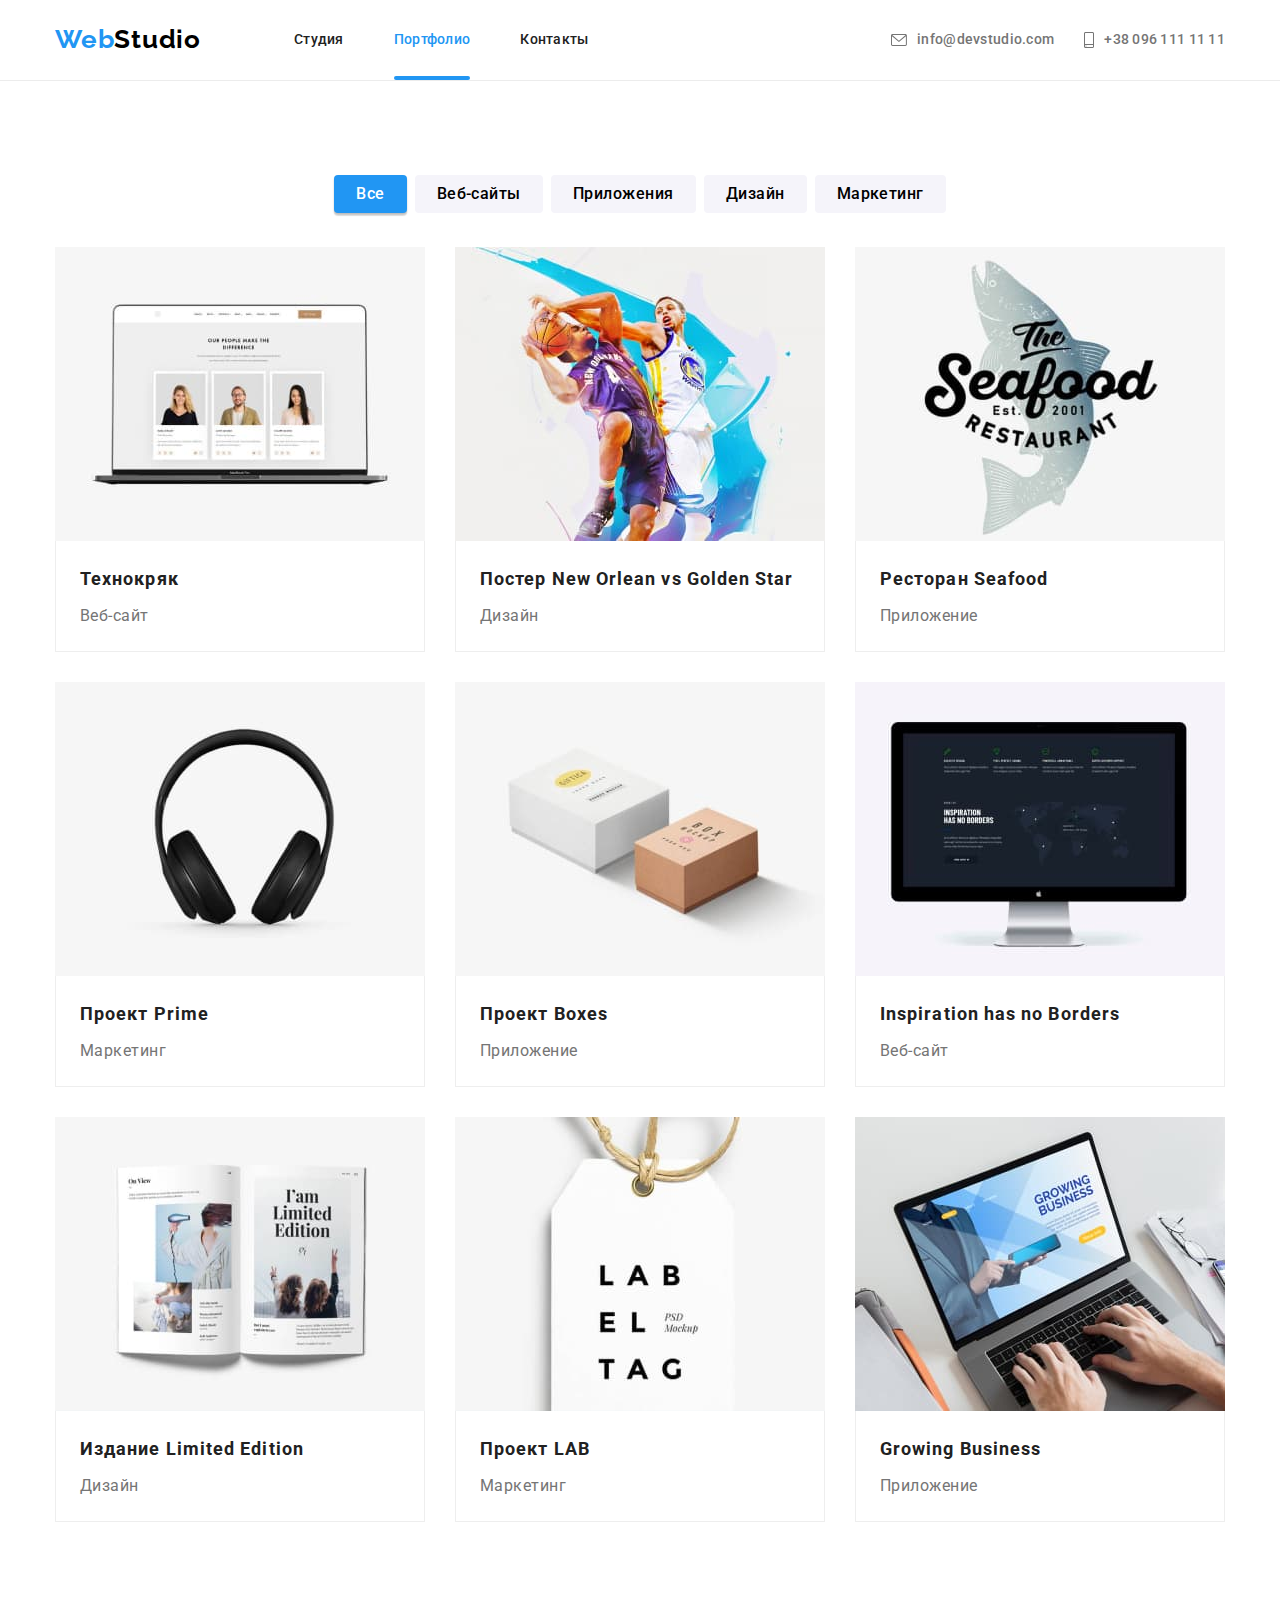
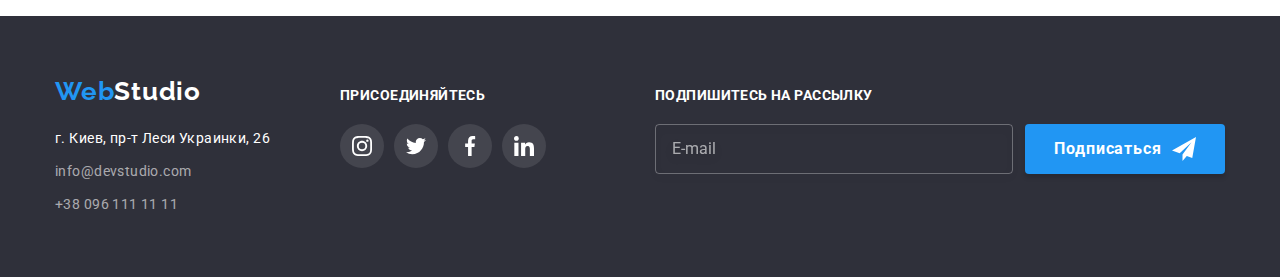
==== portfolio.html @ f97692f3 "Initial commit" ====
<!DOCTYPE html>
<html lang="ru">
	<head>
		<meta charset="UTF-8" />
		<meta http-equiv="X-UA-Compatible" content="IE=edge" />
		<meta name="viewport" content="width=device-width, initial-scale=1.0" />
		<title lang="en">Web Studio</title>
		<!-- Fonts -->
		<link rel="preconnect" href="https://fonts.googleapis.com" />
		<link rel="preconnect" href="https://fonts.gstatic.com" crossorigin />
		<link
			href="https://fonts.googleapis.com/css2?family=Raleway:wght@700&family=Roboto:wght@400;500;700;900&display=swap"
			rel="stylesheet"
		/>
		<!-- Modern-normalize-->
		<link
			rel="stylesheet"
			href="https://cdnjs.cloudflare.com/ajax/libs/modern-normalize/1.1.0/modern-normalize.min.css"
		/>
		<!-- Styles -->
		<link rel="stylesheet" href="./css/styles.css" />
		<link rel="stylesheet" href="./css/main.min.css" />
	</head>

	<body>
		<!--Cекція хедер-->
		<header class="header">
			<div class="header__container container">
				<nav class="nav">
					<a class="header__logo logo link" lang="en" href="./index.html"
						>Web<span class="logo__logo-part">Studio</span></a
					>

					<ul class="nav__list list">
						<li class="nav__item"><a class="nav__link link" href="./index.html">Студия</a></li>
						<li class="nav__item"
							><a class="nav__link link nav__link--current" href="./portfolio.html">Портфолио</a></li
						>
						<li class="nav__item"><a class="nav__link link" href="#">Контакты</a></li>
					</ul>
				</nav>

				<ul class="header__contact contact list">
					<li class="contact__item">
						<a class="contact__link link" href="mailto:info@devstudio.com">
							<svg class="contact__icon" width="16px" height="12px">
								<use href="./images/icons.svg#envelope"></use>
							</svg>
							info@devstudio.com</a
						>
					</li>
					<li class="contact__item"
						><a class="contact__link link" href="tel:+380961111111">
							<svg class="contact__icon" width="10px" height="16px">
								<use href="./images/icons.svg#smartphone"></use>
							</svg>
							+38 096 111 11 11</a
						></li
					>
				</ul>
			</div>
		</header>

		<!--Cекція унікального контенту на сторінці-->
		<main>
			<!--Cекція Портфоліо-->
			<section class="portfolio">
				<div class="container">
					<h1 class="visually-hidden">Портфолио</h1>
					<ul class="portfolio__btn-list btn-list list">
						<li class="btn-list__item">
							<button class="secondary-btn secondary-btn--current" type="button">Все</button>
						</li>
						<li class="btn-list__item">
							<button class="secondary-btn" type="button">Веб-сайты</button>
						</li>
						<li class="btn-list__item">
							<button class="secondary-btn" type="button">Приложения</button>
						</li>
						<li class="btn-list__item"><button class="secondary-btn" type="button">Дизайн</button></li>
						<li class="btn-list__item">
							<button class="secondary-btn" type="button">Маркетинг</button>
						</li>
					</ul>
					<ul class="card-set list">
						<li class="card-set__item">
							<a class="portfolio__link link" href="">
								<div class="portfolio__thumb">
									<img src="./images/project-1.jpg" alt="Веб-сайт на экране ноутбука" width="370" height="294" />
									<div class="overlay">
										<p class="overlay__text"
											>Ресурс предлагает комплексные предложения с разным уровнем функционала и сервисов. Все это
											позволит посетителю получить исчерпывающие сведения о компании или частном лице.</p
										></div
									>
								</div>
								<div class="portfolio__box">
									<h2 class="portfolio__subtitle">Технокряк</h2>
									<p class="portfolio__desc">Веб-сайт</p>
								</div>
							</a>
						</li>
						<li class="card-set__item">
							<a class="portfolio__link link" href="">
								<div class="portfolio__thumb">
									<img src="./images/project-2.jpg" alt="Два баскетболиста" width="370" height="294" />
									<div class="overlay">
										<p class="overlay__text"
											>Ресурс предлагает комплексные предложения с разным уровнем функционала и сервисов. Все это
											позволит посетителю получить исчерпывающие сведения о компании или частном лице.</p
										></div
									>
								</div>
								<div class="portfolio__box">
									<h2 class="portfolio__subtitle">Постер New Orlean vs Golden Star</h2>
									<p class="portfolio__desc">Дизайн</p>
								</div>
							</a>
						</li>
						<li class="card-set__item">
							<a class="portfolio__link link" href="">
								<div class="portfolio__thumb">
									<img src="./images/project-3.jpg" alt="Лого ресторана Seafood" width="370" height="294" />
									<div class="overlay">
										<p class="overlay__text"
											>Ресурс предлагает комплексные предложения с разным уровнем функционала и сервисов. Все это
											позволит посетителю получить исчерпывающие сведения о компании или частном лице.</p
										></div
									>
								</div>
								<div class="portfolio__box">
									<h2 class="portfolio__subtitle">Ресторан Seafood</h2>
									<p class="portfolio__desc">Приложение</p>
								</div>
							</a>
						</li>
						<li class="card-set__item">
							<a class="portfolio__link link" href="">
								<div class="portfolio__thumb">
									<img src="./images/project-4.jpg" alt="Черные наушники" width="370" height="294" />
									<div class="overlay">
										<p class="overlay__text"
											>Ресурс предлагает комплексные предложения с разным уровнем функционала и сервисов. Все это
											позволит посетителю получить исчерпывающие сведения о компании или частном лице.</p
										></div
									>
								</div>

								<div class="portfolio__box">
									<h2 class="portfolio__subtitle">Проект Prime</h2>
									<p class="portfolio__desc">Маркетинг</p>
								</div>
							</a>
						</li>
						<li class="card-set__item">
							<a class="portfolio__link link" href="">
								<div class="portfolio__thumb">
									<img src="./images/project-5.jpg" alt="Белая и коричневая коробки" width="370" height="294" />
									<div class="overlay">
										<p class="overlay__text"
											>Ресурс предлагает комплексные предложения с разным уровнем функционала и сервисов. Все это
											позволит посетителю получить исчерпывающие сведения о компании или частном лице.</p
										></div
									>
								</div>
								<div class="portfolio__box">
									<h2 class="portfolio__subtitle">Проект Boxes</h2>
									<p class="portfolio__desc">Приложение</p>
								</div>
							</a>
						</li>
						<li class="card-set__item">
							<a class="portfolio__link link" href="">
								<div class="portfolio__thumb">
									<img src="./images/project-6.jpg" alt="Веб-сайт на экране монитора" width="370" height="294" />
									<div class="overlay">
										<p class="overlay__text"
											>Ресурс предлагает комплексные предложения с разным уровнем функционала и сервисов. Все это
											позволит посетителю получить исчерпывающие сведения о компании или частном лице.</p
										></div
									>
								</div>

								<div class="portfolio__box">
									<h2 class="portfolio__subtitle">Inspiration has no Borders</h2>
									<p class="portfolio__desc">Веб-сайт</p>
								</div>
							</a>
						</li>
						<li class="card-set__item">
							<a class="portfolio__link link" href="">
								<div class="portfolio__thumb">
									<img src="./images/project-7.jpg" alt="Открытый журнал" width="370" height="294" />
									<div class="overlay">
										<p class="overlay__text"
											>Ресурс предлагает комплексные предложения с разным уровнем функционала и сервисов. Все это
											позволит посетителю получить исчерпывающие сведения о компании или частном лице.</p
										></div
									>
								</div>
								<div class="portfolio__box">
									<h2 class="portfolio__subtitle">Издание Limited Edition</h2>
									<p class="portfolio__desc">Дизайн</p>
								</div>
							</a>
						</li>
						<li class="card-set__item">
							<a class="portfolio__link link" href="">
								<div class="portfolio__thumb">
									<img src="./images/project-8.jpg" alt="Лейбл" width="370" height="294" />
									<div class="overlay">
										<p class="overlay__text"
											>Ресурс предлагает комплексные предложения с разным уровнем функционала и сервисов. Все это
											позволит посетителю получить исчерпывающие сведения о компании или частном лице.</p
										></div
									>
								</div>
								<div class="portfolio__box">
									<h2 class="portfolio__subtitle">Проект LAB</h2>
									<p class="portfolio__desc">Маркетинг</p>
								</div>
							</a>
						</li>
						<li class="card-set__item">
							<a class="portfolio__link link" href="">
								<div class="portfolio__thumb">
									<img src="./images/project-9.jpg" alt="Работа за ноутбуком" width="370" height="294" />
									<div class="overlay">
										<p class="overlay__text"
											>Ресурс предлагает комплексные предложения с разным уровнем функционала и сервисов. Все это
											позволит посетителю получить исчерпывающие сведения о компании или частном лице.</p
										></div
									>
								</div>
								<div class="portfolio__box">
									<h2 class="portfolio__subtitle">Growing Business</h2>
									<p class="portfolio__desc">Приложение</p>
								</div>
							</a>
						</li>
					</ul>
				</div>
			</section>
		</main>

		<!--Cекція футер-->
		<footer class="footer">
			<div class="footer__container container">
				<div class="fotter__adress-block">
					<a class="footer__logo logo link" lang="en" href="./index.html"
						>Web<span class="logo__logo-part logo__logo-part--inverse">Studio</span></a
					>
					<address class="address">
						<ul class="address__list list">
							<li class="address__item">
								<a
									class="address__link address__link--lighter-color link"
									href="https://goo.gl/maps/EDcTi23JJFDcdNwB6"
									target="_blank"
									rel="noopener norefferer "
								>
									г. Киев, пр-т Леси Украинки, 26
								</a>
							</li>
							<li class="address__item">
								<a class="address__link link" href="mailto:info@devstudio.com">info@devstudio.com</a>
							</li>
							<li class="address__item">
								<a class="address__link link" href="tel:+380961111111">+38 096 111 11 11</a>
							</li>
						</ul>
					</address>
				</div>
				<div class="footer__socials-block">
					<strong class="footer__subtitle subtitle subtitle--inverse">Присоединяйтесь</strong>
					<ul class="socials list">
						<li class="socials__item">
							<a class="socials__link socials__link--dark-theme" href="#" aria-label="instagram-link">
								<svg class="socials__icon" width="20px" height="20px">
									<use href="./images/icons.svg#instagram"></use>
								</svg>
							</a>
						</li>
						<li class="socials__item">
							<a class="socials__link socials__link--dark-theme" href="#" aria-label="twitter-link">
								<svg class="socials__icon" width="20px" height="20px">
									<use href="./images/icons.svg#twitter"></use></svg
							></a>
						</li>
						<li class="socials__item">
							<a class="socials__link socials__link--dark-theme" href="#" aria-label="facebook-link"
								><svg class="socials__icon" width="20px" height="20px">
									<use href="./images/icons.svg#facebook"></use></svg
							></a>
						</li>
						<li class="socials__item">
							<a class="socials__link socials__link--dark-theme" href="#" aria-label="linkedin-link"
								><svg class="socials__icon" width="20px" height="20px">
									<use href="./images/icons.svg#linkedin"></use></svg
							></a>
						</li>
					</ul>
				</div>
				<div class="footer-form-feild">
					<strong class="footer__subtitle subtitle subtitle--inverse">Подпишитесь на рассылку</strong>

					<form class="footer-form" autocomplete="off">
						<input
							class="footer-form-input"
							type="email"
							name="mailing-email"
							id="mailing-email"
							placeholder="E-mail"
						/>
						<button class="button footer-btn" type="submit">
							Подписаться
							<svg class="footer-form-icon" width="24px" height="24px">
								<use href="./images/icons.svg#icon-send"></use>
							</svg>
						</button>
					</form>
				</div>
			</div>
		</footer>
	</body>
</html>
---- css/styles.css ----

---- css/main.min.css ----
:root{--primary-text-color: #212121;--desc-text-color: #757575;--accent-color: #2196f3;--light-text-color: #ffffff;--address-text-color: rgba(255, 255, 255, 0.6);--logo-dark-color: #000000;--hover-btn-color: #188ce8;--main-background-color: #ffffff;--primary-background-color: #2f303a;--secondary-background-color: #f5f4fa;--primary-icon-color: #afb1b8;--primary-font-family: "Roboto", sans-serif;--secondary-font-family: "Raleway", sans-serif;--primary-font-size: 14px;--primary-letter-spacing: 0.03em;--items: 3;--indent: 30px;--transition-color: color 250ms cubic-bezier(0.4, 0, 0.2, 1);--transition-background-color: background-color 250ms cubic-bezier(0.4, 0, 0.2, 1);--anim-fast: 250ms cubic-bezier(0.4, 0, 0.2, 1)}.visually-hidden{position:absolute;width:1px;height:1px;margin:-1px;border:0;padding:0;white-space:nowrap;-webkit-clip-path:inset(100%);clip-path:inset(100%);clip:rect(0 0 0 0);overflow:hidden}.clients,.team,.work,.benefits{padding-top:94px;padding-bottom:94px}body{background-color:var(--main-background-color);color:var(--primary-text-color);font-family:var(--primary-font-family);font-size:var(--primary-font-size);letter-spacing:var(--primary-letter-spacing)}h1,h2,h3,h4,p{margin:0}img{display:block;max-width:100%;height:auto}.list{padding:0;margin:0;list-style:none}.link{text-decoration:none}.card-set{display:-webkit-box;display:-ms-flexbox;display:flex;-ms-flex-wrap:wrap;flex-wrap:wrap;margin:calc(-1*var(--indent)/2)}.card-set__item{-ms-flex-preferred-size:calc((100% - (var(--indent))*var(--items))/var(--items));flex-basis:calc((100% - (var(--indent))*var(--items))/var(--items));margin:calc(var(--indent)/2)}.container{width:1200px;margin-left:auto;margin-right:auto;padding-left:15px;padding-right:15px}.button{display:-webkit-box;display:-ms-flexbox;display:flex;min-width:200px;min-height:50px;margin-left:auto;margin-right:auto;padding:0;-webkit-box-pack:center;-ms-flex-pack:center;justify-content:center;-webkit-box-align:center;-ms-flex-align:center;align-items:center;color:var(--light-text-color);background-color:var(--accent-color);font-family:inherit;font-weight:700;font-size:16px;line-height:1.88;text-align:center;letter-spacing:.06em;border:none;-webkit-box-shadow:0px 4px 4px rgba(0,0,0,.15);box-shadow:0px 4px 4px rgba(0,0,0,.15);border-radius:4px;cursor:pointer}.button--interactive{-webkit-transition:var(--transition-background-color);transition:var(--transition-background-color)}.button--interactive:hover,.button--interactive:focus{background-color:var(--hover-btn-color)}.subtitle{font-size:var(---primary-font-size);font-weight:700;line-height:1.14;letter-spacing:var(--primary-letter-spacing);text-transform:uppercase}.subtitle--inverse{color:var(--light-text-color)}.subtitle--centered{text-align:center}.logo{color:var(--accent-color);font-family:var(--secondary-font-family);font-weight:700;font-size:26px;line-height:1.19;letter-spacing:var(--primary-letter-spacing)}.logo__logo-part{color:var(--logo-dark-color)}.logo__logo-part--inverse{color:var(--light-text-color)}.socials{display:-webkit-box;display:-ms-flexbox;display:flex;-webkit-box-pack:center;-ms-flex-pack:center;justify-content:center}.socials__item:not(:last-child){margin-right:10px}.socials__item{width:44px;height:44px}.socials__link{display:-webkit-box;display:-ms-flexbox;display:flex;width:100%;height:100%;-webkit-box-align:center;-ms-flex-align:center;align-items:center;-webkit-box-pack:center;-ms-flex-pack:center;justify-content:center;color:var(--primary-icon-color);border-radius:50%;-webkit-transition:var(--transition-color),var(--transition-background-color);transition:var(--transition-color),var(--transition-background-color)}.socials__icon{fill:currentColor}.socials__link:hover,.socials__link:focus{background-color:var(--accent-color);color:var(--light-text-color)}.socials__link--dark-theme{color:var(--light-text-color);background:rgba(255,255,255,.1);-webkit-transition:var(--transition-background-color);transition:var(--transition-background-color)}.contact__item:not(:last-child){margin-right:30px}.contact__link{display:-webkit-box;display:-ms-flexbox;display:flex;padding-top:32px;padding-bottom:32px;-webkit-box-align:center;-ms-flex-align:center;align-items:center;color:var(--desc-text-color);font-weight:500;line-height:1.14;letter-spacing:.02em;-webkit-transition:var(--transition-color);transition:var(--transition-color)}.contact__link:hover,.contact__link :focus{color:var(--accent-color)}.contact__icon{margin-right:10px;fill:currentColor}.contact__item:not(:last-child){margin-right:30px}.contact__link{display:-webkit-box;display:-ms-flexbox;display:flex;padding-top:32px;padding-bottom:32px;-webkit-box-align:center;-ms-flex-align:center;align-items:center;color:var(--desc-text-color);font-weight:500;line-height:1.14;letter-spacing:.02em;-webkit-transition:var(--transition-color);transition:var(--transition-color)}.contact__link:hover,.contact__link :focus{color:var(--accent-color)}.contact__icon{margin-right:10px;fill:currentColor}.address__link{color:var(--address-text-color)}.address__link--lighter-color{color:var(--light-text-color)}.address__item:not(:last-child){margin-bottom:9px}.address__link{font-style:normal;line-height:1.71;letter-spacing:var(--primary-letter-spacing);-webkit-transition:var(--transition-color);transition:var(--transition-color)}.address__link:hover,.address__link:focus{color:var(--accent-color)}.close-btn{display:-webkit-box;display:-ms-flexbox;display:flex;-webkit-box-align:center;-ms-flex-align:center;align-items:center;-webkit-box-pack:center;-ms-flex-pack:center;justify-content:center;width:30px;height:30px;padding:0;fill:currentColor;background:#fff;border:1px solid rgba(0,0,0,.1);border-radius:50%;cursor:pointer;-webkit-transition:var(--transition-color);transition:var(--transition-color)}.btn-list__item:not(:last-child){margin-right:8px}.secondary-btn{padding:6px 22px;font-family:inherit;font-weight:500;font-size:16px;line-height:1.62;text-align:center;letter-spacing:var(--primary-letter-spacing);border:none;background-color:var(--secondary-background-color);border-radius:4px;-webkit-transition:var(--transition-color),var(--transition-background-color),-webkit-box-shadow var(--anim-fast);transition:var(--transition-color),var(--transition-background-color),-webkit-box-shadow var(--anim-fast);transition:var(--transition-color),var(--transition-background-color),box-shadow var(--anim-fast);transition:var(--transition-color),var(--transition-background-color),box-shadow var(--anim-fast),-webkit-box-shadow var(--anim-fast)}.secondary-btn--current,.secondary-btn:hover,.secondary-btn:focus{color:var(--light-text-color);background-color:var(--accent-color);-webkit-box-shadow:0px 3px 1px rgba(0,0,0,.1),0px 1px 2px rgba(0,0,0,.08),0px 2px 2px rgba(0,0,0,.12);box-shadow:0px 3px 1px rgba(0,0,0,.1),0px 1px 2px rgba(0,0,0,.08),0px 2px 2px rgba(0,0,0,.12)}.secondary-btn:hover,.secondary-btn:focus{cursor:pointer}.overlay{position:absolute;display:-webkit-box;display:-ms-flexbox;display:flex;-webkit-box-pack:center;-ms-flex-pack:center;justify-content:center;-webkit-box-align:center;-ms-flex-align:center;align-items:center;top:0;left:0;width:100%;height:100%;font-size:18px;line-height:1.56;color:var(--light-text-color);background:rgba(33,150,243,.9);-webkit-transition:-webkit-transform var(--anim-fast);transition:-webkit-transform var(--anim-fast);transition:transform var(--anim-fast);transition:transform var(--anim-fast), -webkit-transform var(--anim-fast);-webkit-transform:translateY(100%);transform:translateY(100%);overflow:hidden}.overlay__text{width:322px}.portfolio__link:hover .overlay,.portfolio__link:focus .overlay{-webkit-transform:none;transform:none}.header__container{display:-webkit-box;display:-ms-flexbox;display:flex}.header__logo{margin-right:93px;padding-top:24px;padding-bottom:25px}.header__contact{display:-webkit-box;display:-ms-flexbox;display:flex;margin-left:auto;-webkit-box-align:center;-ms-flex-align:center;align-items:center}.nav{display:-webkit-box;display:-ms-flexbox;display:flex;-webkit-box-align:center;-ms-flex-align:center;align-items:center}.nav__list{display:-webkit-box;display:-ms-flexbox;display:flex}.nav__item:not(:last-child){margin-right:50px}.nav__link{display:block;padding-top:32px;padding-bottom:0px;color:inherit;font-weight:500;line-height:1.14;letter-spacing:.02em;-webkit-transition:var(--transition-color);transition:var(--transition-color)}.nav__link--current,.nav__link:hover,.nav__link:focus{color:var(--accent-color)}.nav__link--current::after{content:"";display:block;width:100%;height:4px;margin-top:28px;background-color:var(--accent-color);border-radius:2px}.hero{padding-top:200px;padding-bottom:200px;margin-left:auto;margin-right:auto;max-width:1600px;height:600px;background-color:var(--primary-background-color);background-image:-webkit-gradient(linear, left top, left bottom, from(rgba(47, 48, 58, 0.4)), to(rgba(47, 48, 58, 0.4))),url(../images/hero-img.jpg);background-image:linear-gradient(rgba(47, 48, 58, 0.4), rgba(47, 48, 58, 0.4)),url(../images/hero-img.jpg);background-repeat:no-repeat;background-position:center;background-size:cover}.hero__title{margin-bottom:30px;color:var(--light-text-color);font-weight:900;font-size:44px;line-height:1.36;text-align:center;letter-spacing:.06em;text-transform:uppercase}.benefits__list{display:-webkit-box;display:-ms-flexbox;display:flex}.benefits__items{width:270px}.benefits__items:not(:last-child){margin-right:30px}.benefits__pic{display:-webkit-box;display:-ms-flexbox;display:flex;margin-bottom:30px;-webkit-box-pack:center;-ms-flex-pack:center;justify-content:center;-webkit-box-align:center;-ms-flex-align:center;align-items:center;height:120px;background-color:var(--secondary-background-color)}.benefits__subtitle{margin-bottom:10px}.benefits__desc{color:var(--desc-text-color);line-height:1.71;letter-spacing:var(--primary-letter-spacing);text-align:left}.work{padding-top:0}.work__title{font-size:36px;line-height:1.17;text-align:center;letter-spacing:var(--primary-letter-spacing);margin-bottom:50px}.work__list{display:-webkit-box;display:-ms-flexbox;display:flex}.work__item:not(:last-child){margin-right:30px}.work__item{position:relative}.work__subtitle{position:absolute;display:-webkit-box;display:-ms-flexbox;display:flex;-webkit-box-pack:center;-ms-flex-pack:center;justify-content:center;bottom:0;-webkit-box-align:center;-ms-flex-align:center;align-items:center;width:100%;height:70px;background:rgba(47,48,58,.8)}.team{background-color:var(--secondary-background-color)}.team__title{font-size:36px;line-height:1.17;text-align:center;letter-spacing:var(--primary-letter-spacing);margin-bottom:50px}.team__list{display:-webkit-box;display:-ms-flexbox;display:flex}.team__item{margin-right:30px;background-color:var(--main-background-color);-webkit-box-shadow:0px 1px 3px rgba(0,0,0,.12),0px 1px 1px rgba(0,0,0,.14),0px 2px 1px rgba(0,0,0,.2);box-shadow:0px 1px 3px rgba(0,0,0,.12),0px 1px 1px rgba(0,0,0,.14),0px 2px 1px rgba(0,0,0,.2);border-radius:0px 0px 4px 4px}.team__item:last-child{margin:0}.team__box{padding-top:30px;padding-bottom:30px}.team__subtitle,.team__position{font-size:16px;line-height:1.19;text-align:center;letter-spacing:.03em}.team__subtitle{margin-bottom:10px;font-weight:500}.team__position{margin-bottom:16px;color:var(--desc-text-color)}.clients__title{font-size:36px;line-height:1.17;text-align:center;letter-spacing:var(--primary-letter-spacing);margin-bottom:50px}.clients__list{display:-webkit-box;display:-ms-flexbox;display:flex}.clients__link{display:-webkit-box;display:-ms-flexbox;display:flex;-webkit-box-pack:center;-ms-flex-pack:center;justify-content:center;-webkit-box-align:center;-ms-flex-align:center;align-items:center;width:170px;height:92px;color:var(--primary-icon-color);border:1px solid var(--primary-icon-color);border-radius:4px;-webkit-transition:var(--transition-color),border-color var(--anim-fast);transition:var(--transition-color),border-color var(--anim-fast)}.clients__item:not(:last-child){margin-right:30px}.clients__link:hover,.clients__link:focus{color:var(--accent-color);border-color:var(--accent-color)}.clients__icon{fill:currentColor}.footer{padding-top:60px;padding-bottom:60px;background-color:var(--primary-background-color)}.footer__logo{display:inline-block;margin-bottom:20px}.footer__container{display:-webkit-box;display:-ms-flexbox;display:flex;-webkit-box-align:baseline;-ms-flex-align:baseline;align-items:baseline}.footer__socials-block{margin-left:70px}.footer__subtitle{display:block;margin-bottom:20px}.footer-form{position:relative;display:-webkit-box;display:-ms-flexbox;display:flex}.footer-form-feild{margin-left:auto}.footer-form-input{margin-right:12px;padding:15px 16px;width:358px;height:50px;background-color:rgba(0,0,0,0);border:1px solid rgba(255,255,255,.3);-webkit-filter:drop-shadow(0px 4px 4px rgba(0, 0, 0, 0.15));filter:drop-shadow(0px 4px 4px rgba(0, 0, 0, 0.15));border-radius:4px;color:var(--light-text-color)}.footer-form-input::-webkit-input-placeholder{font-size:16px;line-height:1.25;color:var(--address-text-color)}.footer-form-input::-moz-placeholder{font-size:16px;line-height:1.25;color:var(--address-text-color)}.footer-form-input:-ms-input-placeholder{font-size:16px;line-height:1.25;color:var(--address-text-color)}.footer-form-input::-ms-input-placeholder{font-size:16px;line-height:1.25;color:var(--address-text-color)}.footer-form-input::placeholder{font-size:16px;line-height:1.25;color:var(--address-text-color)}.footer-form-icon{margin-left:10px;fill:currentColor}.backdrop{position:fixed;top:0;left:0;width:100%;height:100%;background:rgba(0,0,0,.2);opacity:1;visibility:visible;pointer-events:initial;-webkit-transition:opacity 500ms cubic-bezier(0.4, 0, 0.2, 1),visibility 500ms cubic-bezier(0.4, 0, 0.2, 1);transition:opacity 500ms cubic-bezier(0.4, 0, 0.2, 1),visibility 500ms cubic-bezier(0.4, 0, 0.2, 1)}.backdrop.is-hidden{opacity:0;visibility:hidden;pointer-events:none;-webkit-transform:scale(4) rotateZ(90deg);transform:scale(4) rotateZ(90deg);-webkit-transition:opacity 800ms cubic-bezier(0.4, 0, 0.2, 1),visibility 800ms cubic-bezier(0.4, 0, 0.2, 1),-webkit-transform 1600ms cubic-bezier(0.4, 0, 0.2, 1);transition:opacity 800ms cubic-bezier(0.4, 0, 0.2, 1),visibility 800ms cubic-bezier(0.4, 0, 0.2, 1),-webkit-transform 1600ms cubic-bezier(0.4, 0, 0.2, 1);transition:opacity 800ms cubic-bezier(0.4, 0, 0.2, 1),visibility 800ms cubic-bezier(0.4, 0, 0.2, 1),transform 1600ms cubic-bezier(0.4, 0, 0.2, 1);transition:opacity 800ms cubic-bezier(0.4, 0, 0.2, 1),visibility 800ms cubic-bezier(0.4, 0, 0.2, 1),transform 1600ms cubic-bezier(0.4, 0, 0.2, 1),-webkit-transform 1600ms cubic-bezier(0.4, 0, 0.2, 1)}.modal{position:absolute;top:50%;left:50%;-webkit-transform:translateX(-50%) translateY(-50%);transform:translateX(-50%) translateY(-50%);padding:40px;width:528px;height:581px;background:#fff;-webkit-box-shadow:0px 1px 3px rgba(0,0,0,.12),0px 1px 1px rgba(0,0,0,.14),0px 2px 1px rgba(0,0,0,.2);box-shadow:0px 1px 3px rgba(0,0,0,.12),0px 1px 1px rgba(0,0,0,.14),0px 2px 1px rgba(0,0,0,.2);border-radius:4px}.modal__close-btn{position:absolute;top:8px;right:8px}.modal-form-subtitle{display:block;margin-bottom:12px;font-weight:700;font-size:20px;line-height:23px;text-align:center}.modal-form-label{display:block;margin-bottom:4px;font-weight:400;font-size:12px;line-height:1,17;letter-spacing:.01em;color:var(--desc-text-color)}.modal-form-input,.modal-form-textarea{display:block;width:100%;border:1px solid rgba(33,33,33,.2);border-radius:4px}.modal-form-input{height:40px;padding:11px 12px 11px 42px;-webkit-transition:var(--transition-color),border-color var(--anim-fast);transition:var(--transition-color),border-color var(--anim-fast)}.modal-form-field{position:relative;margin-bottom:10px}.modal-form-icon{position:absolute;top:50%;left:12px;-webkit-transform:translateY(-50%);transform:translateY(-50%);fill:currentColor;-webkit-transition:var(--transition-color);transition:var(--transition-color)}.modal-form-textarea{margin-bottom:20px;padding:12px;height:120px;resize:none;-webkit-transition:var(--transition-color),border-color var(--anim-fast);transition:var(--transition-color),border-color var(--anim-fast)}.modal-close-btn:hover,.modal-close-btn:focus,.modal-form-field:focus-within{color:var(--accent-color)}.modal-form-input:focus,.modal-form-textarea:focus{color:#000;outline:rgba(0,0,0,0)}.modal-form-input:hover,.modal-form-textarea:hover,.modal-form-input:focus,.modal-form-textarea:focus{border-color:var(--accent-color)}.modal-form-textarea::-webkit-input-placeholder{font-size:12px;line-height:14px;letter-spacing:.01em;color:rgba(117,117,117,.5)}.modal-form-textarea::-moz-placeholder{font-size:12px;line-height:14px;letter-spacing:.01em;color:rgba(117,117,117,.5)}.modal-form-textarea:-ms-input-placeholder{font-size:12px;line-height:14px;letter-spacing:.01em;color:rgba(117,117,117,.5)}.modal-form-textarea::-ms-input-placeholder{font-size:12px;line-height:14px;letter-spacing:.01em;color:rgba(117,117,117,.5)}.modal-form-textarea::placeholder{font-size:12px;line-height:14px;letter-spacing:.01em;color:rgba(117,117,117,.5)}.modal-form-checkbox{display:-webkit-box;display:-ms-flexbox;display:flex;-webkit-box-align:center;-ms-flex-align:center;align-items:center;-webkit-box-pack:center;-ms-flex-pack:center;justify-content:center;margin-bottom:30px}.modal-agreement-wrapper{margin-right:9px}.modal-agreement-icon{fill:var(--light-text-color);border:2px solid var(--primary-text-color);border-radius:2px;-webkit-transition:var(--transition-background-color),border-color var(--anim-fast);transition:var(--transition-background-color),border-color var(--anim-fast)}.modal-agreement-input:checked+.modal-agreement-wrapper .modal-agreement-icon{background-color:var(--accent-color);border-color:var(--accent-color)}.modal-agreement-text{line-height:1.71;color:#757575;-webkit-user-select:none;-moz-user-select:none;-ms-user-select:none;user-select:none}.modal-agreement-contract{-webkit-text-decoration-line:underline;text-decoration-line:underline;color:#2196f3}.modal-submit-btn{-webkit-transition:var(--transition-background-color);transition:var(--transition-background-color)}.modal-submit-btn:hover,.modal-submit-btn:focus{background-color:var(--hover-btn-color)}.portfolio{padding-top:94px;padding-bottom:94px;border-top:1px solid #ececec}.portfolio__btn-list{display:-webkit-box;display:-ms-flexbox;display:flex;margin-bottom:34px;-webkit-box-pack:center;-ms-flex-pack:center;justify-content:center}.portfolio__link{display:block;-webkit-transition:-webkit-box-shadow var(--anim-fast);transition:-webkit-box-shadow var(--anim-fast);transition:box-shadow var(--anim-fast);transition:box-shadow var(--anim-fast), -webkit-box-shadow var(--anim-fast)}.portfolio__link:hover,.portfolio__link:focus{-webkit-box-shadow:0px 1px 1px rgba(0,0,0,.12),0px 4px 4px rgba(0,0,0,.06),1px 4px 6px rgba(0,0,0,.16);box-shadow:0px 1px 1px rgba(0,0,0,.12),0px 4px 4px rgba(0,0,0,.06),1px 4px 6px rgba(0,0,0,.16)}.portfolio__thumb{position:relative;overflow:hidden}.portfolio__box{padding:20px 24px;border:1px solid #eee;border-top:none}.portfolio__subtitle{margin-bottom:4px;color:var(--primary-text-color);font-size:18px;line-height:2;letter-spacing:.06em}.portfolio__desc{color:var(--desc-text-color);font-size:16px;line-height:1.88;letter-spacing:var(--primary-letter-spacing)}/*# sourceMappingURL=main.min.css.map */
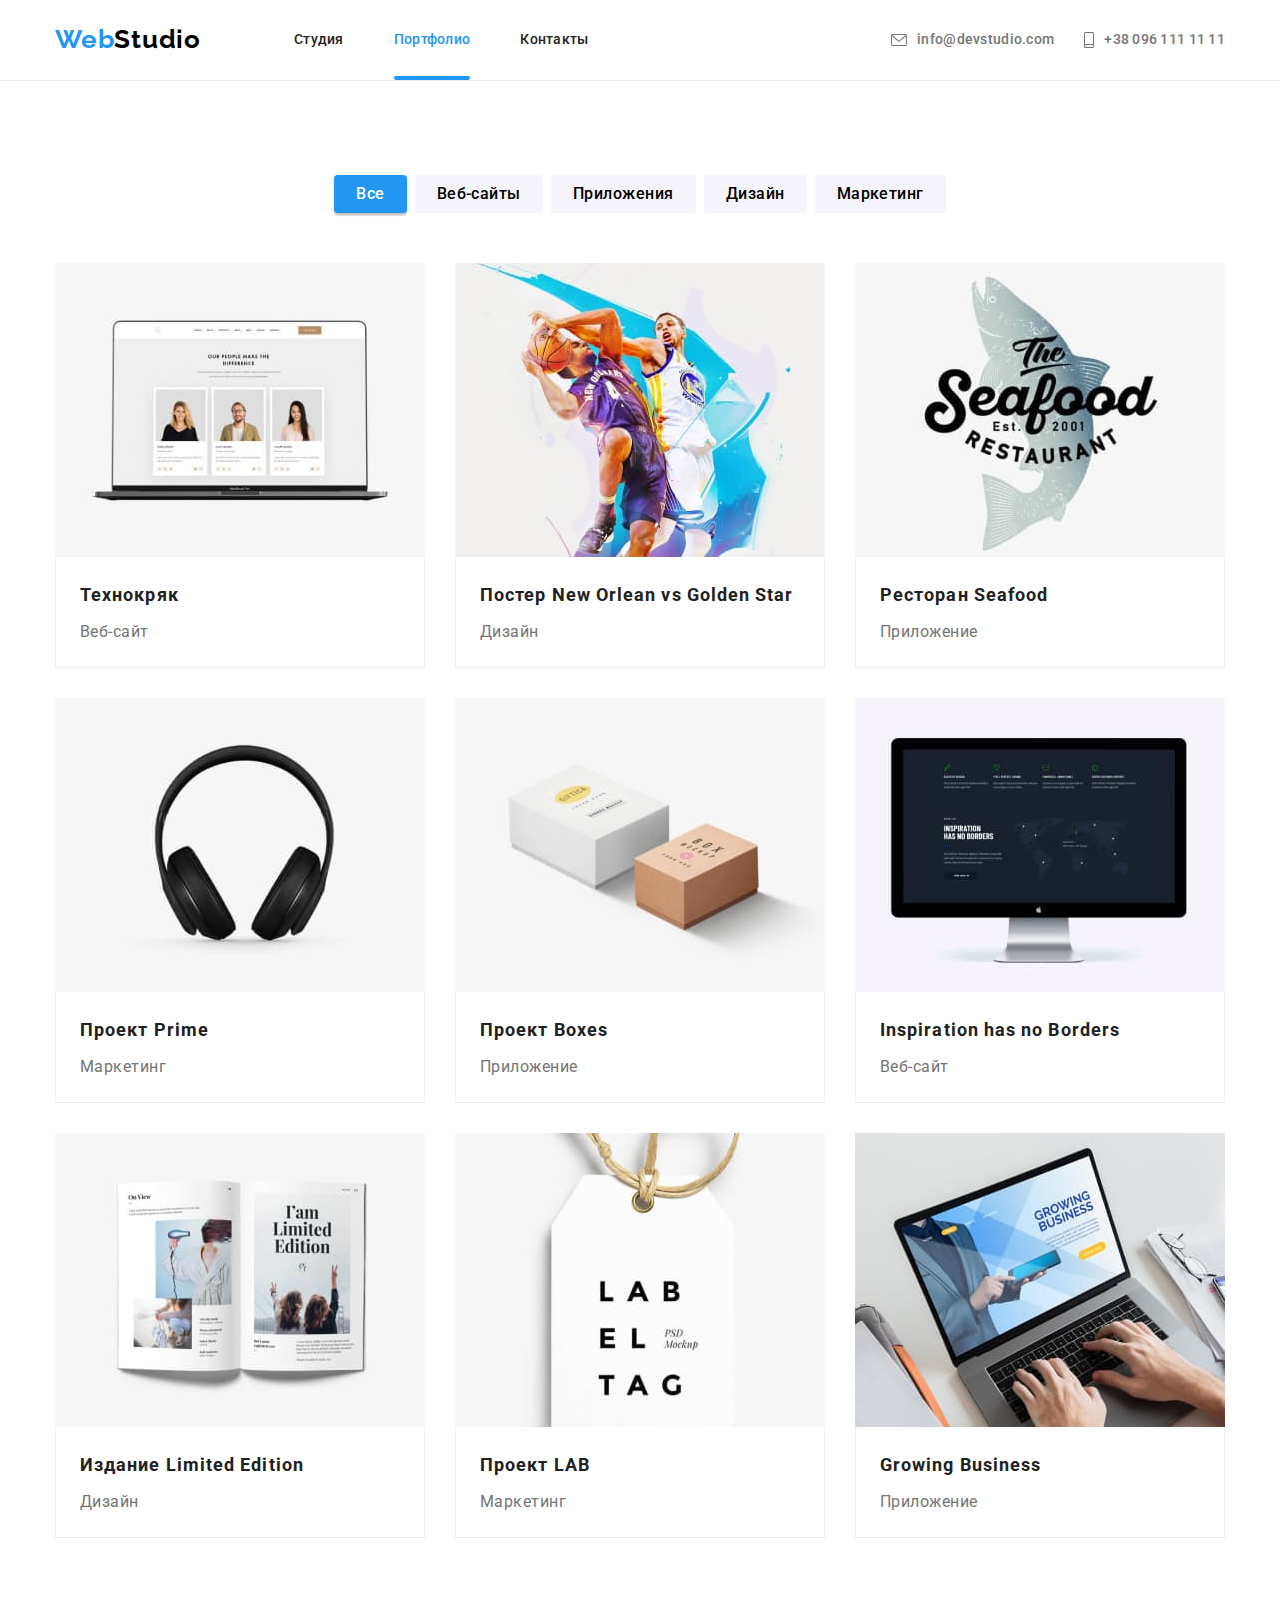
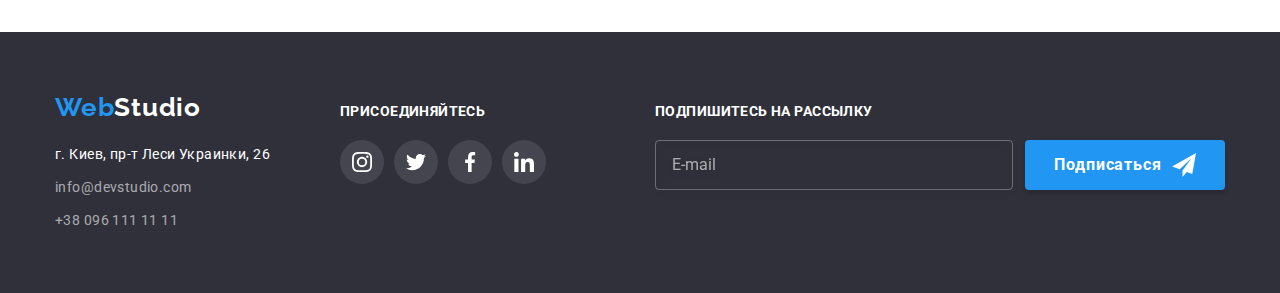
==== commit 06e46ac7: "Створює адаптивну версту для секції portfolio" ====
--- a/portfolio.html
+++ b/portfolio.html
@@ -82,7 +82,7 @@
 							<button class="secondary-btn" type="button">Маркетинг</button>
 						</li>
 					</ul>
-					<ul class="card-set list">
+					<ul class="portfolio__card-set card-set list">
 						<li class="card-set__item">
 							<a class="portfolio__link link" href="">
 								<div class="portfolio__thumb">
@@ -243,64 +243,65 @@
 			</section>
 		</main>
 
-		<!--Cекція футер-->
+		<!-- Cекція футер-->
 		<footer class="footer">
 			<div class="footer__container container">
-				<div class="fotter__adress-block">
-					<a class="footer__logo logo link" lang="en" href="./index.html"
-						>Web<span class="logo__logo-part logo__logo-part--inverse">Studio</span></a
-					>
-					<address class="address">
-						<ul class="address__list list">
-							<li class="address__item">
-								<a
-									class="address__link address__link--lighter-color link"
-									href="https://goo.gl/maps/EDcTi23JJFDcdNwB6"
-									target="_blank"
-									rel="noopener norefferer "
-								>
-									г. Киев, пр-т Леси Украинки, 26
+				<div class="footer__wrapper">
+					<div class="fotter__adress-block">
+						<a class="footer__logo logo link" lang="en" href="./index.html"
+							>Web<span class="logo__logo-part logo__logo-part--inverse">Studio</span></a
+						>
+						<address class="address">
+							<ul class="address__list list">
+								<li class="address__item">
+									<a
+										class="address__link address__link--lighter-color link"
+										href="https://goo.gl/maps/EDcTi23JJFDcdNwB6"
+										target="_blank"
+										rel="noopener norefferer "
+									>
+										г. Киев, пр-т Леси Украинки, 26
+									</a>
+								</li>
+								<li class="address__item">
+									<a class="address__link link" href="mailto:info@devstudio.com">info@devstudio.com</a>
+								</li>
+								<li class="address__item">
+									<a class="address__link link" href="tel:+380961111111">+38 096 111 11 11</a>
+								</li>
+							</ul>
+						</address>
+					</div>
+					<div class="footer__socials-block">
+						<strong class="footer__subtitle subtitle subtitle--inverse">Присоединяйтесь</strong>
+						<ul class="socials list">
+							<li class="socials__item">
+								<a class="socials__link socials__link--dark-theme" href="#" aria-label="instagram-link">
+									<svg class="socials__icon" width="20px" height="20px">
+										<use href="./images/icons.svg#instagram"></use>
+									</svg>
 								</a>
 							</li>
-							<li class="address__item">
-								<a class="address__link link" href="mailto:info@devstudio.com">info@devstudio.com</a>
+							<li class="socials__item">
+								<a class="socials__link socials__link--dark-theme" href="#" aria-label="twitter-link">
+									<svg class="socials__icon" width="20px" height="20px">
+										<use href="./images/icons.svg#twitter"></use></svg
+								></a>
 							</li>
-							<li class="address__item">
-								<a class="address__link link" href="tel:+380961111111">+38 096 111 11 11</a>
+							<li class="socials__item">
+								<a class="socials__link socials__link--dark-theme" href="#" aria-label="facebook-link"
+									><svg class="socials__icon" width="20px" height="20px">
+										<use href="./images/icons.svg#facebook"></use></svg
+								></a>
 							</li>
-						</ul>
-					</address>
-				</div>
-				<div class="footer__socials-block">
-					<strong class="footer__subtitle subtitle subtitle--inverse">Присоединяйтесь</strong>
-					<ul class="socials list">
-						<li class="socials__item">
-							<a class="socials__link socials__link--dark-theme" href="#" aria-label="instagram-link">
-								<svg class="socials__icon" width="20px" height="20px">
-									<use href="./images/icons.svg#instagram"></use>
-								</svg>
-							</a>
-						</li>
-						<li class="socials__item">
-							<a class="socials__link socials__link--dark-theme" href="#" aria-label="twitter-link">
-								<svg class="socials__icon" width="20px" height="20px">
-									<use href="./images/icons.svg#twitter"></use></svg
-							></a>
-						</li>
-						<li class="socials__item">
-							<a class="socials__link socials__link--dark-theme" href="#" aria-label="facebook-link"
-								><svg class="socials__icon" width="20px" height="20px">
-									<use href="./images/icons.svg#facebook"></use></svg
-							></a>
-						</li>
-						<li class="socials__item">
-							<a class="socials__link socials__link--dark-theme" href="#" aria-label="linkedin-link"
-								><svg class="socials__icon" width="20px" height="20px">
-									<use href="./images/icons.svg#linkedin"></use></svg
-							></a>
-						</li>
-					</ul>
-				</div>
+							<li class="socials__item">
+								<a class="socials__link socials__link--dark-theme" href="#" aria-label="linkedin-link"
+									><svg class="socials__icon" width="20px" height="20px">
+										<use href="./images/icons.svg#linkedin"></use></svg
+								></a>
+							</li>
+						</ul> </div
+				></div>
 				<div class="footer-form-feild">
 					<strong class="footer__subtitle subtitle subtitle--inverse">Подпишитесь на рассылку</strong>
 
--- a/css/main.min.css
+++ b/css/main.min.css
@@ -1 +1 @@
-:root{--primary-text-color: #212121;--desc-text-color: #757575;--accent-color: #2196f3;--light-text-color: #ffffff;--address-text-color: rgba(255, 255, 255, 0.6);--logo-dark-color: #000000;--hover-btn-color: #188ce8;--main-background-color: #ffffff;--primary-background-color: #2f303a;--secondary-background-color: #f5f4fa;--primary-icon-color: #afb1b8;--primary-font-family: "Roboto", sans-serif;--secondary-font-family: "Raleway", sans-serif;--primary-font-size: 14px;--primary-letter-spacing: 0.03em;--items: 3;--indent: 30px;--transition-color: color 250ms cubic-bezier(0.4, 0, 0.2, 1);--transition-background-color: background-color 250ms cubic-bezier(0.4, 0, 0.2, 1);--anim-fast: 250ms cubic-bezier(0.4, 0, 0.2, 1)}.visually-hidden{position:absolute;width:1px;height:1px;margin:-1px;border:0;padding:0;white-space:nowrap;-webkit-clip-path:inset(100%);clip-path:inset(100%);clip:rect(0 0 0 0);overflow:hidden}.clients,.team,.work,.benefits{padding-top:94px;padding-bottom:94px}body{background-color:var(--main-background-color);color:var(--primary-text-color);font-family:var(--primary-font-family);font-size:var(--primary-font-size);letter-spacing:var(--primary-letter-spacing)}h1,h2,h3,h4,p{margin:0}img{display:block;max-width:100%;height:auto}.list{padding:0;margin:0;list-style:none}.link{text-decoration:none}.card-set{display:-webkit-box;display:-ms-flexbox;display:flex;-ms-flex-wrap:wrap;flex-wrap:wrap;margin:calc(-1*var(--indent)/2)}.card-set__item{-ms-flex-preferred-size:calc((100% - (var(--indent))*var(--items))/var(--items));flex-basis:calc((100% - (var(--indent))*var(--items))/var(--items));margin:calc(var(--indent)/2)}.container{width:1200px;margin-left:auto;margin-right:auto;padding-left:15px;padding-right:15px}.button{display:-webkit-box;display:-ms-flexbox;display:flex;min-width:200px;min-height:50px;margin-left:auto;margin-right:auto;padding:0;-webkit-box-pack:center;-ms-flex-pack:center;justify-content:center;-webkit-box-align:center;-ms-flex-align:center;align-items:center;color:var(--light-text-color);background-color:var(--accent-color);font-family:inherit;font-weight:700;font-size:16px;line-height:1.88;text-align:center;letter-spacing:.06em;border:none;-webkit-box-shadow:0px 4px 4px rgba(0,0,0,.15);box-shadow:0px 4px 4px rgba(0,0,0,.15);border-radius:4px;cursor:pointer}.button--interactive{-webkit-transition:var(--transition-background-color);transition:var(--transition-background-color)}.button--interactive:hover,.button--interactive:focus{background-color:var(--hover-btn-color)}.subtitle{font-size:var(---primary-font-size);font-weight:700;line-height:1.14;letter-spacing:var(--primary-letter-spacing);text-transform:uppercase}.subtitle--inverse{color:var(--light-text-color)}.subtitle--centered{text-align:center}.logo{color:var(--accent-color);font-family:var(--secondary-font-family);font-weight:700;font-size:26px;line-height:1.19;letter-spacing:var(--primary-letter-spacing)}.logo__logo-part{color:var(--logo-dark-color)}.logo__logo-part--inverse{color:var(--light-text-color)}.socials{display:-webkit-box;display:-ms-flexbox;display:flex;-webkit-box-pack:center;-ms-flex-pack:center;justify-content:center}.socials__item:not(:last-child){margin-right:10px}.socials__item{width:44px;height:44px}.socials__link{display:-webkit-box;display:-ms-flexbox;display:flex;width:100%;height:100%;-webkit-box-align:center;-ms-flex-align:center;align-items:center;-webkit-box-pack:center;-ms-flex-pack:center;justify-content:center;color:var(--primary-icon-color);border-radius:50%;-webkit-transition:var(--transition-color),var(--transition-background-color);transition:var(--transition-color),var(--transition-background-color)}.socials__icon{fill:currentColor}.socials__link:hover,.socials__link:focus{background-color:var(--accent-color);color:var(--light-text-color)}.socials__link--dark-theme{color:var(--light-text-color);background:rgba(255,255,255,.1);-webkit-transition:var(--transition-background-color);transition:var(--transition-background-color)}.contact__item:not(:last-child){margin-right:30px}.contact__link{display:-webkit-box;display:-ms-flexbox;display:flex;padding-top:32px;padding-bottom:32px;-webkit-box-align:center;-ms-flex-align:center;align-items:center;color:var(--desc-text-color);font-weight:500;line-height:1.14;letter-spacing:.02em;-webkit-transition:var(--transition-color);transition:var(--transition-color)}.contact__link:hover,.contact__link :focus{color:var(--accent-color)}.contact__icon{margin-right:10px;fill:currentColor}.contact__item:not(:last-child){margin-right:30px}.contact__link{display:-webkit-box;display:-ms-flexbox;display:flex;padding-top:32px;padding-bottom:32px;-webkit-box-align:center;-ms-flex-align:center;align-items:center;color:var(--desc-text-color);font-weight:500;line-height:1.14;letter-spacing:.02em;-webkit-transition:var(--transition-color);transition:var(--transition-color)}.contact__link:hover,.contact__link :focus{color:var(--accent-color)}.contact__icon{margin-right:10px;fill:currentColor}.address__link{color:var(--address-text-color)}.address__link--lighter-color{color:var(--light-text-color)}.address__item:not(:last-child){margin-bottom:9px}.address__link{font-style:normal;line-height:1.71;letter-spacing:var(--primary-letter-spacing);-webkit-transition:var(--transition-color);transition:var(--transition-color)}.address__link:hover,.address__link:focus{color:var(--accent-color)}.close-btn{display:-webkit-box;display:-ms-flexbox;display:flex;-webkit-box-align:center;-ms-flex-align:center;align-items:center;-webkit-box-pack:center;-ms-flex-pack:center;justify-content:center;width:30px;height:30px;padding:0;fill:currentColor;background:#fff;border:1px solid rgba(0,0,0,.1);border-radius:50%;cursor:pointer;-webkit-transition:var(--transition-color);transition:var(--transition-color)}.btn-list__item:not(:last-child){margin-right:8px}.secondary-btn{padding:6px 22px;font-family:inherit;font-weight:500;font-size:16px;line-height:1.62;text-align:center;letter-spacing:var(--primary-letter-spacing);border:none;background-color:var(--secondary-background-color);border-radius:4px;-webkit-transition:var(--transition-color),var(--transition-background-color),-webkit-box-shadow var(--anim-fast);transition:var(--transition-color),var(--transition-background-color),-webkit-box-shadow var(--anim-fast);transition:var(--transition-color),var(--transition-background-color),box-shadow var(--anim-fast);transition:var(--transition-color),var(--transition-background-color),box-shadow var(--anim-fast),-webkit-box-shadow var(--anim-fast)}.secondary-btn--current,.secondary-btn:hover,.secondary-btn:focus{color:var(--light-text-color);background-color:var(--accent-color);-webkit-box-shadow:0px 3px 1px rgba(0,0,0,.1),0px 1px 2px rgba(0,0,0,.08),0px 2px 2px rgba(0,0,0,.12);box-shadow:0px 3px 1px rgba(0,0,0,.1),0px 1px 2px rgba(0,0,0,.08),0px 2px 2px rgba(0,0,0,.12)}.secondary-btn:hover,.secondary-btn:focus{cursor:pointer}.overlay{position:absolute;display:-webkit-box;display:-ms-flexbox;display:flex;-webkit-box-pack:center;-ms-flex-pack:center;justify-content:center;-webkit-box-align:center;-ms-flex-align:center;align-items:center;top:0;left:0;width:100%;height:100%;font-size:18px;line-height:1.56;color:var(--light-text-color);background:rgba(33,150,243,.9);-webkit-transition:-webkit-transform var(--anim-fast);transition:-webkit-transform var(--anim-fast);transition:transform var(--anim-fast);transition:transform var(--anim-fast), -webkit-transform var(--anim-fast);-webkit-transform:translateY(100%);transform:translateY(100%);overflow:hidden}.overlay__text{width:322px}.portfolio__link:hover .overlay,.portfolio__link:focus .overlay{-webkit-transform:none;transform:none}.header__container{display:-webkit-box;display:-ms-flexbox;display:flex}.header__logo{margin-right:93px;padding-top:24px;padding-bottom:25px}.header__contact{display:-webkit-box;display:-ms-flexbox;display:flex;margin-left:auto;-webkit-box-align:center;-ms-flex-align:center;align-items:center}.nav{display:-webkit-box;display:-ms-flexbox;display:flex;-webkit-box-align:center;-ms-flex-align:center;align-items:center}.nav__list{display:-webkit-box;display:-ms-flexbox;display:flex}.nav__item:not(:last-child){margin-right:50px}.nav__link{display:block;padding-top:32px;padding-bottom:0px;color:inherit;font-weight:500;line-height:1.14;letter-spacing:.02em;-webkit-transition:var(--transition-color);transition:var(--transition-color)}.nav__link--current,.nav__link:hover,.nav__link:focus{color:var(--accent-color)}.nav__link--current::after{content:"";display:block;width:100%;height:4px;margin-top:28px;background-color:var(--accent-color);border-radius:2px}.hero{padding-top:200px;padding-bottom:200px;margin-left:auto;margin-right:auto;max-width:1600px;height:600px;background-color:var(--primary-background-color);background-image:-webkit-gradient(linear, left top, left bottom, from(rgba(47, 48, 58, 0.4)), to(rgba(47, 48, 58, 0.4))),url(../images/hero-img.jpg);background-image:linear-gradient(rgba(47, 48, 58, 0.4), rgba(47, 48, 58, 0.4)),url(../images/hero-img.jpg);background-repeat:no-repeat;background-position:center;background-size:cover}.hero__title{margin-bottom:30px;color:var(--light-text-color);font-weight:900;font-size:44px;line-height:1.36;text-align:center;letter-spacing:.06em;text-transform:uppercase}.benefits__list{display:-webkit-box;display:-ms-flexbox;display:flex}.benefits__items{width:270px}.benefits__items:not(:last-child){margin-right:30px}.benefits__pic{display:-webkit-box;display:-ms-flexbox;display:flex;margin-bottom:30px;-webkit-box-pack:center;-ms-flex-pack:center;justify-content:center;-webkit-box-align:center;-ms-flex-align:center;align-items:center;height:120px;background-color:var(--secondary-background-color)}.benefits__subtitle{margin-bottom:10px}.benefits__desc{color:var(--desc-text-color);line-height:1.71;letter-spacing:var(--primary-letter-spacing);text-align:left}.work{padding-top:0}.work__title{font-size:36px;line-height:1.17;text-align:center;letter-spacing:var(--primary-letter-spacing);margin-bottom:50px}.work__list{display:-webkit-box;display:-ms-flexbox;display:flex}.work__item:not(:last-child){margin-right:30px}.work__item{position:relative}.work__subtitle{position:absolute;display:-webkit-box;display:-ms-flexbox;display:flex;-webkit-box-pack:center;-ms-flex-pack:center;justify-content:center;bottom:0;-webkit-box-align:center;-ms-flex-align:center;align-items:center;width:100%;height:70px;background:rgba(47,48,58,.8)}.team{background-color:var(--secondary-background-color)}.team__title{font-size:36px;line-height:1.17;text-align:center;letter-spacing:var(--primary-letter-spacing);margin-bottom:50px}.team__list{display:-webkit-box;display:-ms-flexbox;display:flex}.team__item{margin-right:30px;background-color:var(--main-background-color);-webkit-box-shadow:0px 1px 3px rgba(0,0,0,.12),0px 1px 1px rgba(0,0,0,.14),0px 2px 1px rgba(0,0,0,.2);box-shadow:0px 1px 3px rgba(0,0,0,.12),0px 1px 1px rgba(0,0,0,.14),0px 2px 1px rgba(0,0,0,.2);border-radius:0px 0px 4px 4px}.team__item:last-child{margin:0}.team__box{padding-top:30px;padding-bottom:30px}.team__subtitle,.team__position{font-size:16px;line-height:1.19;text-align:center;letter-spacing:.03em}.team__subtitle{margin-bottom:10px;font-weight:500}.team__position{margin-bottom:16px;color:var(--desc-text-color)}.clients__title{font-size:36px;line-height:1.17;text-align:center;letter-spacing:var(--primary-letter-spacing);margin-bottom:50px}.clients__list{display:-webkit-box;display:-ms-flexbox;display:flex}.clients__link{display:-webkit-box;display:-ms-flexbox;display:flex;-webkit-box-pack:center;-ms-flex-pack:center;justify-content:center;-webkit-box-align:center;-ms-flex-align:center;align-items:center;width:170px;height:92px;color:var(--primary-icon-color);border:1px solid var(--primary-icon-color);border-radius:4px;-webkit-transition:var(--transition-color),border-color var(--anim-fast);transition:var(--transition-color),border-color var(--anim-fast)}.clients__item:not(:last-child){margin-right:30px}.clients__link:hover,.clients__link:focus{color:var(--accent-color);border-color:var(--accent-color)}.clients__icon{fill:currentColor}.footer{padding-top:60px;padding-bottom:60px;background-color:var(--primary-background-color)}.footer__logo{display:inline-block;margin-bottom:20px}.footer__container{display:-webkit-box;display:-ms-flexbox;display:flex;-webkit-box-align:baseline;-ms-flex-align:baseline;align-items:baseline}.footer__socials-block{margin-left:70px}.footer__subtitle{display:block;margin-bottom:20px}.footer-form{position:relative;display:-webkit-box;display:-ms-flexbox;display:flex}.footer-form-feild{margin-left:auto}.footer-form-input{margin-right:12px;padding:15px 16px;width:358px;height:50px;background-color:rgba(0,0,0,0);border:1px solid rgba(255,255,255,.3);-webkit-filter:drop-shadow(0px 4px 4px rgba(0, 0, 0, 0.15));filter:drop-shadow(0px 4px 4px rgba(0, 0, 0, 0.15));border-radius:4px;color:var(--light-text-color)}.footer-form-input::-webkit-input-placeholder{font-size:16px;line-height:1.25;color:var(--address-text-color)}.footer-form-input::-moz-placeholder{font-size:16px;line-height:1.25;color:var(--address-text-color)}.footer-form-input:-ms-input-placeholder{font-size:16px;line-height:1.25;color:var(--address-text-color)}.footer-form-input::-ms-input-placeholder{font-size:16px;line-height:1.25;color:var(--address-text-color)}.footer-form-input::placeholder{font-size:16px;line-height:1.25;color:var(--address-text-color)}.footer-form-icon{margin-left:10px;fill:currentColor}.backdrop{position:fixed;top:0;left:0;width:100%;height:100%;background:rgba(0,0,0,.2);opacity:1;visibility:visible;pointer-events:initial;-webkit-transition:opacity 500ms cubic-bezier(0.4, 0, 0.2, 1),visibility 500ms cubic-bezier(0.4, 0, 0.2, 1);transition:opacity 500ms cubic-bezier(0.4, 0, 0.2, 1),visibility 500ms cubic-bezier(0.4, 0, 0.2, 1)}.backdrop.is-hidden{opacity:0;visibility:hidden;pointer-events:none;-webkit-transform:scale(4) rotateZ(90deg);transform:scale(4) rotateZ(90deg);-webkit-transition:opacity 800ms cubic-bezier(0.4, 0, 0.2, 1),visibility 800ms cubic-bezier(0.4, 0, 0.2, 1),-webkit-transform 1600ms cubic-bezier(0.4, 0, 0.2, 1);transition:opacity 800ms cubic-bezier(0.4, 0, 0.2, 1),visibility 800ms cubic-bezier(0.4, 0, 0.2, 1),-webkit-transform 1600ms cubic-bezier(0.4, 0, 0.2, 1);transition:opacity 800ms cubic-bezier(0.4, 0, 0.2, 1),visibility 800ms cubic-bezier(0.4, 0, 0.2, 1),transform 1600ms cubic-bezier(0.4, 0, 0.2, 1);transition:opacity 800ms cubic-bezier(0.4, 0, 0.2, 1),visibility 800ms cubic-bezier(0.4, 0, 0.2, 1),transform 1600ms cubic-bezier(0.4, 0, 0.2, 1),-webkit-transform 1600ms cubic-bezier(0.4, 0, 0.2, 1)}.modal{position:absolute;top:50%;left:50%;-webkit-transform:translateX(-50%) translateY(-50%);transform:translateX(-50%) translateY(-50%);padding:40px;width:528px;height:581px;background:#fff;-webkit-box-shadow:0px 1px 3px rgba(0,0,0,.12),0px 1px 1px rgba(0,0,0,.14),0px 2px 1px rgba(0,0,0,.2);box-shadow:0px 1px 3px rgba(0,0,0,.12),0px 1px 1px rgba(0,0,0,.14),0px 2px 1px rgba(0,0,0,.2);border-radius:4px}.modal__close-btn{position:absolute;top:8px;right:8px}.modal-form-subtitle{display:block;margin-bottom:12px;font-weight:700;font-size:20px;line-height:23px;text-align:center}.modal-form-label{display:block;margin-bottom:4px;font-weight:400;font-size:12px;line-height:1,17;letter-spacing:.01em;color:var(--desc-text-color)}.modal-form-input,.modal-form-textarea{display:block;width:100%;border:1px solid rgba(33,33,33,.2);border-radius:4px}.modal-form-input{height:40px;padding:11px 12px 11px 42px;-webkit-transition:var(--transition-color),border-color var(--anim-fast);transition:var(--transition-color),border-color var(--anim-fast)}.modal-form-field{position:relative;margin-bottom:10px}.modal-form-icon{position:absolute;top:50%;left:12px;-webkit-transform:translateY(-50%);transform:translateY(-50%);fill:currentColor;-webkit-transition:var(--transition-color);transition:var(--transition-color)}.modal-form-textarea{margin-bottom:20px;padding:12px;height:120px;resize:none;-webkit-transition:var(--transition-color),border-color var(--anim-fast);transition:var(--transition-color),border-color var(--anim-fast)}.modal-close-btn:hover,.modal-close-btn:focus,.modal-form-field:focus-within{color:var(--accent-color)}.modal-form-input:focus,.modal-form-textarea:focus{color:#000;outline:rgba(0,0,0,0)}.modal-form-input:hover,.modal-form-textarea:hover,.modal-form-input:focus,.modal-form-textarea:focus{border-color:var(--accent-color)}.modal-form-textarea::-webkit-input-placeholder{font-size:12px;line-height:14px;letter-spacing:.01em;color:rgba(117,117,117,.5)}.modal-form-textarea::-moz-placeholder{font-size:12px;line-height:14px;letter-spacing:.01em;color:rgba(117,117,117,.5)}.modal-form-textarea:-ms-input-placeholder{font-size:12px;line-height:14px;letter-spacing:.01em;color:rgba(117,117,117,.5)}.modal-form-textarea::-ms-input-placeholder{font-size:12px;line-height:14px;letter-spacing:.01em;color:rgba(117,117,117,.5)}.modal-form-textarea::placeholder{font-size:12px;line-height:14px;letter-spacing:.01em;color:rgba(117,117,117,.5)}.modal-form-checkbox{display:-webkit-box;display:-ms-flexbox;display:flex;-webkit-box-align:center;-ms-flex-align:center;align-items:center;-webkit-box-pack:center;-ms-flex-pack:center;justify-content:center;margin-bottom:30px}.modal-agreement-wrapper{margin-right:9px}.modal-agreement-icon{fill:var(--light-text-color);border:2px solid var(--primary-text-color);border-radius:2px;-webkit-transition:var(--transition-background-color),border-color var(--anim-fast);transition:var(--transition-background-color),border-color var(--anim-fast)}.modal-agreement-input:checked+.modal-agreement-wrapper .modal-agreement-icon{background-color:var(--accent-color);border-color:var(--accent-color)}.modal-agreement-text{line-height:1.71;color:#757575;-webkit-user-select:none;-moz-user-select:none;-ms-user-select:none;user-select:none}.modal-agreement-contract{-webkit-text-decoration-line:underline;text-decoration-line:underline;color:#2196f3}.modal-submit-btn{-webkit-transition:var(--transition-background-color);transition:var(--transition-background-color)}.modal-submit-btn:hover,.modal-submit-btn:focus{background-color:var(--hover-btn-color)}.portfolio{padding-top:94px;padding-bottom:94px;border-top:1px solid #ececec}.portfolio__btn-list{display:-webkit-box;display:-ms-flexbox;display:flex;margin-bottom:34px;-webkit-box-pack:center;-ms-flex-pack:center;justify-content:center}.portfolio__link{display:block;-webkit-transition:-webkit-box-shadow var(--anim-fast);transition:-webkit-box-shadow var(--anim-fast);transition:box-shadow var(--anim-fast);transition:box-shadow var(--anim-fast), -webkit-box-shadow var(--anim-fast)}.portfolio__link:hover,.portfolio__link:focus{-webkit-box-shadow:0px 1px 1px rgba(0,0,0,.12),0px 4px 4px rgba(0,0,0,.06),1px 4px 6px rgba(0,0,0,.16);box-shadow:0px 1px 1px rgba(0,0,0,.12),0px 4px 4px rgba(0,0,0,.06),1px 4px 6px rgba(0,0,0,.16)}.portfolio__thumb{position:relative;overflow:hidden}.portfolio__box{padding:20px 24px;border:1px solid #eee;border-top:none}.portfolio__subtitle{margin-bottom:4px;color:var(--primary-text-color);font-size:18px;line-height:2;letter-spacing:.06em}.portfolio__desc{color:var(--desc-text-color);font-size:16px;line-height:1.88;letter-spacing:var(--primary-letter-spacing)}/*# sourceMappingURL=main.min.css.map */+:root{--primary-text-color: #212121;--desc-text-color: #757575;--accent-color: #2196f3;--light-text-color: #ffffff;--address-text-color: rgba(255, 255, 255, 0.6);--logo-dark-color: #000000;--hover-btn-color: #188ce8;--main-background-color: #ffffff;--primary-background-color: #2f303a;--secondary-background-color: #f5f4fa;--primary-icon-color: #afb1b8;--primary-font-family: "Roboto", sans-serif;--secondary-font-family: "Raleway", sans-serif;--primary-font-size: 14px;--primary-letter-spacing: 0.03em;--items: 3;--indent: 30px;--transition-color: color 250ms cubic-bezier(0.4, 0, 0.2, 1);--transition-background-color: background-color 250ms cubic-bezier(0.4, 0, 0.2, 1);--anim-fast: 250ms cubic-bezier(0.4, 0, 0.2, 1)}.visually-hidden{position:absolute;width:1px;height:1px;margin:-1px;border:0;padding:0;white-space:nowrap;-webkit-clip-path:inset(100%);clip-path:inset(100%);clip:rect(0 0 0 0);overflow:hidden}body{background-color:var(--main-background-color);color:var(--primary-text-color);font-family:var(--primary-font-family);font-size:var(--primary-font-size);letter-spacing:var(--primary-letter-spacing)}h1,h2,h3,h4,p{margin:0}img{display:block;width:100%;height:auto}.list{padding:0;margin:0;list-style:none}.link{text-decoration:none}.card-set{display:-webkit-box;display:-ms-flexbox;display:flex;-ms-flex-wrap:wrap;flex-wrap:wrap;gap:var(--indent)}.card-set__item{-ms-flex-preferred-size:calc((100% - var(--indent)*(var(--items) - 1))/var(--items));flex-basis:calc((100% - var(--indent)*(var(--items) - 1))/var(--items))}.container{width:100%;padding-left:15px;padding-right:15px;margin-left:auto;margin-right:auto}@media screen and (min-width: 480px){.container{max-width:480px}}@media screen and (min-width: 768px){.container{max-width:768px}}@media screen and (min-width: 1200px){.container{max-width:1200px}}.button{display:-webkit-box;display:-ms-flexbox;display:flex;min-width:200px;min-height:50px;margin-left:auto;margin-right:auto;padding:0;-webkit-box-pack:center;-ms-flex-pack:center;justify-content:center;-webkit-box-align:center;-ms-flex-align:center;align-items:center;color:var(--light-text-color);background-color:var(--accent-color);font-family:inherit;font-weight:700;font-size:16px;line-height:1.88;text-align:center;letter-spacing:.06em;border:none;-webkit-box-shadow:0px 4px 4px rgba(0,0,0,.15);box-shadow:0px 4px 4px rgba(0,0,0,.15);border-radius:4px;cursor:pointer}.button--interactive{-webkit-transition:var(--transition-background-color);transition:var(--transition-background-color)}.button--interactive:hover,.button--interactive:focus{background-color:var(--hover-btn-color)}.subtitle{font-size:var(---primary-font-size);font-weight:700;line-height:1.14;letter-spacing:var(--primary-letter-spacing);text-transform:uppercase}.subtitle--inverse{color:var(--light-text-color)}.subtitle--centered{text-align:center}.logo{color:var(--accent-color);font-family:var(--secondary-font-family);font-weight:700;font-size:26px;line-height:1.19;letter-spacing:var(--primary-letter-spacing)}.logo__logo-part{color:var(--logo-dark-color)}.logo__logo-part--inverse{color:var(--light-text-color)}.socials{display:-webkit-box;display:-ms-flexbox;display:flex;-webkit-box-pack:center;-ms-flex-pack:center;justify-content:center}.socials__item:not(:last-child){margin-right:10px}.socials__item{width:44px;height:44px}.socials__link{display:-webkit-box;display:-ms-flexbox;display:flex;width:100%;height:100%;-webkit-box-align:center;-ms-flex-align:center;align-items:center;-webkit-box-pack:center;-ms-flex-pack:center;justify-content:center;color:var(--primary-icon-color);border-radius:50%;-webkit-transition:var(--transition-color),var(--transition-background-color);transition:var(--transition-color),var(--transition-background-color)}.socials__icon{fill:currentColor}.socials__link:hover,.socials__link:focus{background-color:var(--accent-color);color:var(--light-text-color)}.socials__link--dark-theme{color:var(--light-text-color);background:rgba(255,255,255,.1);-webkit-transition:var(--transition-background-color);transition:var(--transition-background-color)}.contact__item:not(:last-child){margin-right:30px}.contact__link{display:-webkit-box;display:-ms-flexbox;display:flex;padding-top:32px;padding-bottom:32px;-webkit-box-align:center;-ms-flex-align:center;align-items:center;color:var(--desc-text-color);font-weight:500;line-height:1.14;letter-spacing:.02em;-webkit-transition:var(--transition-color);transition:var(--transition-color)}.contact__link:hover,.contact__link :focus{color:var(--accent-color)}.contact__icon{margin-right:10px;fill:currentColor}.contact__item:not(:last-child){margin-right:30px}.contact__link{display:-webkit-box;display:-ms-flexbox;display:flex;padding-top:32px;padding-bottom:32px;-webkit-box-align:center;-ms-flex-align:center;align-items:center;color:var(--desc-text-color);font-weight:500;line-height:1.14;letter-spacing:.02em;-webkit-transition:var(--transition-color);transition:var(--transition-color)}.contact__link:hover,.contact__link :focus{color:var(--accent-color)}.contact__icon{margin-right:10px;fill:currentColor}.address__link{color:var(--address-text-color)}.address__link--lighter-color{color:var(--light-text-color)}.address__item:not(:last-child){margin-bottom:9px}.address__link{font-style:normal;line-height:1.71;letter-spacing:var(--primary-letter-spacing);-webkit-transition:var(--transition-color);transition:var(--transition-color)}.address__link:hover,.address__link:focus{color:var(--accent-color)}.close-btn{display:-webkit-box;display:-ms-flexbox;display:flex;-webkit-box-align:center;-ms-flex-align:center;align-items:center;-webkit-box-pack:center;-ms-flex-pack:center;justify-content:center;width:30px;height:30px;padding:0;fill:currentColor;background:#fff;border:1px solid rgba(0,0,0,.1);border-radius:50%;cursor:pointer;-webkit-transition:var(--transition-color);transition:var(--transition-color)}.btn-list__item:not(:last-child){margin-right:8px}@media screen and (max-width: 767px){.btn-list__item:nth-child(-n+3){margin-bottom:15px}}.secondary-btn{padding:6px 22px;font-family:inherit;font-weight:500;font-size:16px;line-height:1.62;text-align:center;letter-spacing:var(--primary-letter-spacing);border:none;background-color:var(--secondary-background-color);border-radius:4px;-webkit-transition:var(--transition-color),var(--transition-background-color),-webkit-box-shadow var(--anim-fast);transition:var(--transition-color),var(--transition-background-color),-webkit-box-shadow var(--anim-fast);transition:var(--transition-color),var(--transition-background-color),box-shadow var(--anim-fast);transition:var(--transition-color),var(--transition-background-color),box-shadow var(--anim-fast),-webkit-box-shadow var(--anim-fast)}.secondary-btn--current,.secondary-btn:hover,.secondary-btn:focus{color:var(--light-text-color);background-color:var(--accent-color);-webkit-box-shadow:0px 3px 1px rgba(0,0,0,.1),0px 1px 2px rgba(0,0,0,.08),0px 2px 2px rgba(0,0,0,.12);box-shadow:0px 3px 1px rgba(0,0,0,.1),0px 1px 2px rgba(0,0,0,.08),0px 2px 2px rgba(0,0,0,.12)}.secondary-btn:hover,.secondary-btn:focus{cursor:pointer}.overlay{position:absolute;display:-webkit-box;display:-ms-flexbox;display:flex;-webkit-box-pack:center;-ms-flex-pack:center;justify-content:center;-webkit-box-align:center;-ms-flex-align:center;align-items:center;top:0;left:0;width:100%;height:100%;font-size:18px;line-height:1.56;color:var(--light-text-color);background:rgba(33,150,243,.9);-webkit-transition:-webkit-transform var(--anim-fast);transition:-webkit-transform var(--anim-fast);transition:transform var(--anim-fast);transition:transform var(--anim-fast), -webkit-transform var(--anim-fast);-webkit-transform:translateY(100%);transform:translateY(100%);overflow:hidden}.overlay__text{width:402px}@media screen and (min-width: 768px){.overlay__text{width:306px}}@media screen and (min-width: 1200px){.overlay__text{width:322px}}.portfolio__link:hover .overlay,.portfolio__link:focus .overlay{-webkit-transform:none;transform:none}.header__container{display:-webkit-box;display:-ms-flexbox;display:flex}.header__logo{margin-right:93px;padding-top:24px;padding-bottom:25px}.header__contact{display:-webkit-box;display:-ms-flexbox;display:flex;margin-left:auto;-webkit-box-align:center;-ms-flex-align:center;align-items:center}.nav{display:-webkit-box;display:-ms-flexbox;display:flex;-webkit-box-align:center;-ms-flex-align:center;align-items:center}.nav__list{display:-webkit-box;display:-ms-flexbox;display:flex}.nav__item:not(:last-child){margin-right:50px}.nav__link{display:block;padding-top:32px;padding-bottom:0px;color:inherit;font-weight:500;line-height:1.14;letter-spacing:.02em;-webkit-transition:var(--transition-color);transition:var(--transition-color)}.nav__link--current,.nav__link:hover,.nav__link:focus{color:var(--accent-color)}.nav__link--current::after{content:"";display:block;width:100%;height:4px;margin-top:28px;background-color:var(--accent-color);border-radius:2px}.hero{padding-top:200px;padding-bottom:200px;margin-left:auto;margin-right:auto;max-width:1600px;height:600px;background-color:var(--primary-background-color);background-image:-webkit-gradient(linear, left top, left bottom, from(rgba(47, 48, 58, 0.4)), to(rgba(47, 48, 58, 0.4))),url(../images/hero-img.jpg);background-image:linear-gradient(rgba(47, 48, 58, 0.4), rgba(47, 48, 58, 0.4)),url(../images/hero-img.jpg);background-repeat:no-repeat;background-position:center;background-size:cover}.hero__title{margin-bottom:30px;color:var(--light-text-color);font-weight:900;font-size:44px;line-height:1.36;text-align:center;letter-spacing:.06em;text-transform:uppercase}.benefits{padding-top:60px;padding-bottom:60px}@media screen and (min-width: 1200px){.benefits{padding-top:94px;padding-bottom:94px}}@media screen and (min-width: 768px){.benefits__list{display:-webkit-box;display:-ms-flexbox;display:flex;-ms-flex-wrap:wrap;flex-wrap:wrap;gap:30px}}@media screen and (min-width: 1200px){.benefits__list{-ms-flex-wrap:nowrap;flex-wrap:nowrap}}.benefits__item{width:100%}@media screen and (min-width: 768px){.benefits__item{-ms-flex-preferred-size:calc((100% - 30px)/2);flex-basis:calc((100% - 30px)/2)}}@media screen and (min-width: 1200px){.benefits__item{width:calc((100% - 30px)/3)}}@media screen and (max-width: 767px){.benefits__item:not(:last-child){margin-bottom:30px}}.benefits__pic{display:-webkit-box;display:-ms-flexbox;display:flex;margin-bottom:30px;-webkit-box-pack:center;-ms-flex-pack:center;justify-content:center;-webkit-box-align:center;-ms-flex-align:center;align-items:center;height:120px;background-color:var(--secondary-background-color)}.benefits__subtitle{margin-bottom:10px;text-align:center}@media screen and (min-width: 768px){.benefits__subtitle{text-align:left}}.benefits__desc{color:var(--desc-text-color);line-height:1.71;letter-spacing:var(--primary-letter-spacing);text-align:left}.work{padding-top:94px;padding-bottom:94px;padding-top:0}@media screen and (max-width: 1199px){.work{display:none}}.work__title{font-size:28px;line-height:1.18;text-align:center;letter-spacing:var(--primary-letter-spacing);margin-bottom:30px}@media screen and (min-width: 1200px){.work__title{font-size:36px;line-height:1.17;text-align:center;letter-spacing:var(--primary-letter-spacing);margin-bottom:50px}}.work__list{display:-webkit-box;display:-ms-flexbox;display:flex}.work__item:not(:last-child){margin-right:30px}.work__item{position:relative}.work__subtitle{position:absolute;display:-webkit-box;display:-ms-flexbox;display:flex;-webkit-box-pack:center;-ms-flex-pack:center;justify-content:center;bottom:0;-webkit-box-align:center;-ms-flex-align:center;align-items:center;width:100%;height:70px;background:rgba(47,48,58,.8)}.team{padding-top:60px;padding-bottom:60px;background-color:var(--secondary-background-color)}@media screen and (min-width: 1200px){.team{padding-top:94px;padding-bottom:94px}}.team__title{font-size:28px;line-height:1.18;text-align:center;letter-spacing:var(--primary-letter-spacing);margin-bottom:30px}@media screen and (min-width: 1200px){.team__title{font-size:36px;line-height:1.17;text-align:center;letter-spacing:var(--primary-letter-spacing);margin-bottom:50px}}.team__list{--items: 1}@media screen and (min-width: 768px){.team__list{--items: 2}}@media screen and (min-width: 1200px){.team__list{--items: 4}}.team__item{background-color:var(--main-background-color);-webkit-box-shadow:0px 1px 3px rgba(0,0,0,.12),0px 1px 1px rgba(0,0,0,.14),0px 2px 1px rgba(0,0,0,.2);box-shadow:0px 1px 3px rgba(0,0,0,.12),0px 1px 1px rgba(0,0,0,.14),0px 2px 1px rgba(0,0,0,.2);border-radius:0px 0px 4px 4px}.team__box{padding-top:30px;padding-bottom:24px}@media screen and (min-width: 1200px){.team__box{padding-bottom:30px}}.team__subtitle,.team__position{font-size:16px;line-height:1.19;text-align:center;letter-spacing:.03em}.team__subtitle{margin-bottom:10px;font-weight:500}.team__position{margin-bottom:16px;color:var(--desc-text-color)}.clients{padding-top:60px;padding-bottom:60px}@media screen and (min-width: 1200px){.clients{padding-top:94px;padding-bottom:94px}}.clients__title{font-size:28px;line-height:1.18;text-align:center;letter-spacing:var(--primary-letter-spacing);margin-bottom:30px}@media screen and (min-width: 1200px){.clients__title{font-size:36px;line-height:1.17;text-align:center;letter-spacing:var(--primary-letter-spacing);margin-bottom:50px}}.clients__list{--items: 2}@media screen and (min-width: 768px){.clients__list{--items: 3}}@media screen and (min-width: 1200px){.clients__list{--items: 6}}.clients__link{display:-webkit-box;display:-ms-flexbox;display:flex;-webkit-box-pack:center;-ms-flex-pack:center;justify-content:center;-webkit-box-align:center;-ms-flex-align:center;align-items:center;height:92px;color:var(--primary-icon-color);border:1px solid var(--primary-icon-color);border-radius:4px;-webkit-transition:var(--transition-color),border-color var(--anim-fast);transition:var(--transition-color),border-color var(--anim-fast)}.clients__link:hover,.clients__link:focus{color:var(--accent-color);border-color:var(--accent-color)}.clients__icon{fill:currentColor}.footer{padding-top:60px;padding-bottom:60px;background-color:var(--primary-background-color)}@media screen and (min-width: 768px){.footer__wrapper{display:-webkit-box;display:-ms-flexbox;display:flex;-ms-flex-pack:distribute;justify-content:space-around;-webkit-box-align:baseline;-ms-flex-align:baseline;align-items:baseline}}.footer__logo{display:inline-block;margin-bottom:20px}@media screen and (max-width: 1199px){.fotter__adress-block{text-align:center;margin-bottom:60px}}@media screen and (min-width: 1200px){.footer__container{display:-webkit-box;display:-ms-flexbox;display:flex;-webkit-box-align:baseline;-ms-flex-align:baseline;align-items:baseline}}@media screen and (max-width: 1199px){.footer__socials-block{text-align:center;margin-bottom:60px}}@media screen and (min-width: 1200px){.footer__socials-block{margin-left:70px}}.footer__subtitle{display:block;margin-bottom:20px}@media screen and (max-width: 1199px){.footer-form-feild{text-align:center}}@media screen and (min-width: 1200px){.footer-form-feild{margin-left:auto}}@media screen and (min-width: 1200px){.footer-form{position:relative;display:-webkit-box;display:-ms-flexbox;display:flex}}.footer-form-input{padding:15px 16px;width:100%;max-width:450px;height:50px;background-color:rgba(0,0,0,0);border:1px solid rgba(255,255,255,.3);-webkit-filter:drop-shadow(0px 4px 4px rgba(0, 0, 0, 0.15));filter:drop-shadow(0px 4px 4px rgba(0, 0, 0, 0.15));border-radius:4px;color:var(--light-text-color)}@media screen and (max-width: 1199px){.footer-form-input{margin-bottom:20px}}@media screen and (min-width: 1200px){.footer-form-input{margin-right:12px;width:358px}}.footer-form-input::-webkit-input-placeholder{font-size:16px;line-height:1.25;color:var(--address-text-color)}.footer-form-input::-moz-placeholder{font-size:16px;line-height:1.25;color:var(--address-text-color)}.footer-form-input:-ms-input-placeholder{font-size:16px;line-height:1.25;color:var(--address-text-color)}.footer-form-input::-ms-input-placeholder{font-size:16px;line-height:1.25;color:var(--address-text-color)}.footer-form-input::placeholder{font-size:16px;line-height:1.25;color:var(--address-text-color)}.footer-form-icon{margin-left:10px;fill:currentColor}.backdrop{position:fixed;top:0;left:0;width:100%;height:100%;background:rgba(0,0,0,.2);opacity:1;visibility:visible;pointer-events:initial;-webkit-transition:opacity 500ms cubic-bezier(0.4, 0, 0.2, 1),visibility 500ms cubic-bezier(0.4, 0, 0.2, 1);transition:opacity 500ms cubic-bezier(0.4, 0, 0.2, 1),visibility 500ms cubic-bezier(0.4, 0, 0.2, 1)}.backdrop.is-hidden{opacity:0;visibility:hidden;pointer-events:none;-webkit-transform:scale(4) rotateZ(90deg);transform:scale(4) rotateZ(90deg);-webkit-transition:opacity 800ms cubic-bezier(0.4, 0, 0.2, 1),visibility 800ms cubic-bezier(0.4, 0, 0.2, 1),-webkit-transform 1600ms cubic-bezier(0.4, 0, 0.2, 1);transition:opacity 800ms cubic-bezier(0.4, 0, 0.2, 1),visibility 800ms cubic-bezier(0.4, 0, 0.2, 1),-webkit-transform 1600ms cubic-bezier(0.4, 0, 0.2, 1);transition:opacity 800ms cubic-bezier(0.4, 0, 0.2, 1),visibility 800ms cubic-bezier(0.4, 0, 0.2, 1),transform 1600ms cubic-bezier(0.4, 0, 0.2, 1);transition:opacity 800ms cubic-bezier(0.4, 0, 0.2, 1),visibility 800ms cubic-bezier(0.4, 0, 0.2, 1),transform 1600ms cubic-bezier(0.4, 0, 0.2, 1),-webkit-transform 1600ms cubic-bezier(0.4, 0, 0.2, 1)}.modal{position:absolute;top:50%;left:50%;-webkit-transform:translateX(-50%) translateY(-50%);transform:translateX(-50%) translateY(-50%);padding:40px;width:528px;height:581px;background:#fff;-webkit-box-shadow:0px 1px 3px rgba(0,0,0,.12),0px 1px 1px rgba(0,0,0,.14),0px 2px 1px rgba(0,0,0,.2);box-shadow:0px 1px 3px rgba(0,0,0,.12),0px 1px 1px rgba(0,0,0,.14),0px 2px 1px rgba(0,0,0,.2);border-radius:4px}.modal__close-btn{position:absolute;top:8px;right:8px}.modal-form-subtitle{display:block;margin-bottom:12px;font-weight:700;font-size:20px;line-height:23px;text-align:center}.modal-form-label{display:block;margin-bottom:4px;font-weight:400;font-size:12px;line-height:1,17;letter-spacing:.01em;color:var(--desc-text-color)}.modal-form-input,.modal-form-textarea{display:block;width:100%;border:1px solid rgba(33,33,33,.2);border-radius:4px}.modal-form-input{height:40px;padding:11px 12px 11px 42px;-webkit-transition:var(--transition-color),border-color var(--anim-fast);transition:var(--transition-color),border-color var(--anim-fast)}.modal-form-field{position:relative;margin-bottom:10px}.modal-form-icon{position:absolute;top:50%;left:12px;-webkit-transform:translateY(-50%);transform:translateY(-50%);fill:currentColor;-webkit-transition:var(--transition-color);transition:var(--transition-color)}.modal-form-textarea{margin-bottom:20px;padding:12px;height:120px;resize:none;-webkit-transition:var(--transition-color),border-color var(--anim-fast);transition:var(--transition-color),border-color var(--anim-fast)}.modal-close-btn:hover,.modal-close-btn:focus,.modal-form-field:focus-within{color:var(--accent-color)}.modal-form-input:focus,.modal-form-textarea:focus{color:#000;outline:rgba(0,0,0,0)}.modal-form-input:hover,.modal-form-textarea:hover,.modal-form-input:focus,.modal-form-textarea:focus{border-color:var(--accent-color)}.modal-form-textarea::-webkit-input-placeholder{font-size:12px;line-height:14px;letter-spacing:.01em;color:rgba(117,117,117,.5)}.modal-form-textarea::-moz-placeholder{font-size:12px;line-height:14px;letter-spacing:.01em;color:rgba(117,117,117,.5)}.modal-form-textarea:-ms-input-placeholder{font-size:12px;line-height:14px;letter-spacing:.01em;color:rgba(117,117,117,.5)}.modal-form-textarea::-ms-input-placeholder{font-size:12px;line-height:14px;letter-spacing:.01em;color:rgba(117,117,117,.5)}.modal-form-textarea::placeholder{font-size:12px;line-height:14px;letter-spacing:.01em;color:rgba(117,117,117,.5)}.modal-form-checkbox{display:-webkit-box;display:-ms-flexbox;display:flex;-webkit-box-align:center;-ms-flex-align:center;align-items:center;-webkit-box-pack:center;-ms-flex-pack:center;justify-content:center;margin-bottom:30px}.modal-agreement-wrapper{margin-right:9px}.modal-agreement-icon{fill:var(--light-text-color);border:2px solid var(--primary-text-color);border-radius:2px;-webkit-transition:var(--transition-background-color),border-color var(--anim-fast);transition:var(--transition-background-color),border-color var(--anim-fast)}.modal-agreement-input:checked+.modal-agreement-wrapper .modal-agreement-icon{background-color:var(--accent-color);border-color:var(--accent-color)}.modal-agreement-text{line-height:1.71;color:#757575;-webkit-user-select:none;-moz-user-select:none;-ms-user-select:none;user-select:none}.modal-agreement-contract{-webkit-text-decoration-line:underline;text-decoration-line:underline;color:#2196f3}.modal-submit-btn{-webkit-transition:var(--transition-background-color);transition:var(--transition-background-color)}.modal-submit-btn:hover,.modal-submit-btn:focus{background-color:var(--hover-btn-color)}.portfolio{padding-top:60px;padding-bottom:60px;border-top:1px solid #ececec}@media screen and (min-width: 1200px){.portfolio{padding-top:94px;padding-bottom:94px}}.portfolio__btn-list{display:-webkit-box;display:-ms-flexbox;display:flex;-ms-flex-wrap:wrap;flex-wrap:wrap;margin-bottom:40px}@media screen and (min-width: 768px){.portfolio__btn-list{-webkit-box-pack:center;-ms-flex-pack:center;justify-content:center;margin-bottom:30px}}@media screen and (min-width: 1200px){.portfolio__btn-list{-webkit-box-pack:center;-ms-flex-pack:center;justify-content:center;margin-bottom:50px}}.portfolio__card-set{--items: 1}@media screen and (min-width: 768px){.portfolio__card-set{--items: 2}}@media screen and (min-width: 1200px){.portfolio__card-set{--items: 3}}.portfolio__link{display:block;-webkit-transition:-webkit-box-shadow var(--anim-fast);transition:-webkit-box-shadow var(--anim-fast);transition:box-shadow var(--anim-fast);transition:box-shadow var(--anim-fast), -webkit-box-shadow var(--anim-fast)}.portfolio__link:hover,.portfolio__link:focus{-webkit-box-shadow:0px 1px 1px rgba(0,0,0,.12),0px 4px 4px rgba(0,0,0,.06),1px 4px 6px rgba(0,0,0,.16);box-shadow:0px 1px 1px rgba(0,0,0,.12),0px 4px 4px rgba(0,0,0,.06),1px 4px 6px rgba(0,0,0,.16)}.portfolio__thumb{position:relative;overflow:hidden}.portfolio__box{padding:20px 24px;border:1px solid #eee;border-top:none}@media screen and (min-width: 768px)and (max-width: 1199px){.portfolio__box{min-height:146px}}.portfolio__subtitle{margin-bottom:4px;color:var(--primary-text-color);font-size:18px;line-height:2;letter-spacing:.06em}.portfolio__desc{color:var(--desc-text-color);font-size:16px;line-height:1.88;letter-spacing:var(--primary-letter-spacing)}/*# sourceMappingURL=main.min.css.map */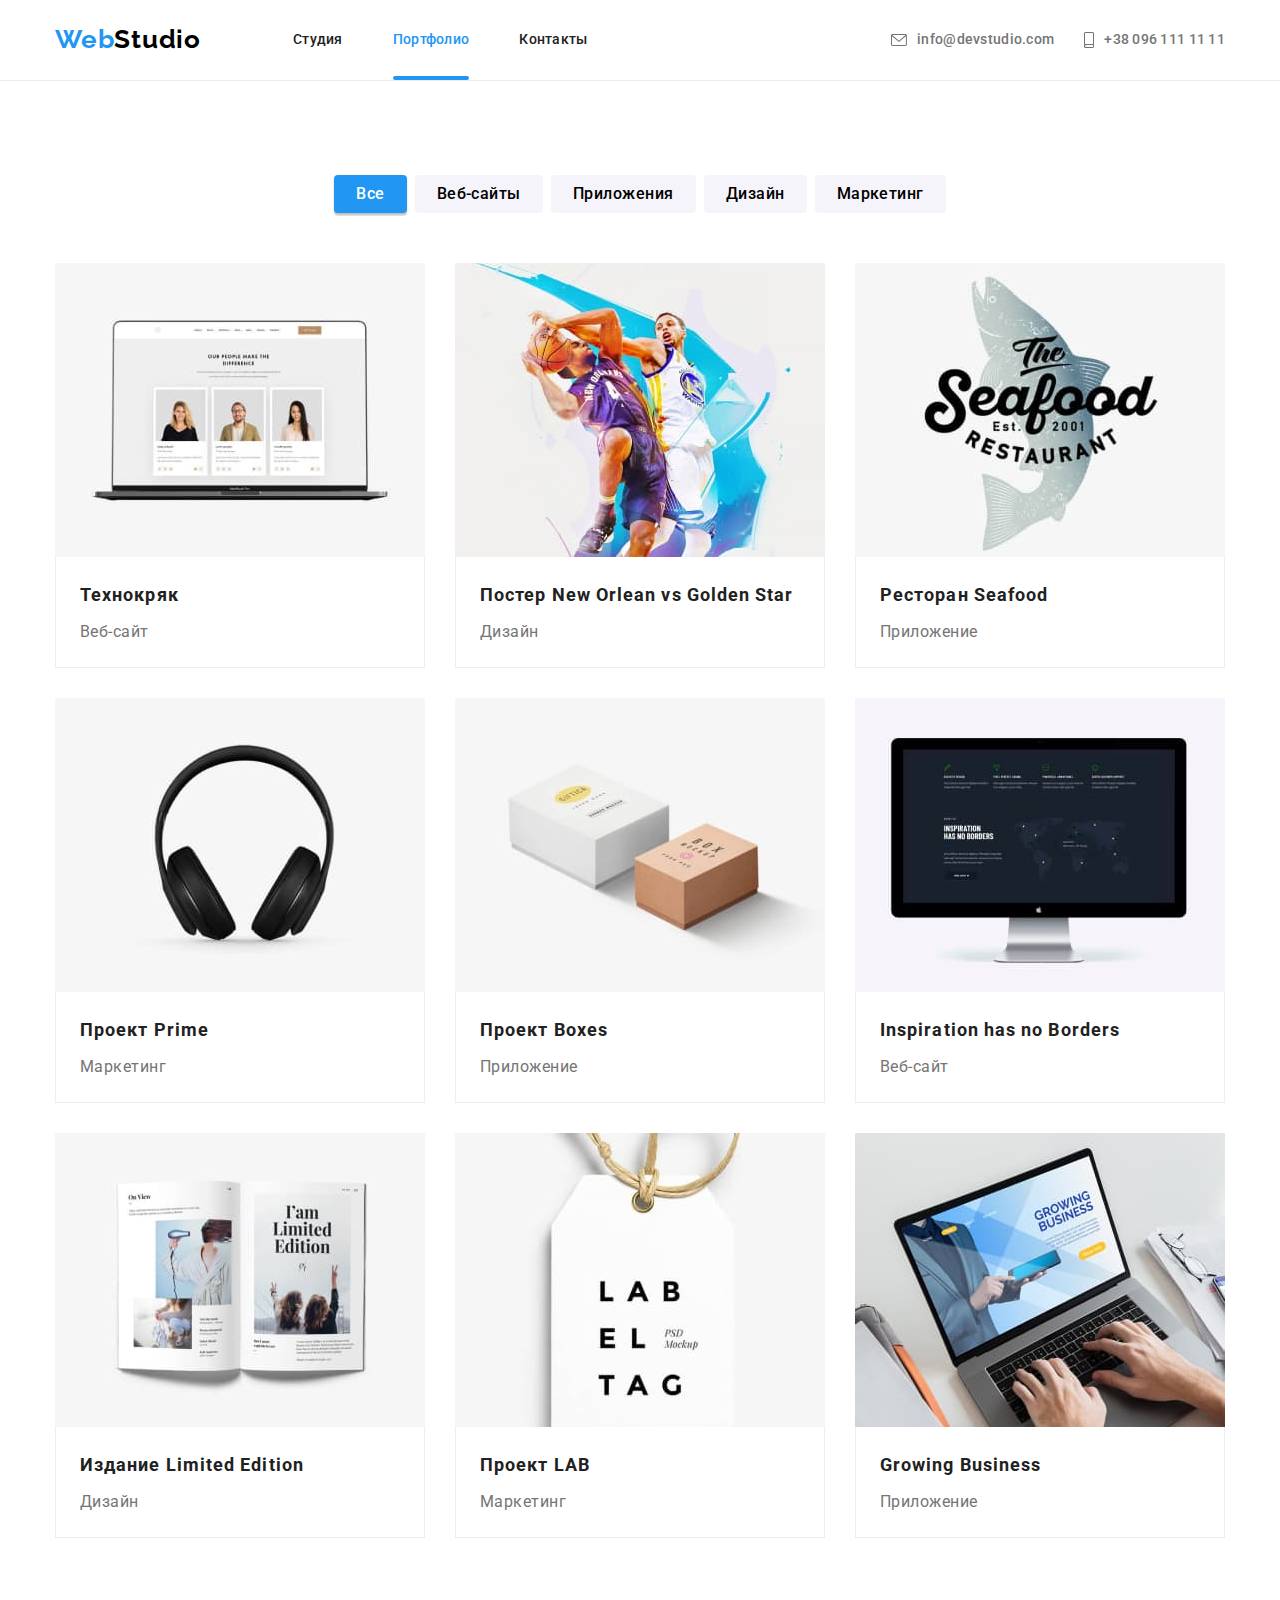
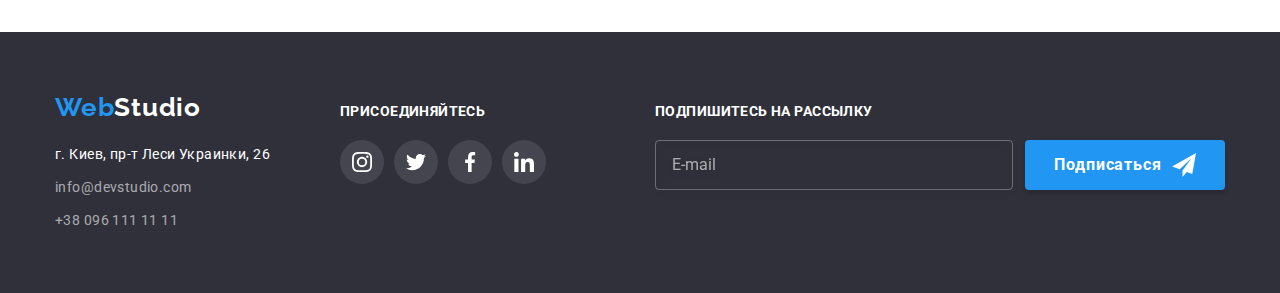
==== commit 75a86a16: "Стилізує мобільне меню" ====
--- a/portfolio.html
+++ b/portfolio.html
@@ -26,38 +26,82 @@
 		<!--Cекція хедер-->
 		<header class="header">
 			<div class="header__container container">
-				<nav class="nav">
-					<a class="header__logo logo link" lang="en" href="./index.html"
-						>Web<span class="logo__logo-part">Studio</span></a
-					>
-
-					<ul class="nav__list list">
-						<li class="nav__item"><a class="nav__link link" href="./index.html">Студия</a></li>
-						<li class="nav__item"
-							><a class="nav__link link nav__link--current" href="./portfolio.html">Портфолио</a></li
+				<div class="header__block">
+					<nav class="nav">
+						<a class="header__logo logo link" lang="en" href="./index.html"
+							>Web<span class="logo__logo-part">Studio</span></a
 						>
-						<li class="nav__item"><a class="nav__link link" href="#">Контакты</a></li>
-					</ul>
-				</nav>
-
-				<ul class="header__contact contact list">
-					<li class="contact__item">
-						<a class="contact__link link" href="mailto:info@devstudio.com">
-							<svg class="contact__icon" width="16px" height="12px">
-								<use href="./images/icons.svg#envelope"></use>
-							</svg>
-							info@devstudio.com</a
+
+						<ul class="nav__list list">
+							<li class="nav__item"><a class="nav__link link" href="./index.html">Студия</a></li>
+							<li class="nav__item"
+								><a class="nav__link link nav__link--current" href="./portfolio.html">Портфолио</a></li
+							>
+							<li class="nav__item"><a class="nav__link link" href="#">Контакты</a></li>
+						</ul>
+					</nav>
+					<ul class="header__contact contact list">
+						<li class="contact__item">
+							<a class="contact__link link" href="mailto:info@devstudio.com">
+								<svg class="contact__icon" width="16px" height="12px">
+									<use href="./images/icons.svg#envelope"></use>
+								</svg>
+								info@devstudio.com</a
+							>
+						</li>
+						<li class="contact__item"
+							><a class="contact__link link" href="tel:+380961111111">
+								<svg class="contact__icon" width="10px" height="16px">
+									<use href="./images/icons.svg#smartphone"></use>
+								</svg>
+								+38 096 111 11 11</a
+							></li
 						>
-					</li>
-					<li class="contact__item"
-						><a class="contact__link link" href="tel:+380961111111">
-							<svg class="contact__icon" width="10px" height="16px">
-								<use href="./images/icons.svg#smartphone"></use>
-							</svg>
-							+38 096 111 11 11</a
-						></li
-					>
-				</ul>
+					</ul>
+				</div>
+				<button class="btn-menu" type="button" aria-expanded="false" aria-controls="mobile-menu" data-menu-button>
+					<svg width="40px" height="40px" aria-label="Переключатель мобильного меню">
+						<use class="btn-menu__icon-burger" href="./images/icons.svg#burger-menu"></use>
+						<use class="btn-menu__icon-cross" href="./images/icons.svg#cross-menu"></use>
+					</svg>
+				</button>
+				<!-- Мобільне меню -->
+				<div class="mobile-menu" id="mobile-menu" data-menu>
+					<nav class="mobile-menu__mobile-nav mobile-nav">
+						<ul class="mobile-nav__list list">
+							<li class="mobile-nav__item"><a class="mobile-nav__link link" href="./index.html">Студия</a></li>
+							<li class="mobile-nav__item"
+								><a class="mobile-nav__link link mobile-nav__link--current" href="./portfolio.html">Портфолио</a></li
+							>
+							<li class="mobile-nav__item"><a class="mobile-nav__link link" href="#">Контакты</a></li>
+						</ul>
+					</nav>
+
+					<ul class="mobile-contact list">
+						<li class="mobile-contact__item"
+							><a class="mobile-contact__tel link" href="tel:+380961111111"> +38 096 111 11 11</a></li
+						>
+
+						<li class="mobile-contact__item">
+							<a class="mobile-contact__address link" href="mailto:info@devstudio.com"> info@devstudio.com</a>
+						</li>
+					</ul>
+
+					<ul class="mobile-socials list">
+						<li class="mobile-socials__item">
+							<a class="mobile-socials__link link" href="#" aria-label="instagram-link">Instagram </a>
+						</li>
+						<li class="mobile-socials__item"
+							><a class="mobile-socials__link link" href="#" aria-label="twitter-link">Twitter</a>
+						</li>
+						<li class="mobile-socials__item">
+							<a class="mobile-socials__link link" href="#" aria-label="facebook-link">Facebook</a>
+						</li>
+						<li class="mobile-socials__item">
+							<a class="mobile-socials__link link" href="#" aria-label="linkedin-link">LinkedIn</a>
+						</li>
+					</ul>
+				</div>
 			</div>
 		</header>
 
@@ -323,5 +367,6 @@
 				</div>
 			</div>
 		</footer>
+		<script src="./js/menu.js"></script>
 	</body>
 </html>
--- a/css/main.min.css
+++ b/css/main.min.css
@@ -1 +1 @@
-:root{--primary-text-color: #212121;--desc-text-color: #757575;--accent-color: #2196f3;--light-text-color: #ffffff;--address-text-color: rgba(255, 255, 255, 0.6);--logo-dark-color: #000000;--hover-btn-color: #188ce8;--main-background-color: #ffffff;--primary-background-color: #2f303a;--secondary-background-color: #f5f4fa;--primary-icon-color: #afb1b8;--primary-font-family: "Roboto", sans-serif;--secondary-font-family: "Raleway", sans-serif;--primary-font-size: 14px;--primary-letter-spacing: 0.03em;--items: 3;--indent: 30px;--transition-color: color 250ms cubic-bezier(0.4, 0, 0.2, 1);--transition-background-color: background-color 250ms cubic-bezier(0.4, 0, 0.2, 1);--anim-fast: 250ms cubic-bezier(0.4, 0, 0.2, 1)}.visually-hidden{position:absolute;width:1px;height:1px;margin:-1px;border:0;padding:0;white-space:nowrap;-webkit-clip-path:inset(100%);clip-path:inset(100%);clip:rect(0 0 0 0);overflow:hidden}body{background-color:var(--main-background-color);color:var(--primary-text-color);font-family:var(--primary-font-family);font-size:var(--primary-font-size);letter-spacing:var(--primary-letter-spacing)}h1,h2,h3,h4,p{margin:0}img{display:block;width:100%;height:auto}.list{padding:0;margin:0;list-style:none}.link{text-decoration:none}.card-set{display:-webkit-box;display:-ms-flexbox;display:flex;-ms-flex-wrap:wrap;flex-wrap:wrap;gap:var(--indent)}.card-set__item{-ms-flex-preferred-size:calc((100% - var(--indent)*(var(--items) - 1))/var(--items));flex-basis:calc((100% - var(--indent)*(var(--items) - 1))/var(--items))}.container{width:100%;padding-left:15px;padding-right:15px;margin-left:auto;margin-right:auto}@media screen and (min-width: 480px){.container{max-width:480px}}@media screen and (min-width: 768px){.container{max-width:768px}}@media screen and (min-width: 1200px){.container{max-width:1200px}}.button{display:-webkit-box;display:-ms-flexbox;display:flex;min-width:200px;min-height:50px;margin-left:auto;margin-right:auto;padding:0;-webkit-box-pack:center;-ms-flex-pack:center;justify-content:center;-webkit-box-align:center;-ms-flex-align:center;align-items:center;color:var(--light-text-color);background-color:var(--accent-color);font-family:inherit;font-weight:700;font-size:16px;line-height:1.88;text-align:center;letter-spacing:.06em;border:none;-webkit-box-shadow:0px 4px 4px rgba(0,0,0,.15);box-shadow:0px 4px 4px rgba(0,0,0,.15);border-radius:4px;cursor:pointer}.button--interactive{-webkit-transition:var(--transition-background-color);transition:var(--transition-background-color)}.button--interactive:hover,.button--interactive:focus{background-color:var(--hover-btn-color)}.subtitle{font-size:var(---primary-font-size);font-weight:700;line-height:1.14;letter-spacing:var(--primary-letter-spacing);text-transform:uppercase}.subtitle--inverse{color:var(--light-text-color)}.subtitle--centered{text-align:center}.logo{color:var(--accent-color);font-family:var(--secondary-font-family);font-weight:700;font-size:26px;line-height:1.19;letter-spacing:var(--primary-letter-spacing)}.logo__logo-part{color:var(--logo-dark-color)}.logo__logo-part--inverse{color:var(--light-text-color)}.socials{display:-webkit-box;display:-ms-flexbox;display:flex;-webkit-box-pack:center;-ms-flex-pack:center;justify-content:center}.socials__item:not(:last-child){margin-right:10px}.socials__item{width:44px;height:44px}.socials__link{display:-webkit-box;display:-ms-flexbox;display:flex;width:100%;height:100%;-webkit-box-align:center;-ms-flex-align:center;align-items:center;-webkit-box-pack:center;-ms-flex-pack:center;justify-content:center;color:var(--primary-icon-color);border-radius:50%;-webkit-transition:var(--transition-color),var(--transition-background-color);transition:var(--transition-color),var(--transition-background-color)}.socials__icon{fill:currentColor}.socials__link:hover,.socials__link:focus{background-color:var(--accent-color);color:var(--light-text-color)}.socials__link--dark-theme{color:var(--light-text-color);background:rgba(255,255,255,.1);-webkit-transition:var(--transition-background-color);transition:var(--transition-background-color)}.contact__item:not(:last-child){margin-right:30px}.contact__link{display:-webkit-box;display:-ms-flexbox;display:flex;padding-top:32px;padding-bottom:32px;-webkit-box-align:center;-ms-flex-align:center;align-items:center;color:var(--desc-text-color);font-weight:500;line-height:1.14;letter-spacing:.02em;-webkit-transition:var(--transition-color);transition:var(--transition-color)}.contact__link:hover,.contact__link :focus{color:var(--accent-color)}.contact__icon{margin-right:10px;fill:currentColor}.contact__item:not(:last-child){margin-right:30px}.contact__link{display:-webkit-box;display:-ms-flexbox;display:flex;padding-top:32px;padding-bottom:32px;-webkit-box-align:center;-ms-flex-align:center;align-items:center;color:var(--desc-text-color);font-weight:500;line-height:1.14;letter-spacing:.02em;-webkit-transition:var(--transition-color);transition:var(--transition-color)}.contact__link:hover,.contact__link :focus{color:var(--accent-color)}.contact__icon{margin-right:10px;fill:currentColor}.address__link{color:var(--address-text-color)}.address__link--lighter-color{color:var(--light-text-color)}.address__item:not(:last-child){margin-bottom:9px}.address__link{font-style:normal;line-height:1.71;letter-spacing:var(--primary-letter-spacing);-webkit-transition:var(--transition-color);transition:var(--transition-color)}.address__link:hover,.address__link:focus{color:var(--accent-color)}.close-btn{display:-webkit-box;display:-ms-flexbox;display:flex;-webkit-box-align:center;-ms-flex-align:center;align-items:center;-webkit-box-pack:center;-ms-flex-pack:center;justify-content:center;width:30px;height:30px;padding:0;fill:currentColor;background:#fff;border:1px solid rgba(0,0,0,.1);border-radius:50%;cursor:pointer;-webkit-transition:var(--transition-color);transition:var(--transition-color)}.btn-list__item:not(:last-child){margin-right:8px}@media screen and (max-width: 767px){.btn-list__item:nth-child(-n+3){margin-bottom:15px}}.secondary-btn{padding:6px 22px;font-family:inherit;font-weight:500;font-size:16px;line-height:1.62;text-align:center;letter-spacing:var(--primary-letter-spacing);border:none;background-color:var(--secondary-background-color);border-radius:4px;-webkit-transition:var(--transition-color),var(--transition-background-color),-webkit-box-shadow var(--anim-fast);transition:var(--transition-color),var(--transition-background-color),-webkit-box-shadow var(--anim-fast);transition:var(--transition-color),var(--transition-background-color),box-shadow var(--anim-fast);transition:var(--transition-color),var(--transition-background-color),box-shadow var(--anim-fast),-webkit-box-shadow var(--anim-fast)}.secondary-btn--current,.secondary-btn:hover,.secondary-btn:focus{color:var(--light-text-color);background-color:var(--accent-color);-webkit-box-shadow:0px 3px 1px rgba(0,0,0,.1),0px 1px 2px rgba(0,0,0,.08),0px 2px 2px rgba(0,0,0,.12);box-shadow:0px 3px 1px rgba(0,0,0,.1),0px 1px 2px rgba(0,0,0,.08),0px 2px 2px rgba(0,0,0,.12)}.secondary-btn:hover,.secondary-btn:focus{cursor:pointer}.overlay{position:absolute;display:-webkit-box;display:-ms-flexbox;display:flex;-webkit-box-pack:center;-ms-flex-pack:center;justify-content:center;-webkit-box-align:center;-ms-flex-align:center;align-items:center;top:0;left:0;width:100%;height:100%;font-size:18px;line-height:1.56;color:var(--light-text-color);background:rgba(33,150,243,.9);-webkit-transition:-webkit-transform var(--anim-fast);transition:-webkit-transform var(--anim-fast);transition:transform var(--anim-fast);transition:transform var(--anim-fast), -webkit-transform var(--anim-fast);-webkit-transform:translateY(100%);transform:translateY(100%);overflow:hidden}.overlay__text{width:402px}@media screen and (min-width: 768px){.overlay__text{width:306px}}@media screen and (min-width: 1200px){.overlay__text{width:322px}}.portfolio__link:hover .overlay,.portfolio__link:focus .overlay{-webkit-transform:none;transform:none}.header__container{display:-webkit-box;display:-ms-flexbox;display:flex}.header__logo{margin-right:93px;padding-top:24px;padding-bottom:25px}.header__contact{display:-webkit-box;display:-ms-flexbox;display:flex;margin-left:auto;-webkit-box-align:center;-ms-flex-align:center;align-items:center}.nav{display:-webkit-box;display:-ms-flexbox;display:flex;-webkit-box-align:center;-ms-flex-align:center;align-items:center}.nav__list{display:-webkit-box;display:-ms-flexbox;display:flex}.nav__item:not(:last-child){margin-right:50px}.nav__link{display:block;padding-top:32px;padding-bottom:0px;color:inherit;font-weight:500;line-height:1.14;letter-spacing:.02em;-webkit-transition:var(--transition-color);transition:var(--transition-color)}.nav__link--current,.nav__link:hover,.nav__link:focus{color:var(--accent-color)}.nav__link--current::after{content:"";display:block;width:100%;height:4px;margin-top:28px;background-color:var(--accent-color);border-radius:2px}.hero{padding-top:200px;padding-bottom:200px;margin-left:auto;margin-right:auto;max-width:1600px;height:600px;background-color:var(--primary-background-color);background-image:-webkit-gradient(linear, left top, left bottom, from(rgba(47, 48, 58, 0.4)), to(rgba(47, 48, 58, 0.4))),url(../images/hero-img.jpg);background-image:linear-gradient(rgba(47, 48, 58, 0.4), rgba(47, 48, 58, 0.4)),url(../images/hero-img.jpg);background-repeat:no-repeat;background-position:center;background-size:cover}.hero__title{margin-bottom:30px;color:var(--light-text-color);font-weight:900;font-size:44px;line-height:1.36;text-align:center;letter-spacing:.06em;text-transform:uppercase}.benefits{padding-top:60px;padding-bottom:60px}@media screen and (min-width: 1200px){.benefits{padding-top:94px;padding-bottom:94px}}@media screen and (min-width: 768px){.benefits__list{display:-webkit-box;display:-ms-flexbox;display:flex;-ms-flex-wrap:wrap;flex-wrap:wrap;gap:30px}}@media screen and (min-width: 1200px){.benefits__list{-ms-flex-wrap:nowrap;flex-wrap:nowrap}}.benefits__item{width:100%}@media screen and (min-width: 768px){.benefits__item{-ms-flex-preferred-size:calc((100% - 30px)/2);flex-basis:calc((100% - 30px)/2)}}@media screen and (min-width: 1200px){.benefits__item{width:calc((100% - 30px)/3)}}@media screen and (max-width: 767px){.benefits__item:not(:last-child){margin-bottom:30px}}.benefits__pic{display:-webkit-box;display:-ms-flexbox;display:flex;margin-bottom:30px;-webkit-box-pack:center;-ms-flex-pack:center;justify-content:center;-webkit-box-align:center;-ms-flex-align:center;align-items:center;height:120px;background-color:var(--secondary-background-color)}.benefits__subtitle{margin-bottom:10px;text-align:center}@media screen and (min-width: 768px){.benefits__subtitle{text-align:left}}.benefits__desc{color:var(--desc-text-color);line-height:1.71;letter-spacing:var(--primary-letter-spacing);text-align:left}.work{padding-top:94px;padding-bottom:94px;padding-top:0}@media screen and (max-width: 1199px){.work{display:none}}.work__title{font-size:28px;line-height:1.18;text-align:center;letter-spacing:var(--primary-letter-spacing);margin-bottom:30px}@media screen and (min-width: 1200px){.work__title{font-size:36px;line-height:1.17;text-align:center;letter-spacing:var(--primary-letter-spacing);margin-bottom:50px}}.work__list{display:-webkit-box;display:-ms-flexbox;display:flex}.work__item:not(:last-child){margin-right:30px}.work__item{position:relative}.work__subtitle{position:absolute;display:-webkit-box;display:-ms-flexbox;display:flex;-webkit-box-pack:center;-ms-flex-pack:center;justify-content:center;bottom:0;-webkit-box-align:center;-ms-flex-align:center;align-items:center;width:100%;height:70px;background:rgba(47,48,58,.8)}.team{padding-top:60px;padding-bottom:60px;background-color:var(--secondary-background-color)}@media screen and (min-width: 1200px){.team{padding-top:94px;padding-bottom:94px}}.team__title{font-size:28px;line-height:1.18;text-align:center;letter-spacing:var(--primary-letter-spacing);margin-bottom:30px}@media screen and (min-width: 1200px){.team__title{font-size:36px;line-height:1.17;text-align:center;letter-spacing:var(--primary-letter-spacing);margin-bottom:50px}}.team__list{--items: 1}@media screen and (min-width: 768px){.team__list{--items: 2}}@media screen and (min-width: 1200px){.team__list{--items: 4}}.team__item{background-color:var(--main-background-color);-webkit-box-shadow:0px 1px 3px rgba(0,0,0,.12),0px 1px 1px rgba(0,0,0,.14),0px 2px 1px rgba(0,0,0,.2);box-shadow:0px 1px 3px rgba(0,0,0,.12),0px 1px 1px rgba(0,0,0,.14),0px 2px 1px rgba(0,0,0,.2);border-radius:0px 0px 4px 4px}.team__box{padding-top:30px;padding-bottom:24px}@media screen and (min-width: 1200px){.team__box{padding-bottom:30px}}.team__subtitle,.team__position{font-size:16px;line-height:1.19;text-align:center;letter-spacing:.03em}.team__subtitle{margin-bottom:10px;font-weight:500}.team__position{margin-bottom:16px;color:var(--desc-text-color)}.clients{padding-top:60px;padding-bottom:60px}@media screen and (min-width: 1200px){.clients{padding-top:94px;padding-bottom:94px}}.clients__title{font-size:28px;line-height:1.18;text-align:center;letter-spacing:var(--primary-letter-spacing);margin-bottom:30px}@media screen and (min-width: 1200px){.clients__title{font-size:36px;line-height:1.17;text-align:center;letter-spacing:var(--primary-letter-spacing);margin-bottom:50px}}.clients__list{--items: 2}@media screen and (min-width: 768px){.clients__list{--items: 3}}@media screen and (min-width: 1200px){.clients__list{--items: 6}}.clients__link{display:-webkit-box;display:-ms-flexbox;display:flex;-webkit-box-pack:center;-ms-flex-pack:center;justify-content:center;-webkit-box-align:center;-ms-flex-align:center;align-items:center;height:92px;color:var(--primary-icon-color);border:1px solid var(--primary-icon-color);border-radius:4px;-webkit-transition:var(--transition-color),border-color var(--anim-fast);transition:var(--transition-color),border-color var(--anim-fast)}.clients__link:hover,.clients__link:focus{color:var(--accent-color);border-color:var(--accent-color)}.clients__icon{fill:currentColor}.footer{padding-top:60px;padding-bottom:60px;background-color:var(--primary-background-color)}@media screen and (min-width: 768px){.footer__wrapper{display:-webkit-box;display:-ms-flexbox;display:flex;-ms-flex-pack:distribute;justify-content:space-around;-webkit-box-align:baseline;-ms-flex-align:baseline;align-items:baseline}}.footer__logo{display:inline-block;margin-bottom:20px}@media screen and (max-width: 1199px){.fotter__adress-block{text-align:center;margin-bottom:60px}}@media screen and (min-width: 1200px){.footer__container{display:-webkit-box;display:-ms-flexbox;display:flex;-webkit-box-align:baseline;-ms-flex-align:baseline;align-items:baseline}}@media screen and (max-width: 1199px){.footer__socials-block{text-align:center;margin-bottom:60px}}@media screen and (min-width: 1200px){.footer__socials-block{margin-left:70px}}.footer__subtitle{display:block;margin-bottom:20px}@media screen and (max-width: 1199px){.footer-form-feild{text-align:center}}@media screen and (min-width: 1200px){.footer-form-feild{margin-left:auto}}@media screen and (min-width: 1200px){.footer-form{position:relative;display:-webkit-box;display:-ms-flexbox;display:flex}}.footer-form-input{padding:15px 16px;width:100%;max-width:450px;height:50px;background-color:rgba(0,0,0,0);border:1px solid rgba(255,255,255,.3);-webkit-filter:drop-shadow(0px 4px 4px rgba(0, 0, 0, 0.15));filter:drop-shadow(0px 4px 4px rgba(0, 0, 0, 0.15));border-radius:4px;color:var(--light-text-color)}@media screen and (max-width: 1199px){.footer-form-input{margin-bottom:20px}}@media screen and (min-width: 1200px){.footer-form-input{margin-right:12px;width:358px}}.footer-form-input::-webkit-input-placeholder{font-size:16px;line-height:1.25;color:var(--address-text-color)}.footer-form-input::-moz-placeholder{font-size:16px;line-height:1.25;color:var(--address-text-color)}.footer-form-input:-ms-input-placeholder{font-size:16px;line-height:1.25;color:var(--address-text-color)}.footer-form-input::-ms-input-placeholder{font-size:16px;line-height:1.25;color:var(--address-text-color)}.footer-form-input::placeholder{font-size:16px;line-height:1.25;color:var(--address-text-color)}.footer-form-icon{margin-left:10px;fill:currentColor}.backdrop{position:fixed;top:0;left:0;width:100%;height:100%;background:rgba(0,0,0,.2);opacity:1;visibility:visible;pointer-events:initial;-webkit-transition:opacity 500ms cubic-bezier(0.4, 0, 0.2, 1),visibility 500ms cubic-bezier(0.4, 0, 0.2, 1);transition:opacity 500ms cubic-bezier(0.4, 0, 0.2, 1),visibility 500ms cubic-bezier(0.4, 0, 0.2, 1)}.backdrop.is-hidden{opacity:0;visibility:hidden;pointer-events:none;-webkit-transform:scale(4) rotateZ(90deg);transform:scale(4) rotateZ(90deg);-webkit-transition:opacity 800ms cubic-bezier(0.4, 0, 0.2, 1),visibility 800ms cubic-bezier(0.4, 0, 0.2, 1),-webkit-transform 1600ms cubic-bezier(0.4, 0, 0.2, 1);transition:opacity 800ms cubic-bezier(0.4, 0, 0.2, 1),visibility 800ms cubic-bezier(0.4, 0, 0.2, 1),-webkit-transform 1600ms cubic-bezier(0.4, 0, 0.2, 1);transition:opacity 800ms cubic-bezier(0.4, 0, 0.2, 1),visibility 800ms cubic-bezier(0.4, 0, 0.2, 1),transform 1600ms cubic-bezier(0.4, 0, 0.2, 1);transition:opacity 800ms cubic-bezier(0.4, 0, 0.2, 1),visibility 800ms cubic-bezier(0.4, 0, 0.2, 1),transform 1600ms cubic-bezier(0.4, 0, 0.2, 1),-webkit-transform 1600ms cubic-bezier(0.4, 0, 0.2, 1)}.modal{position:absolute;top:50%;left:50%;-webkit-transform:translateX(-50%) translateY(-50%);transform:translateX(-50%) translateY(-50%);padding:40px;width:528px;height:581px;background:#fff;-webkit-box-shadow:0px 1px 3px rgba(0,0,0,.12),0px 1px 1px rgba(0,0,0,.14),0px 2px 1px rgba(0,0,0,.2);box-shadow:0px 1px 3px rgba(0,0,0,.12),0px 1px 1px rgba(0,0,0,.14),0px 2px 1px rgba(0,0,0,.2);border-radius:4px}.modal__close-btn{position:absolute;top:8px;right:8px}.modal-form-subtitle{display:block;margin-bottom:12px;font-weight:700;font-size:20px;line-height:23px;text-align:center}.modal-form-label{display:block;margin-bottom:4px;font-weight:400;font-size:12px;line-height:1,17;letter-spacing:.01em;color:var(--desc-text-color)}.modal-form-input,.modal-form-textarea{display:block;width:100%;border:1px solid rgba(33,33,33,.2);border-radius:4px}.modal-form-input{height:40px;padding:11px 12px 11px 42px;-webkit-transition:var(--transition-color),border-color var(--anim-fast);transition:var(--transition-color),border-color var(--anim-fast)}.modal-form-field{position:relative;margin-bottom:10px}.modal-form-icon{position:absolute;top:50%;left:12px;-webkit-transform:translateY(-50%);transform:translateY(-50%);fill:currentColor;-webkit-transition:var(--transition-color);transition:var(--transition-color)}.modal-form-textarea{margin-bottom:20px;padding:12px;height:120px;resize:none;-webkit-transition:var(--transition-color),border-color var(--anim-fast);transition:var(--transition-color),border-color var(--anim-fast)}.modal-close-btn:hover,.modal-close-btn:focus,.modal-form-field:focus-within{color:var(--accent-color)}.modal-form-input:focus,.modal-form-textarea:focus{color:#000;outline:rgba(0,0,0,0)}.modal-form-input:hover,.modal-form-textarea:hover,.modal-form-input:focus,.modal-form-textarea:focus{border-color:var(--accent-color)}.modal-form-textarea::-webkit-input-placeholder{font-size:12px;line-height:14px;letter-spacing:.01em;color:rgba(117,117,117,.5)}.modal-form-textarea::-moz-placeholder{font-size:12px;line-height:14px;letter-spacing:.01em;color:rgba(117,117,117,.5)}.modal-form-textarea:-ms-input-placeholder{font-size:12px;line-height:14px;letter-spacing:.01em;color:rgba(117,117,117,.5)}.modal-form-textarea::-ms-input-placeholder{font-size:12px;line-height:14px;letter-spacing:.01em;color:rgba(117,117,117,.5)}.modal-form-textarea::placeholder{font-size:12px;line-height:14px;letter-spacing:.01em;color:rgba(117,117,117,.5)}.modal-form-checkbox{display:-webkit-box;display:-ms-flexbox;display:flex;-webkit-box-align:center;-ms-flex-align:center;align-items:center;-webkit-box-pack:center;-ms-flex-pack:center;justify-content:center;margin-bottom:30px}.modal-agreement-wrapper{margin-right:9px}.modal-agreement-icon{fill:var(--light-text-color);border:2px solid var(--primary-text-color);border-radius:2px;-webkit-transition:var(--transition-background-color),border-color var(--anim-fast);transition:var(--transition-background-color),border-color var(--anim-fast)}.modal-agreement-input:checked+.modal-agreement-wrapper .modal-agreement-icon{background-color:var(--accent-color);border-color:var(--accent-color)}.modal-agreement-text{line-height:1.71;color:#757575;-webkit-user-select:none;-moz-user-select:none;-ms-user-select:none;user-select:none}.modal-agreement-contract{-webkit-text-decoration-line:underline;text-decoration-line:underline;color:#2196f3}.modal-submit-btn{-webkit-transition:var(--transition-background-color);transition:var(--transition-background-color)}.modal-submit-btn:hover,.modal-submit-btn:focus{background-color:var(--hover-btn-color)}.portfolio{padding-top:60px;padding-bottom:60px;border-top:1px solid #ececec}@media screen and (min-width: 1200px){.portfolio{padding-top:94px;padding-bottom:94px}}.portfolio__btn-list{display:-webkit-box;display:-ms-flexbox;display:flex;-ms-flex-wrap:wrap;flex-wrap:wrap;margin-bottom:40px}@media screen and (min-width: 768px){.portfolio__btn-list{-webkit-box-pack:center;-ms-flex-pack:center;justify-content:center;margin-bottom:30px}}@media screen and (min-width: 1200px){.portfolio__btn-list{-webkit-box-pack:center;-ms-flex-pack:center;justify-content:center;margin-bottom:50px}}.portfolio__card-set{--items: 1}@media screen and (min-width: 768px){.portfolio__card-set{--items: 2}}@media screen and (min-width: 1200px){.portfolio__card-set{--items: 3}}.portfolio__link{display:block;-webkit-transition:-webkit-box-shadow var(--anim-fast);transition:-webkit-box-shadow var(--anim-fast);transition:box-shadow var(--anim-fast);transition:box-shadow var(--anim-fast), -webkit-box-shadow var(--anim-fast)}.portfolio__link:hover,.portfolio__link:focus{-webkit-box-shadow:0px 1px 1px rgba(0,0,0,.12),0px 4px 4px rgba(0,0,0,.06),1px 4px 6px rgba(0,0,0,.16);box-shadow:0px 1px 1px rgba(0,0,0,.12),0px 4px 4px rgba(0,0,0,.06),1px 4px 6px rgba(0,0,0,.16)}.portfolio__thumb{position:relative;overflow:hidden}.portfolio__box{padding:20px 24px;border:1px solid #eee;border-top:none}@media screen and (min-width: 768px)and (max-width: 1199px){.portfolio__box{min-height:146px}}.portfolio__subtitle{margin-bottom:4px;color:var(--primary-text-color);font-size:18px;line-height:2;letter-spacing:.06em}.portfolio__desc{color:var(--desc-text-color);font-size:16px;line-height:1.88;letter-spacing:var(--primary-letter-spacing)}/*# sourceMappingURL=main.min.css.map */+:root{--primary-text-color: #212121;--desc-text-color: #757575;--accent-color: #2196f3;--light-text-color: #ffffff;--address-text-color: rgba(255, 255, 255, 0.6);--logo-dark-color: #000000;--hover-btn-color: #188ce8;--main-background-color: #ffffff;--primary-background-color: #2f303a;--secondary-background-color: #f5f4fa;--primary-icon-color: #afb1b8;--primary-font-family: "Roboto", sans-serif;--secondary-font-family: "Raleway", sans-serif;--primary-font-size: 14px;--primary-letter-spacing: 0.03em;--items: 3;--indent: 30px;--transition-color: color 250ms cubic-bezier(0.4, 0, 0.2, 1);--transition-background-color: background-color 250ms cubic-bezier(0.4, 0, 0.2, 1);--anim-fast: 250ms cubic-bezier(0.4, 0, 0.2, 1)}.visually-hidden{position:absolute;width:1px;height:1px;margin:-1px;border:0;padding:0;white-space:nowrap;-webkit-clip-path:inset(100%);clip-path:inset(100%);clip:rect(0 0 0 0);overflow:hidden}body{background-color:var(--main-background-color);color:var(--primary-text-color);font-family:var(--primary-font-family);font-size:var(--primary-font-size);letter-spacing:var(--primary-letter-spacing)}h1,h2,h3,h4,p{margin:0}img{display:block;width:100%;height:auto}.list{padding:0;margin:0;list-style:none}.link{text-decoration:none}.card-set{display:-webkit-box;display:-ms-flexbox;display:flex;-ms-flex-wrap:wrap;flex-wrap:wrap;gap:var(--indent)}.card-set__item{-ms-flex-preferred-size:calc((100% - var(--indent)*(var(--items) - 1))/var(--items));flex-basis:calc((100% - var(--indent)*(var(--items) - 1))/var(--items))}.container{width:100%;padding-left:15px;padding-right:15px;margin-left:auto;margin-right:auto}@media screen and (min-width: 480px){.container{max-width:480px}}@media screen and (min-width: 768px){.container{max-width:768px}}@media screen and (min-width: 1200px){.container{max-width:1200px}}.btn-menu{display:-webkit-inline-box;display:-ms-inline-flexbox;display:inline-flex;margin:0;padding:0;border:none;background-color:rgba(0,0,0,0);z-index:10}.btn-menu__icon-cross{display:none}.btn-menu.is-open .btn-menu__icon-cross{display:block}.btn-menu.is-open .btn-menu__icon-burger{display:none}@media screen and (min-width: 768px){.btn-menu{display:none}}.mobile-menu{position:fixed;top:0;left:0;-webkit-transform:translate(100%);transform:translate(100%);width:100%;height:100%;padding:48px 40px;display:-webkit-box;display:-ms-flexbox;display:flex;-webkit-box-orient:vertical;-webkit-box-direction:normal;-ms-flex-direction:column;flex-direction:column;background-color:var(--secondary-background-color);z-index:1;-webkit-transition:-webkit-transform var(--anim-fast);transition:-webkit-transform var(--anim-fast);transition:transform var(--anim-fast);transition:transform var(--anim-fast), -webkit-transform var(--anim-fast)}.mobile-menu.is-open{-webkit-transform:translate(0);transform:translate(0)}@media screen and (min-width: 768px){.mobile-menu{display:none}}.mobile-menu__mobile-nav{margin-bottom:auto}.mobile-nav__item:not(:last-child){margin-bottom:32px}.mobile-nav__link{font-weight:500;font-size:40px;line-height:1.18;letter-spacing:.02em;color:var(--primary-text-color)}.mobile-nav__link--current{color:var(--accent-color)}.mobile-contact{margin-bottom:64px}.mobile-contact__item:not(:last-child){margin-bottom:32px}.mobile-contact__tel{font-weight:500;font-size:34px;line-height:1.18;letter-spacing:.02em;color:var(--accent-color)}.mobile-contact__address{font-weight:500;font-size:24px;line-height:1.17;letter-spacing:.02em;color:var(--desc-text-color)}.mobile-socials{display:-webkit-box;display:-ms-flexbox;display:flex;-ms-flex-wrap:wrap;flex-wrap:wrap;gap:10px}.mobile-socials__item:not(:last-child){padding-right:10px;border-right:1px solid rgba(33,33,33,.2)}.mobile-socials__link{font-weight:500;font-size:18px;line-height:1.22;letter-spacing:.02em;color:var(--accent-color)}.button{display:-webkit-box;display:-ms-flexbox;display:flex;min-width:200px;min-height:50px;margin-left:auto;margin-right:auto;padding:0;-webkit-box-pack:center;-ms-flex-pack:center;justify-content:center;-webkit-box-align:center;-ms-flex-align:center;align-items:center;color:var(--light-text-color);background-color:var(--accent-color);font-family:inherit;font-weight:700;font-size:16px;line-height:1.88;text-align:center;letter-spacing:.06em;border:none;-webkit-box-shadow:0px 4px 4px rgba(0,0,0,.15);box-shadow:0px 4px 4px rgba(0,0,0,.15);border-radius:4px;cursor:pointer}.button--interactive{-webkit-transition:var(--transition-background-color);transition:var(--transition-background-color)}.button--interactive:hover,.button--interactive:focus{background-color:var(--hover-btn-color)}.subtitle{font-size:var(---primary-font-size);font-weight:700;line-height:1.14;letter-spacing:var(--primary-letter-spacing);text-transform:uppercase}.subtitle--inverse{color:var(--light-text-color)}.subtitle--centered{text-align:center}.logo{color:var(--accent-color);font-family:var(--secondary-font-family);font-weight:700;font-size:26px;line-height:1.19;letter-spacing:var(--primary-letter-spacing)}.logo__logo-part{color:var(--logo-dark-color)}.logo__logo-part--inverse{color:var(--light-text-color)}.socials{display:-webkit-box;display:-ms-flexbox;display:flex;-webkit-box-pack:center;-ms-flex-pack:center;justify-content:center}.socials__item:not(:last-child){margin-right:10px}.socials__item{width:44px;height:44px}.socials__link{display:-webkit-box;display:-ms-flexbox;display:flex;width:100%;height:100%;-webkit-box-align:center;-ms-flex-align:center;align-items:center;-webkit-box-pack:center;-ms-flex-pack:center;justify-content:center;color:var(--primary-icon-color);border-radius:50%;-webkit-transition:var(--transition-color),var(--transition-background-color);transition:var(--transition-color),var(--transition-background-color)}.socials__icon{fill:currentColor}.socials__link:hover,.socials__link:focus{background-color:var(--accent-color);color:var(--light-text-color)}.socials__link--dark-theme{color:var(--light-text-color);background:rgba(255,255,255,.1);-webkit-transition:var(--transition-background-color);transition:var(--transition-background-color)}.contact{margin-left:auto}@media screen and (min-width: 1200px){.contact__item:not(:last-child){margin-right:30px}}.contact__link{display:-webkit-box;display:-ms-flexbox;display:flex;-webkit-box-align:center;-ms-flex-align:center;align-items:center;color:var(--desc-text-color);padding-top:5px;padding-bottom:5px;font-weight:500;line-height:1.14;letter-spacing:.02em;-webkit-transition:var(--transition-color);transition:var(--transition-color)}@media screen and (min-width: 1200px){.contact__link{padding-top:32px;padding-bottom:32px}}.contact__link:hover,.contact__link :focus{color:var(--accent-color)}.contact__icon{margin-right:10px;fill:currentColor}.address__link{color:var(--address-text-color)}.address__link--lighter-color{color:var(--light-text-color)}.address__item:not(:last-child){margin-bottom:9px}.address__link{font-style:normal;line-height:1.71;letter-spacing:var(--primary-letter-spacing);-webkit-transition:var(--transition-color);transition:var(--transition-color)}.address__link:hover,.address__link:focus{color:var(--accent-color)}.close-btn{position:absolute;display:-webkit-box;display:-ms-flexbox;display:flex;-webkit-box-align:center;-ms-flex-align:center;align-items:center;-webkit-box-pack:center;-ms-flex-pack:center;justify-content:center;width:30px;height:30px;padding:0;fill:currentColor;background:#fff;border:1px solid rgba(0,0,0,.1);border-radius:50%;cursor:pointer;-webkit-transition:var(--transition-color);transition:var(--transition-color)}.btn-list__item:not(:last-child){margin-right:8px}@media screen and (max-width: 767px){.btn-list__item:nth-child(-n+3){margin-bottom:15px}}.secondary-btn{padding:6px 22px;font-family:inherit;font-weight:500;font-size:16px;line-height:1.62;text-align:center;letter-spacing:var(--primary-letter-spacing);border:none;background-color:var(--secondary-background-color);border-radius:4px;-webkit-transition:var(--transition-color),var(--transition-background-color),-webkit-box-shadow var(--anim-fast);transition:var(--transition-color),var(--transition-background-color),-webkit-box-shadow var(--anim-fast);transition:var(--transition-color),var(--transition-background-color),box-shadow var(--anim-fast);transition:var(--transition-color),var(--transition-background-color),box-shadow var(--anim-fast),-webkit-box-shadow var(--anim-fast)}.secondary-btn--current,.secondary-btn:hover,.secondary-btn:focus{color:var(--light-text-color);background-color:var(--accent-color);-webkit-box-shadow:0px 3px 1px rgba(0,0,0,.1),0px 1px 2px rgba(0,0,0,.08),0px 2px 2px rgba(0,0,0,.12);box-shadow:0px 3px 1px rgba(0,0,0,.1),0px 1px 2px rgba(0,0,0,.08),0px 2px 2px rgba(0,0,0,.12)}.secondary-btn:hover,.secondary-btn:focus{cursor:pointer}.overlay{position:absolute;display:-webkit-box;display:-ms-flexbox;display:flex;-webkit-box-pack:center;-ms-flex-pack:center;justify-content:center;-webkit-box-align:center;-ms-flex-align:center;align-items:center;top:0;left:0;width:100%;height:100%;font-size:18px;line-height:1.56;color:var(--light-text-color);background:rgba(33,150,243,.9);-webkit-transition:-webkit-transform var(--anim-fast);transition:-webkit-transform var(--anim-fast);transition:transform var(--anim-fast);transition:transform var(--anim-fast), -webkit-transform var(--anim-fast);-webkit-transform:translateY(100%);transform:translateY(100%);overflow:hidden}.overlay__text{width:402px}@media screen and (min-width: 768px){.overlay__text{width:306px}}@media screen and (min-width: 1200px){.overlay__text{width:322px}}.portfolio__link:hover .overlay,.portfolio__link:focus .overlay{-webkit-transform:none;transform:none}@media screen and (max-width: 767px){.header__container{display:-webkit-box;display:-ms-flexbox;display:flex;-webkit-box-align:center;-ms-flex-align:center;align-items:center;-webkit-box-pack:justify;-ms-flex-pack:justify;justify-content:space-between}}.header__block{display:-webkit-box;display:-ms-flexbox;display:flex;-webkit-box-align:center;-ms-flex-align:center;align-items:center}.header__logo{padding-top:16px;padding-bottom:16px}@media screen and (min-width: 768px){.header__logo{margin-right:87px;padding-top:24px;padding-bottom:25px}}@media screen and (min-width: 1200px){.header__logo{margin-right:92px}}@media screen and (max-width: 767px){.header__contact{display:none}}@media screen and (min-width: 1200px){.header__contact{display:-webkit-box;display:-ms-flexbox;display:flex;-webkit-box-align:center;-ms-flex-align:center;align-items:center}}.nav{display:-webkit-box;display:-ms-flexbox;display:flex;-webkit-box-align:center;-ms-flex-align:center;align-items:center}.nav__list{display:-webkit-box;display:-ms-flexbox;display:flex}@media screen and (max-width: 767px){.nav__list{display:none}}.nav__item:not(:last-child){margin-right:50px}.nav__link{display:block;padding-top:32px;padding-bottom:0px;color:inherit;font-weight:500;line-height:1.14;letter-spacing:.02em;-webkit-transition:var(--transition-color);transition:var(--transition-color)}.nav__link--current,.nav__link:hover,.nav__link:focus{color:var(--accent-color)}.nav__link--current::after{content:"";display:block;width:100%;height:4px;margin-top:28px;background-color:var(--accent-color);border-radius:2px}.hero{padding-top:200px;padding-bottom:200px;margin-left:auto;margin-right:auto;max-width:1600px;height:600px;background-color:var(--primary-background-color);background-image:-webkit-gradient(linear, left top, left bottom, from(rgba(47, 48, 58, 0.4)), to(rgba(47, 48, 58, 0.4))),url(../images/hero-img.jpg);background-image:linear-gradient(rgba(47, 48, 58, 0.4), rgba(47, 48, 58, 0.4)),url(../images/hero-img.jpg);background-repeat:no-repeat;background-position:center;background-size:cover}.hero__title{margin-bottom:30px;color:var(--light-text-color);font-weight:900;font-size:26px;line-height:1.62;text-align:center;letter-spacing:.06em;text-transform:uppercase}@media screen and (min-width: 1200px){.hero__title{font-size:44px;line-height:1.36}}.benefits{padding-top:60px;padding-bottom:60px}@media screen and (min-width: 1200px){.benefits{padding-top:94px;padding-bottom:94px}}@media screen and (min-width: 768px){.benefits__list{display:-webkit-box;display:-ms-flexbox;display:flex;-ms-flex-wrap:wrap;flex-wrap:wrap;gap:30px}}@media screen and (min-width: 1200px){.benefits__list{-ms-flex-wrap:nowrap;flex-wrap:nowrap}}.benefits__item{width:100%}@media screen and (min-width: 768px){.benefits__item{-ms-flex-preferred-size:calc((100% - 30px)/2);flex-basis:calc((100% - 30px)/2)}}@media screen and (min-width: 1200px){.benefits__item{width:calc((100% - 30px)/3)}}@media screen and (max-width: 767px){.benefits__item:not(:last-child){margin-bottom:30px}}.benefits__pic{display:-webkit-box;display:-ms-flexbox;display:flex;margin-bottom:30px;-webkit-box-pack:center;-ms-flex-pack:center;justify-content:center;-webkit-box-align:center;-ms-flex-align:center;align-items:center;height:120px;background-color:var(--secondary-background-color)}.benefits__subtitle{margin-bottom:10px;text-align:center}@media screen and (min-width: 768px){.benefits__subtitle{text-align:left}}.benefits__desc{color:var(--desc-text-color);line-height:1.71;letter-spacing:var(--primary-letter-spacing);text-align:left}.work{padding-top:94px;padding-bottom:94px;padding-top:0}@media screen and (max-width: 1199px){.work{display:none}}.work__title{font-size:28px;line-height:1.18;text-align:center;letter-spacing:var(--primary-letter-spacing);margin-bottom:30px}@media screen and (min-width: 1200px){.work__title{font-size:36px;line-height:1.17;text-align:center;letter-spacing:var(--primary-letter-spacing);margin-bottom:50px}}.work__list{display:-webkit-box;display:-ms-flexbox;display:flex}.work__item:not(:last-child){margin-right:30px}.work__item{position:relative}.work__subtitle{position:absolute;display:-webkit-box;display:-ms-flexbox;display:flex;-webkit-box-pack:center;-ms-flex-pack:center;justify-content:center;bottom:0;-webkit-box-align:center;-ms-flex-align:center;align-items:center;width:100%;height:70px;background:rgba(47,48,58,.8)}.team{padding-top:60px;padding-bottom:60px;background-color:var(--secondary-background-color)}@media screen and (min-width: 1200px){.team{padding-top:94px;padding-bottom:94px}}.team__title{font-size:28px;line-height:1.18;text-align:center;letter-spacing:var(--primary-letter-spacing);margin-bottom:30px}@media screen and (min-width: 1200px){.team__title{font-size:36px;line-height:1.17;text-align:center;letter-spacing:var(--primary-letter-spacing);margin-bottom:50px}}.team__list{--items: 1}@media screen and (min-width: 768px){.team__list{--items: 2}}@media screen and (min-width: 1200px){.team__list{--items: 4}}.team__item{background-color:var(--main-background-color);-webkit-box-shadow:0px 1px 3px rgba(0,0,0,.12),0px 1px 1px rgba(0,0,0,.14),0px 2px 1px rgba(0,0,0,.2);box-shadow:0px 1px 3px rgba(0,0,0,.12),0px 1px 1px rgba(0,0,0,.14),0px 2px 1px rgba(0,0,0,.2);border-radius:0px 0px 4px 4px}.team__box{padding-top:30px;padding-bottom:24px}@media screen and (min-width: 1200px){.team__box{padding-bottom:30px}}.team__subtitle,.team__position{font-size:16px;line-height:1.19;text-align:center;letter-spacing:.03em}.team__subtitle{margin-bottom:10px;font-weight:500}.team__position{margin-bottom:16px;color:var(--desc-text-color)}.clients{padding-top:60px;padding-bottom:60px}@media screen and (min-width: 1200px){.clients{padding-top:94px;padding-bottom:94px}}.clients__title{font-size:28px;line-height:1.18;text-align:center;letter-spacing:var(--primary-letter-spacing);margin-bottom:30px}@media screen and (min-width: 1200px){.clients__title{font-size:36px;line-height:1.17;text-align:center;letter-spacing:var(--primary-letter-spacing);margin-bottom:50px}}.clients__list{--items: 2}@media screen and (min-width: 768px){.clients__list{--items: 3}}@media screen and (min-width: 1200px){.clients__list{--items: 6}}.clients__link{display:-webkit-box;display:-ms-flexbox;display:flex;-webkit-box-pack:center;-ms-flex-pack:center;justify-content:center;-webkit-box-align:center;-ms-flex-align:center;align-items:center;height:92px;color:var(--primary-icon-color);border:1px solid var(--primary-icon-color);border-radius:4px;-webkit-transition:var(--transition-color),border-color var(--anim-fast);transition:var(--transition-color),border-color var(--anim-fast)}.clients__link:hover,.clients__link:focus{color:var(--accent-color);border-color:var(--accent-color)}.clients__icon{fill:currentColor}.footer{padding-top:60px;padding-bottom:60px;background-color:var(--primary-background-color)}@media screen and (min-width: 768px){.footer__wrapper{display:-webkit-box;display:-ms-flexbox;display:flex;-ms-flex-pack:distribute;justify-content:space-around;-webkit-box-align:baseline;-ms-flex-align:baseline;align-items:baseline}}.footer__logo{display:inline-block;margin-bottom:20px}@media screen and (max-width: 1199px){.fotter__adress-block{text-align:center;margin-bottom:60px}}@media screen and (min-width: 1200px){.footer__container{display:-webkit-box;display:-ms-flexbox;display:flex;-webkit-box-align:baseline;-ms-flex-align:baseline;align-items:baseline}}@media screen and (max-width: 1199px){.footer__socials-block{text-align:center;margin-bottom:60px}}@media screen and (min-width: 1200px){.footer__socials-block{margin-left:70px}}.footer__subtitle{display:block;margin-bottom:20px}@media screen and (max-width: 1199px){.footer-form-feild{text-align:center}}@media screen and (min-width: 1200px){.footer-form-feild{margin-left:auto}}@media screen and (min-width: 1200px){.footer-form{position:relative;display:-webkit-box;display:-ms-flexbox;display:flex}}.footer-form-input{padding:15px 16px;width:100%;max-width:450px;height:50px;background-color:rgba(0,0,0,0);border:1px solid rgba(255,255,255,.3);-webkit-filter:drop-shadow(0px 4px 4px rgba(0, 0, 0, 0.15));filter:drop-shadow(0px 4px 4px rgba(0, 0, 0, 0.15));border-radius:4px;color:var(--light-text-color)}@media screen and (max-width: 1199px){.footer-form-input{margin-bottom:20px}}@media screen and (min-width: 1200px){.footer-form-input{margin-right:12px;width:358px}}.footer-form-input::-webkit-input-placeholder{font-size:16px;line-height:1.25;color:var(--address-text-color)}.footer-form-input::-moz-placeholder{font-size:16px;line-height:1.25;color:var(--address-text-color)}.footer-form-input:-ms-input-placeholder{font-size:16px;line-height:1.25;color:var(--address-text-color)}.footer-form-input::-ms-input-placeholder{font-size:16px;line-height:1.25;color:var(--address-text-color)}.footer-form-input::placeholder{font-size:16px;line-height:1.25;color:var(--address-text-color)}.footer-form-icon{margin-left:10px;fill:currentColor}.backdrop{position:fixed;top:0;left:0;width:100%;height:100%;background:rgba(0,0,0,.2);padding:93px 15px 94px 15px;overflow-y:scroll;opacity:1;visibility:visible;pointer-events:initial;z-index:100;-webkit-transition:opacity 500ms cubic-bezier(0.4, 0, 0.2, 1),visibility 500ms cubic-bezier(0.4, 0, 0.2, 1);transition:opacity 500ms cubic-bezier(0.4, 0, 0.2, 1),visibility 500ms cubic-bezier(0.4, 0, 0.2, 1)}.backdrop.is-hidden{opacity:0;visibility:hidden;pointer-events:none;-webkit-transform:scale(4) rotateZ(90deg);transform:scale(4) rotateZ(90deg);-webkit-transition:opacity 800ms cubic-bezier(0.4, 0, 0.2, 1),visibility 800ms cubic-bezier(0.4, 0, 0.2, 1),-webkit-transform 1600ms cubic-bezier(0.4, 0, 0.2, 1);transition:opacity 800ms cubic-bezier(0.4, 0, 0.2, 1),visibility 800ms cubic-bezier(0.4, 0, 0.2, 1),-webkit-transform 1600ms cubic-bezier(0.4, 0, 0.2, 1);transition:opacity 800ms cubic-bezier(0.4, 0, 0.2, 1),visibility 800ms cubic-bezier(0.4, 0, 0.2, 1),transform 1600ms cubic-bezier(0.4, 0, 0.2, 1);transition:opacity 800ms cubic-bezier(0.4, 0, 0.2, 1),visibility 800ms cubic-bezier(0.4, 0, 0.2, 1),transform 1600ms cubic-bezier(0.4, 0, 0.2, 1),-webkit-transform 1600ms cubic-bezier(0.4, 0, 0.2, 1)}.modal{position:relative;padding:40px;background:#fff;-webkit-box-shadow:0px 1px 3px rgba(0,0,0,.12),0px 1px 1px rgba(0,0,0,.14),0px 2px 1px rgba(0,0,0,.2);box-shadow:0px 1px 3px rgba(0,0,0,.12),0px 1px 1px rgba(0,0,0,.14),0px 2px 1px rgba(0,0,0,.2);border-radius:4px}@media screen and (min-width: 768px){.modal{position:absolute;top:50%;left:50%;-webkit-transform:translateX(-50%) translateY(-50%);transform:translateX(-50%) translateY(-50%);width:450px;height:609px}}@media screen and (min-width: 1200px){.modal{width:528px;height:581px}}.modal__close-btn{top:8px;right:8px}.modal-form-subtitle{display:block;margin-bottom:12px;font-weight:700;font-size:20px;line-height:1.5;text-align:center}@media screen and (min-width: 1200px){.modal-form-subtitle{line-height:1.15}}.modal-form-label{display:block;margin-bottom:4px;font-weight:400;font-size:12px;line-height:1,17;letter-spacing:.01em;color:var(--desc-text-color)}.modal-form-input,.modal-form-textarea{display:block;width:100%;border:1px solid rgba(33,33,33,.2);border-radius:4px}.modal-form-input{height:40px;padding:11px 12px 11px 42px;-webkit-transition:var(--transition-color),border-color var(--anim-fast);transition:var(--transition-color),border-color var(--anim-fast)}.modal-form-field{position:relative;margin-bottom:10px}.modal-form-icon{position:absolute;top:50%;left:12px;-webkit-transform:translateY(-50%);transform:translateY(-50%);fill:currentColor;-webkit-transition:var(--transition-color);transition:var(--transition-color)}.modal-form-textarea{margin-bottom:20px;padding:12px;height:120px;resize:none;-webkit-transition:var(--transition-color),border-color var(--anim-fast);transition:var(--transition-color),border-color var(--anim-fast)}.modal__close-btn:hover,.modal__close-btn:focus,.modal-form-field:focus-within{color:var(--accent-color)}.modal-form-input:focus,.modal-form-textarea:focus{color:#000;outline:rgba(0,0,0,0)}.modal-form-input:hover,.modal-form-textarea:hover,.modal-form-input:focus,.modal-form-textarea:focus{border-color:var(--accent-color)}.modal-form-textarea::-webkit-input-placeholder{font-size:12px;line-height:14px;letter-spacing:.01em;color:rgba(117,117,117,.5)}.modal-form-textarea::-moz-placeholder{font-size:12px;line-height:14px;letter-spacing:.01em;color:rgba(117,117,117,.5)}.modal-form-textarea:-ms-input-placeholder{font-size:12px;line-height:14px;letter-spacing:.01em;color:rgba(117,117,117,.5)}.modal-form-textarea::-ms-input-placeholder{font-size:12px;line-height:14px;letter-spacing:.01em;color:rgba(117,117,117,.5)}.modal-form-textarea::placeholder{font-size:12px;line-height:14px;letter-spacing:.01em;color:rgba(117,117,117,.5)}.modal-form-checkbox{display:-webkit-box;display:-ms-flexbox;display:flex;-webkit-box-align:center;-ms-flex-align:center;align-items:center;-webkit-box-pack:center;-ms-flex-pack:center;justify-content:center;margin-bottom:30px}.modal-agreement-wrapper{margin-right:8px}@media screen and (min-width: 1200px){.modal-agreement-wrapper{margin-right:8.4px}}.modal-agreement-icon{fill:var(--light-text-color);border:2px solid var(--primary-text-color);border-radius:2px;-webkit-transition:var(--transition-background-color),border-color var(--anim-fast);transition:var(--transition-background-color),border-color var(--anim-fast)}.modal-agreement-input:checked+.modal-agreement-wrapper .modal-agreement-icon{background-color:var(--accent-color);border-color:var(--accent-color)}.modal-agreement-text{font-size:12px;line-height:1.67;color:#757575;-webkit-user-select:none;-moz-user-select:none;-ms-user-select:none;user-select:none}@media screen and (min-width: 1200px){.modal-agreement-text{line-height:1.71}}.modal-agreement-contract{-webkit-text-decoration-line:underline;text-decoration-line:underline;color:#2196f3}.modal-submit-btn{-webkit-transition:var(--transition-background-color);transition:var(--transition-background-color)}.modal-submit-btn:hover,.modal-submit-btn:focus{background-color:var(--hover-btn-color)}.portfolio{padding-top:60px;padding-bottom:60px;border-top:1px solid #ececec}@media screen and (min-width: 1200px){.portfolio{padding-top:94px;padding-bottom:94px}}.portfolio__btn-list{display:-webkit-box;display:-ms-flexbox;display:flex;-ms-flex-wrap:wrap;flex-wrap:wrap;margin-bottom:40px}@media screen and (min-width: 768px){.portfolio__btn-list{-webkit-box-pack:center;-ms-flex-pack:center;justify-content:center;margin-bottom:30px}}@media screen and (min-width: 1200px){.portfolio__btn-list{-webkit-box-pack:center;-ms-flex-pack:center;justify-content:center;margin-bottom:50px}}.portfolio__card-set{--items: 1}@media screen and (min-width: 768px){.portfolio__card-set{--items: 2}}@media screen and (min-width: 1200px){.portfolio__card-set{--items: 3}}.portfolio__link{display:block;-webkit-transition:-webkit-box-shadow var(--anim-fast);transition:-webkit-box-shadow var(--anim-fast);transition:box-shadow var(--anim-fast);transition:box-shadow var(--anim-fast), -webkit-box-shadow var(--anim-fast)}.portfolio__link:hover,.portfolio__link:focus{-webkit-box-shadow:0px 1px 1px rgba(0,0,0,.12),0px 4px 4px rgba(0,0,0,.06),1px 4px 6px rgba(0,0,0,.16);box-shadow:0px 1px 1px rgba(0,0,0,.12),0px 4px 4px rgba(0,0,0,.06),1px 4px 6px rgba(0,0,0,.16)}.portfolio__thumb{position:relative;overflow:hidden}.portfolio__box{padding:20px 24px;border:1px solid #eee;border-top:none}@media screen and (min-width: 768px)and (max-width: 1199px){.portfolio__box{min-height:146px}}.portfolio__subtitle{margin-bottom:4px;color:var(--primary-text-color);font-size:18px;line-height:2;letter-spacing:.06em}.portfolio__desc{color:var(--desc-text-color);font-size:16px;line-height:1.88;letter-spacing:var(--primary-letter-spacing)}/*# sourceMappingURL=main.min.css.map */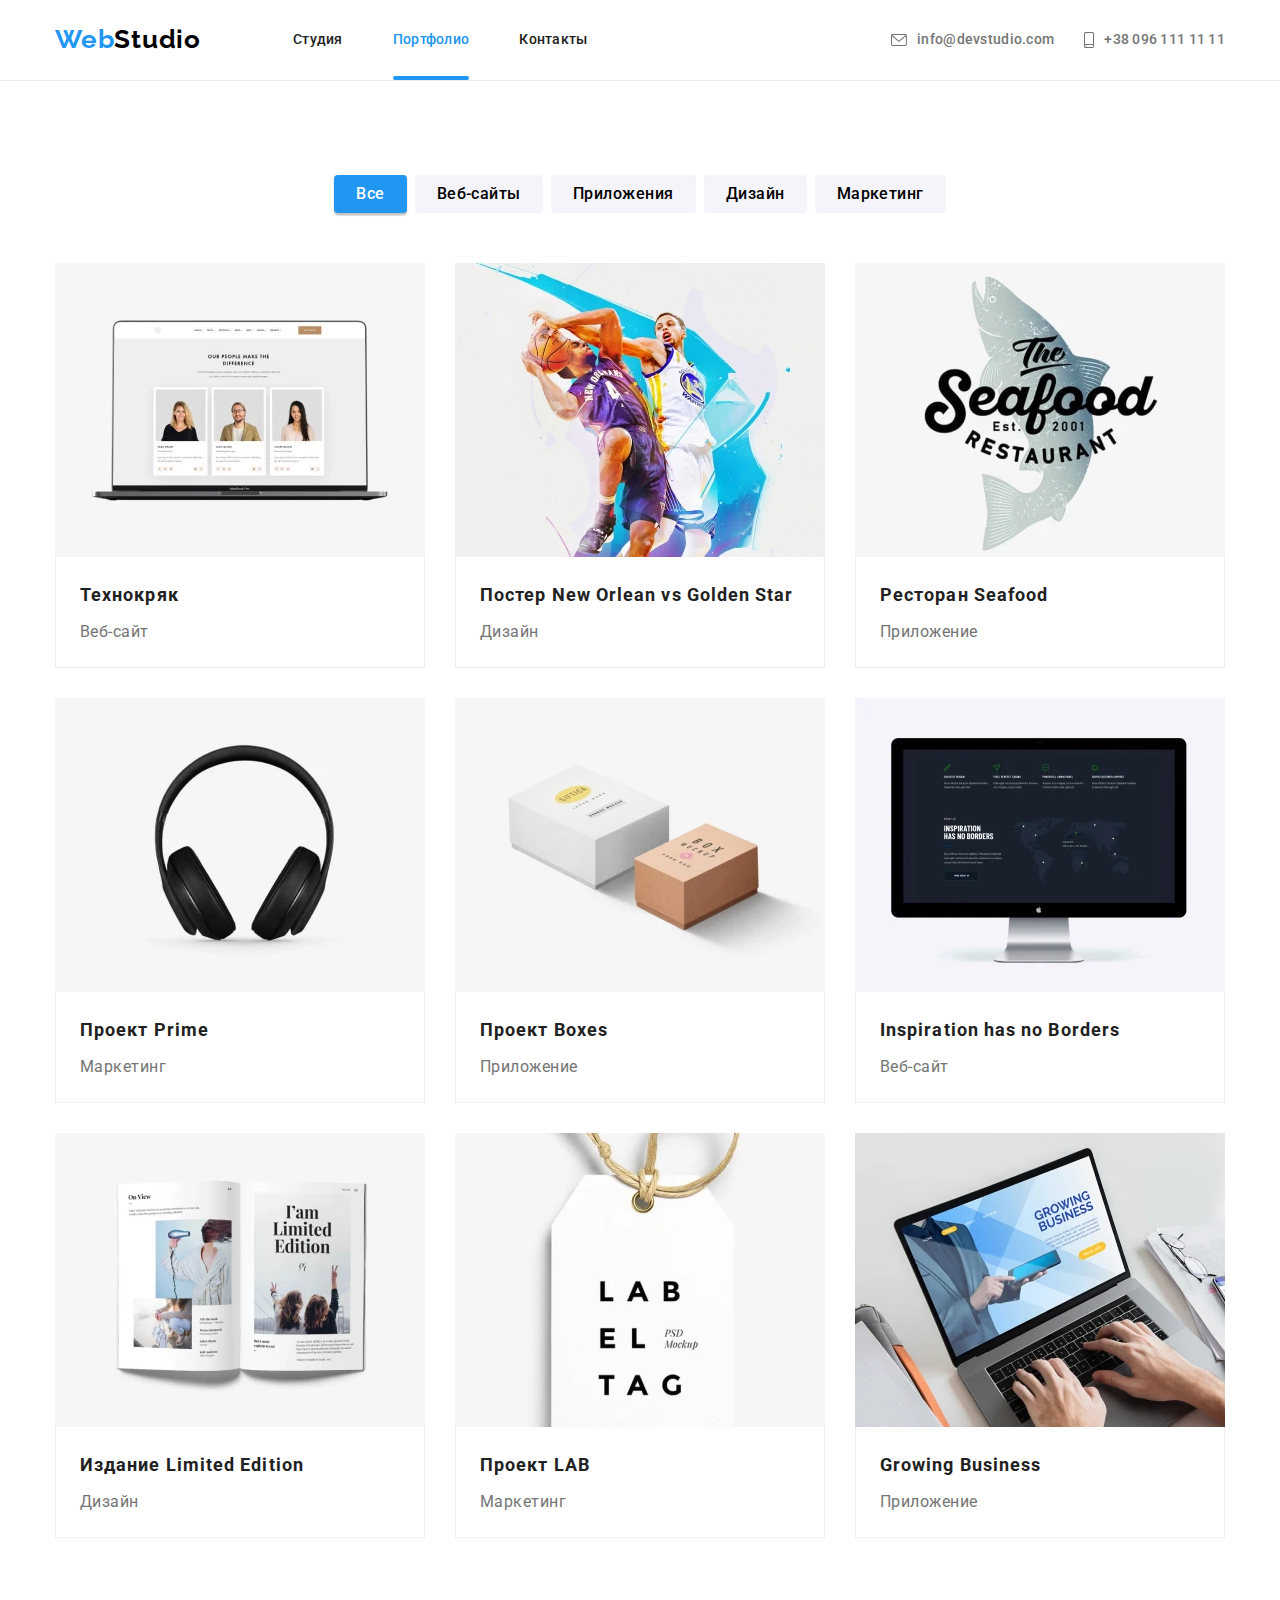
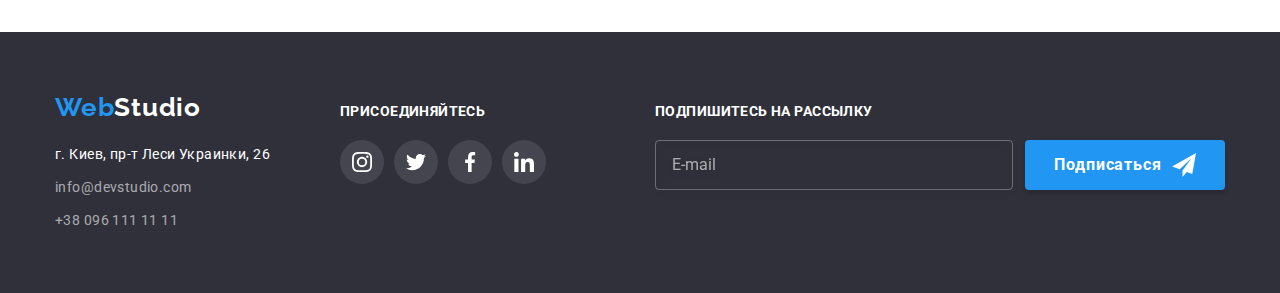
==== commit 9abb8430: "Створює адаптивну графіку для секціїportfolio" ====
--- a/portfolio.html
+++ b/portfolio.html
@@ -22,7 +22,7 @@
 		<link rel="stylesheet" href="./css/main.min.css" />
 	</head>
 
-	<body>
+	<body data-body>
 		<!--Cекція хедер-->
 		<header class="header">
 			<div class="header__container container">
@@ -130,7 +130,54 @@
 						<li class="card-set__item">
 							<a class="portfolio__link link" href="">
 								<div class="portfolio__thumb">
-									<img src="./images/project-1.jpg" alt="Веб-сайт на экране ноутбука" width="370" height="294" />
+									<picture>
+										<!-- desktop screen -->
+										<source
+											media="(min-width: 1200px)"
+											srcset="./images/portfolio/portfolio-1-lg.webp 1x, ./images/portfolio/portfolio-1-lg@2x.webp 2x"
+											type="image/jpg"
+										/>
+
+										<source
+											media="(min-width: 1200px)"
+											srcset="./images/portfolio/portfolio-1-lg.jpg 1x, ./images/portfolio/portfolio-1-lg@2x.jpg 2x"
+											type="image/jpg"
+										/>
+
+										<!-- tablet screen -->
+										<source
+											media="(min-width: 768px)"
+											srcset="./images/portfolio/portfolio-1-md.webp 1x, ./images/portfolio/portfolio-1-md@2x.webp 2x"
+											type="image/jpg"
+										/>
+
+										<source
+											media="(min-width: 768px)"
+											srcset="./images/portfolio/portfolio-1-md.jpg 1x, ./images/portfolio/portfolio-1-md@2x.jpg 2x"
+											type="image/jpg"
+										/>
+
+										<!-- mobile screen -->
+										<source
+											media="(max-width: 767px)"
+											srcset="./images/portfolio/portfolio-1-sm.webp 1x, ./images/portfolio/portfolio-1-sm@2x.webp 2x"
+											type="image/jpg"
+										/>
+
+										<source
+											media="(max-width: 767px)"
+											srcset="./images/portfolio/portfolio-1-sm.jpg 1x, ./images/portfolio/portfolio-1-sm@2x.jpg 2x"
+											type="image/jpg"
+										/>
+
+										<img
+											class="team__image"
+											src="./images/portfolio/portfolio-1-sm.jpg"
+											alt="Веб-сайт на экране ноутбука"
+											width="450"
+											height="294"
+										/>
+									</picture>
 									<div class="overlay">
 										<p class="overlay__text"
 											>Ресурс предлагает комплексные предложения с разным уровнем функционала и сервисов. Все это
@@ -147,7 +194,55 @@
 						<li class="card-set__item">
 							<a class="portfolio__link link" href="">
 								<div class="portfolio__thumb">
-									<img src="./images/project-2.jpg" alt="Два баскетболиста" width="370" height="294" />
+									<picture>
+										<!-- desktop screen -->
+
+										<source
+											media="(min-width: 1200px)"
+											srcset="./images/portfolio/portfolio-2-lg.webp 1x, ./images/portfolio/portfolio-2-lg@2x.webp 2x"
+											type="image/jpg"
+										/>
+
+										<source
+											media="(min-width: 1200px)"
+											srcset="./images/portfolio/portfolio-2-lg.jpg 1x, ./images/portfolio/portfolio-2-lg@2x.jpg 2x"
+											type="image/jpg"
+										/>
+
+										<!-- tablet screen -->
+										<source
+											media="(min-width: 768px)"
+											srcset="./images/portfolio/portfolio-2-md.webp 1x, ./images/portfolio/portfolio-2-md@2x.webp 2x"
+											type="image/jpg"
+										/>
+
+										<source
+											media="(min-width: 768px)"
+											srcset="./images/portfolio/portfolio-2-md.jpg 1x, ./images/portfolio/portfolio-2-md@2x.jpg 2x"
+											type="image/jpg"
+										/>
+
+										<!-- mobile screen -->
+										<source
+											media="(max-width: 767px)"
+											srcset="./images/portfolio/portfolio-2-sm.webp 1x, ./images/portfolio/portfolio-2-sm@2x.webp 2x"
+											type="image/jpg"
+										/>
+
+										<source
+											media="(max-width: 767px)"
+											srcset="./images/portfolio/portfolio-2-sm.jpg 1x, ./images/portfolio/portfolio-2-sm@2x.jpg 2x"
+											type="image/jpg"
+										/>
+
+										<img
+											class="team__image"
+											src="./images/portfolio/portfolio-2-sm.jpg"
+											alt="Два баскетболиста"
+											width="450"
+											height="294"
+										/>
+									</picture>
 									<div class="overlay">
 										<p class="overlay__text"
 											>Ресурс предлагает комплексные предложения с разным уровнем функционала и сервисов. Все это
@@ -164,7 +259,55 @@
 						<li class="card-set__item">
 							<a class="portfolio__link link" href="">
 								<div class="portfolio__thumb">
-									<img src="./images/project-3.jpg" alt="Лого ресторана Seafood" width="370" height="294" />
+									<picture>
+										<!-- desktop screen -->
+
+										<source
+											media="(min-width: 1200px)"
+											srcset="./images/portfolio/portfolio-3-lg.webp 1x, ./images/portfolio/portfolio-3-lg@2x.webp 2x"
+											type="image/jpg"
+										/>
+
+										<source
+											media="(min-width: 1200px)"
+											srcset="./images/portfolio/portfolio-3-lg.jpg 1x, ./images/portfolio/portfolio-3-lg@2x.jpg 2x"
+											type="image/jpg"
+										/>
+
+										<!-- tablet screen -->
+										<source
+											media="(min-width: 768px)"
+											srcset="./images/portfolio/portfolio-3-md.webp 1x, ./images/portfolio/portfolio-3-md@2x.webp 2x"
+											type="image/jpg"
+										/>
+
+										<source
+											media="(min-width: 768px)"
+											srcset="./images/portfolio/portfolio-3-md.jpg 1x, ./images/portfolio/portfolio-3-md@2x.jpg 2x"
+											type="image/jpg"
+										/>
+
+										<!-- mobile screen -->
+										<source
+											media="(max-width: 767px)"
+											srcset="./images/portfolio/portfolio-3-sm.webp 1x, ./images/portfolio/portfolio-3-sm@2x.webp 2x"
+											type="image/jpg"
+										/>
+
+										<source
+											media="(max-width: 767px)"
+											srcset="./images/portfolio/portfolio-3-sm.jpg 1x, ./images/portfolio/portfolio-3-sm@2x.jpg 2x"
+											type="image/jpg"
+										/>
+
+										<img
+											class="team__image"
+											src="./images/portfolio/portfolio-3-sm.jpg"
+											alt="Лого ресторана Seafood"
+											width="450"
+											height="294"
+										/>
+									</picture>
 									<div class="overlay">
 										<p class="overlay__text"
 											>Ресурс предлагает комплексные предложения с разным уровнем функционала и сервисов. Все это
@@ -181,7 +324,54 @@
 						<li class="card-set__item">
 							<a class="portfolio__link link" href="">
 								<div class="portfolio__thumb">
-									<img src="./images/project-4.jpg" alt="Черные наушники" width="370" height="294" />
+									<picture>
+										<!-- desktop screen -->
+										<source
+											media="(min-width: 1200px)"
+											srcset="./images/portfolio/portfolio-4-lg.webp 1x, ./images/portfolio/portfolio-4-lg@2x.webp 2x"
+											type="image/jpg"
+										/>
+
+										<source
+											media="(min-width: 1200px)"
+											srcset="./images/portfolio/portfolio-4-lg.jpg 1x, ./images/portfolio/portfolio-4-lg@2x.jpg 2x"
+											type="image/jpg"
+										/>
+
+										<!-- tablet screen -->
+										<source
+											media="(min-width: 768px)"
+											srcset="./images/portfolio/portfolio-4-md.webp 1x, ./images/portfolio/portfolio-4-md@2x.webp 2x"
+											type="image/jpg"
+										/>
+
+										<source
+											media="(min-width: 768px)"
+											srcset="./images/portfolio/portfolio-4-md.jpg 1x, ./images/portfolio/portfolio-4-md@2x.jpg 2x"
+											type="image/jpg"
+										/>
+
+										<!-- mobile screen -->
+										<source
+											media="(max-width: 767px)"
+											srcset="./images/portfolio/portfolio-4-sm.webp 1x, ./images/portfolio/portfolio-4-sm@2x.webp 2x"
+											type="image/jpg"
+										/>
+
+										<source
+											media="(max-width: 767px)"
+											srcset="./images/portfolio/portfolio-4-sm.jpg 1x, ./images/portfolio/portfolio-4-sm@2x.jpg 2x"
+											type="image/jpg"
+										/>
+
+										<img
+											class="team__image"
+											src="./images/portfolio/portfolio-4-sm.jpg"
+											alt="Черные наушники"
+											width="450"
+											height="294"
+										/>
+									</picture>
 									<div class="overlay">
 										<p class="overlay__text"
 											>Ресурс предлагает комплексные предложения с разным уровнем функционала и сервисов. Все это
@@ -199,7 +389,54 @@
 						<li class="card-set__item">
 							<a class="portfolio__link link" href="">
 								<div class="portfolio__thumb">
-									<img src="./images/project-5.jpg" alt="Белая и коричневая коробки" width="370" height="294" />
+									<picture>
+										<!-- desktop screen -->
+										<source
+											media="(min-width: 1200px)"
+											srcset="./images/portfolio/portfolio-5-lg.webp 1x, ./images/portfolio/portfolio-5-lg@2x.webp 2x"
+											type="image/jpg"
+										/>
+
+										<source
+											media="(min-width: 1200px)"
+											srcset="./images/portfolio/portfolio-5-lg.jpg 1x, ./images/portfolio/portfolio-5-lg@2x.jpg 2x"
+											type="image/jpg"
+										/>
+
+										<!-- tablet screen -->
+										<source
+											media="(min-width: 768px)"
+											srcset="./images/portfolio/portfolio-5-md.webp 1x, ./images/portfolio/portfolio-5-md@2x.webp 2x"
+											type="image/jpg"
+										/>
+
+										<source
+											media="(min-width: 768px)"
+											srcset="./images/portfolio/portfolio-5-md.jpg 1x, ./images/portfolio/portfolio-5-md@2x.jpg 2x"
+											type="image/jpg"
+										/>
+
+										<!-- mobile screen -->
+										<source
+											media="(max-width: 767px)"
+											srcset="./images/portfolio/portfolio-5-sm.webp 1x, ./images/portfolio/portfolio-5-sm@2x.webp 2x"
+											type="image/jpg"
+										/>
+
+										<source
+											media="(max-width: 767px)"
+											srcset="./images/portfolio/portfolio-5-sm.jpg 1x, ./images/portfolio/portfolio-5-sm@2x.jpg 2x"
+											type="image/jpg"
+										/>
+
+										<img
+											class="team__image"
+											src="./images/portfolio/portfolio-5-sm.jpg"
+											alt="Белая и коричневая коробки"
+											width="450"
+											height="294"
+										/>
+									</picture>
 									<div class="overlay">
 										<p class="overlay__text"
 											>Ресурс предлагает комплексные предложения с разным уровнем функционала и сервисов. Все это
@@ -216,7 +453,54 @@
 						<li class="card-set__item">
 							<a class="portfolio__link link" href="">
 								<div class="portfolio__thumb">
-									<img src="./images/project-6.jpg" alt="Веб-сайт на экране монитора" width="370" height="294" />
+									<picture>
+										<!-- desktop screen -->
+										<source
+											media="(min-width: 1200px)"
+											srcset="./images/portfolio/portfolio-6-lg.webp 1x, ./images/portfolio/portfolio-6-lg@2x.webp 2x"
+											type="image/jpg"
+										/>
+
+										<source
+											media="(min-width: 1200px)"
+											srcset="./images/portfolio/portfolio-6-lg.jpg 1x, ./images/portfolio/portfolio-6-lg@2x.jpg 2x"
+											type="image/jpg"
+										/>
+
+										<!-- tablet screen -->
+										<source
+											media="(min-width: 768px)"
+											srcset="./images/portfolio/portfolio-6-md.webp 1x, ./images/portfolio/portfolio-6-md@2x.webp 2x"
+											type="image/jpg"
+										/>
+
+										<source
+											media="(min-width: 768px)"
+											srcset="./images/portfolio/portfolio-6-md.jpg 1x, ./images/portfolio/portfolio-6-md@2x.jpg 2x"
+											type="image/jpg"
+										/>
+
+										<!-- mobile screen -->
+										<source
+											media="(max-width: 767px)"
+											srcset="./images/portfolio/portfolio-6-sm.webp 1x, ./images/portfolio/portfolio-6-sm@2x.webp 2x"
+											type="image/jpg"
+										/>
+
+										<source
+											media="(max-width: 767px)"
+											srcset="./images/portfolio/portfolio-6-sm.jpg 1x, ./images/portfolio/portfolio-6-sm@2x.jpg 2x"
+											type="image/jpg"
+										/>
+
+										<img
+											class="team__image"
+											src="./images/portfolio/portfolio-6-sm.jpg"
+											alt="Веб-сайт на экране монитора"
+											width="450"
+											height="294"
+										/>
+									</picture>
 									<div class="overlay">
 										<p class="overlay__text"
 											>Ресурс предлагает комплексные предложения с разным уровнем функционала и сервисов. Все это
@@ -234,7 +518,54 @@
 						<li class="card-set__item">
 							<a class="portfolio__link link" href="">
 								<div class="portfolio__thumb">
-									<img src="./images/project-7.jpg" alt="Открытый журнал" width="370" height="294" />
+									<picture>
+										<!-- desktop screen -->
+										<source
+											media="(min-width: 1200px)"
+											srcset="./images/portfolio/portfolio-7-lg.webp 1x, ./images/portfolio/portfolio-7-lg@2x.webp 2x"
+											type="image/jpg"
+										/>
+
+										<source
+											media="(min-width: 1200px)"
+											srcset="./images/portfolio/portfolio-7-lg.jpg 1x, ./images/portfolio/portfolio-7-lg@2x.jpg 2x"
+											type="image/jpg"
+										/>
+
+										<!-- tablet screen -->
+										<source
+											media="(min-width: 768px)"
+											srcset="./images/portfolio/portfolio-7-md.webp 1x, ./images/portfolio/portfolio-7-md@2x.webp 2x"
+											type="image/jpg"
+										/>
+
+										<source
+											media="(min-width: 768px)"
+											srcset="./images/portfolio/portfolio-7-md.jpg 1x, ./images/portfolio/portfolio-7-md@2x.jpg 2x"
+											type="image/jpg"
+										/>
+
+										<!-- mobile screen -->
+										<source
+											media="(max-width: 767px)"
+											srcset="./images/portfolio/portfolio-7-sm.webp 1x, ./images/portfolio/portfolio-7-sm@2x.webp 2x"
+											type="image/jpg"
+										/>
+
+										<source
+											media="(max-width: 767px)"
+											srcset="./images/portfolio/portfolio-7-sm.jpg 1x, ./images/portfolio/portfolio-7-sm@2x.jpg 2x"
+											type="image/jpg"
+										/>
+
+										<img
+											class="team__image"
+											src="./images/portfolio/portfolio-7-sm.jpg"
+											alt="Открытый журнал"
+											width="450"
+											height="294"
+										/>
+									</picture>
 									<div class="overlay">
 										<p class="overlay__text"
 											>Ресурс предлагает комплексные предложения с разным уровнем функционала и сервисов. Все это
@@ -251,7 +582,54 @@
 						<li class="card-set__item">
 							<a class="portfolio__link link" href="">
 								<div class="portfolio__thumb">
-									<img src="./images/project-8.jpg" alt="Лейбл" width="370" height="294" />
+									<picture>
+										<!-- desktop screen -->
+										<source
+											media="(min-width: 1200px)"
+											srcset="./images/portfolio/portfolio-8-lg.webp 1x, ./images/portfolio/portfolio-8-lg@2x.webp 2x"
+											type="image/jpg"
+										/>
+
+										<source
+											media="(min-width: 1200px)"
+											srcset="./images/portfolio/portfolio-8-lg.jpg 1x, ./images/portfolio/portfolio-8-lg@2x.jpg 2x"
+											type="image/jpg"
+										/>
+
+										<!-- tablet screen -->
+										<source
+											media="(min-width: 768px)"
+											srcset="./images/portfolio/portfolio-8-md.webp 1x, ./images/portfolio/portfolio-8-md@2x.webp 2x"
+											type="image/jpg"
+										/>
+
+										<source
+											media="(min-width: 768px)"
+											srcset="./images/portfolio/portfolio-8-md.jpg 1x, ./images/portfolio/portfolio-8-md@2x.jpg 2x"
+											type="image/jpg"
+										/>
+
+										<!-- mobile screen -->
+										<source
+											media="(max-width: 767px)"
+											srcset="./images/portfolio/portfolio-8-sm.webp 1x, ./images/portfolio/portfolio-8-sm@2x.webp 2x"
+											type="image/jpg"
+										/>
+
+										<source
+											media="(max-width: 767px)"
+											srcset="./images/portfolio/portfolio-8-sm.jpg 1x, ./images/portfolio/portfolio-8-sm@2x.jpg 2x"
+											type="image/jpg"
+										/>
+
+										<img
+											class="team__image"
+											src="./images/portfolio/portfolio-8-sm.jpg"
+											alt="Лейбл"
+											width="450"
+											height="294"
+										/>
+									</picture>
 									<div class="overlay">
 										<p class="overlay__text"
 											>Ресурс предлагает комплексные предложения с разным уровнем функционала и сервисов. Все это
@@ -268,7 +646,54 @@
 						<li class="card-set__item">
 							<a class="portfolio__link link" href="">
 								<div class="portfolio__thumb">
-									<img src="./images/project-9.jpg" alt="Работа за ноутбуком" width="370" height="294" />
+									<picture>
+										<!-- desktop screen -->
+										<source
+											media="(min-width: 1200px)"
+											srcset="./images/portfolio/portfolio-9-lg.webp 1x, ./images/portfolio/portfolio-9-lg@2x.webp 2x"
+											type="image/jpg"
+										/>
+
+										<source
+											media="(min-width: 1200px)"
+											srcset="./images/portfolio/portfolio-9-lg.jpg 1x, ./images/portfolio/portfolio-9-lg@2x.jpg 2x"
+											type="image/jpg"
+										/>
+
+										<!-- tablet screen -->
+										<source
+											media="(min-width: 768px)"
+											srcset="./images/portfolio/portfolio-9-md.webp 1x, ./images/portfolio/portfolio-9-md@2x.webp 2x"
+											type="image/jpg"
+										/>
+
+										<source
+											media="(min-width: 768px)"
+											srcset="./images/portfolio/portfolio-9-md.jpg 1x, ./images/portfolio/portfolio-9-md@2x.jpg 2x"
+											type="image/jpg"
+										/>
+
+										<!-- mobile screen -->
+										<source
+											media="(max-width: 767px)"
+											srcset="./images/portfolio/portfolio-9-sm.webp 1x, ./images/portfolio/portfolio-9-sm@2x.webp 2x"
+											type="image/jpg"
+										/>
+
+										<source
+											media="(max-width: 767px)"
+											srcset="./images/portfolio/portfolio-9-sm.jpg 1x, ./images/portfolio/portfolio-9-sm@2x.jpg 2x"
+											type="image/jpg"
+										/>
+
+										<img
+											class="team__image"
+											src="./images/portfolio/portfolio-9-sm.jpg"
+											alt="Работа за ноутбуком"
+											width="450"
+											height="294"
+										/>
+									</picture>
 									<div class="overlay">
 										<p class="overlay__text"
 											>Ресурс предлагает комплексные предложения с разным уровнем функционала и сервисов. Все это
--- a/css/main.min.css
+++ b/css/main.min.css
@@ -1 +1 @@
-:root{--primary-text-color: #212121;--desc-text-color: #757575;--accent-color: #2196f3;--light-text-color: #ffffff;--address-text-color: rgba(255, 255, 255, 0.6);--logo-dark-color: #000000;--hover-btn-color: #188ce8;--main-background-color: #ffffff;--primary-background-color: #2f303a;--secondary-background-color: #f5f4fa;--primary-icon-color: #afb1b8;--primary-font-family: "Roboto", sans-serif;--secondary-font-family: "Raleway", sans-serif;--primary-font-size: 14px;--primary-letter-spacing: 0.03em;--items: 3;--indent: 30px;--transition-color: color 250ms cubic-bezier(0.4, 0, 0.2, 1);--transition-background-color: background-color 250ms cubic-bezier(0.4, 0, 0.2, 1);--anim-fast: 250ms cubic-bezier(0.4, 0, 0.2, 1)}.visually-hidden{position:absolute;width:1px;height:1px;margin:-1px;border:0;padding:0;white-space:nowrap;-webkit-clip-path:inset(100%);clip-path:inset(100%);clip:rect(0 0 0 0);overflow:hidden}body{background-color:var(--main-background-color);color:var(--primary-text-color);font-family:var(--primary-font-family);font-size:var(--primary-font-size);letter-spacing:var(--primary-letter-spacing)}h1,h2,h3,h4,p{margin:0}img{display:block;width:100%;height:auto}.list{padding:0;margin:0;list-style:none}.link{text-decoration:none}.card-set{display:-webkit-box;display:-ms-flexbox;display:flex;-ms-flex-wrap:wrap;flex-wrap:wrap;gap:var(--indent)}.card-set__item{-ms-flex-preferred-size:calc((100% - var(--indent)*(var(--items) - 1))/var(--items));flex-basis:calc((100% - var(--indent)*(var(--items) - 1))/var(--items))}.container{width:100%;padding-left:15px;padding-right:15px;margin-left:auto;margin-right:auto}@media screen and (min-width: 480px){.container{max-width:480px}}@media screen and (min-width: 768px){.container{max-width:768px}}@media screen and (min-width: 1200px){.container{max-width:1200px}}.btn-menu{display:-webkit-inline-box;display:-ms-inline-flexbox;display:inline-flex;margin:0;padding:0;border:none;background-color:rgba(0,0,0,0);z-index:10}.btn-menu__icon-cross{display:none}.btn-menu.is-open .btn-menu__icon-cross{display:block}.btn-menu.is-open .btn-menu__icon-burger{display:none}@media screen and (min-width: 768px){.btn-menu{display:none}}.mobile-menu{position:fixed;top:0;left:0;-webkit-transform:translate(100%);transform:translate(100%);width:100%;height:100%;padding:48px 40px;display:-webkit-box;display:-ms-flexbox;display:flex;-webkit-box-orient:vertical;-webkit-box-direction:normal;-ms-flex-direction:column;flex-direction:column;background-color:var(--secondary-background-color);z-index:1;-webkit-transition:-webkit-transform var(--anim-fast);transition:-webkit-transform var(--anim-fast);transition:transform var(--anim-fast);transition:transform var(--anim-fast), -webkit-transform var(--anim-fast)}.mobile-menu.is-open{-webkit-transform:translate(0);transform:translate(0)}@media screen and (min-width: 768px){.mobile-menu{display:none}}.mobile-menu__mobile-nav{margin-bottom:auto}.mobile-nav__item:not(:last-child){margin-bottom:32px}.mobile-nav__link{font-weight:500;font-size:40px;line-height:1.18;letter-spacing:.02em;color:var(--primary-text-color)}.mobile-nav__link--current{color:var(--accent-color)}.mobile-contact{margin-bottom:64px}.mobile-contact__item:not(:last-child){margin-bottom:32px}.mobile-contact__tel{font-weight:500;font-size:34px;line-height:1.18;letter-spacing:.02em;color:var(--accent-color)}.mobile-contact__address{font-weight:500;font-size:24px;line-height:1.17;letter-spacing:.02em;color:var(--desc-text-color)}.mobile-socials{display:-webkit-box;display:-ms-flexbox;display:flex;-ms-flex-wrap:wrap;flex-wrap:wrap;gap:10px}.mobile-socials__item:not(:last-child){padding-right:10px;border-right:1px solid rgba(33,33,33,.2)}.mobile-socials__link{font-weight:500;font-size:18px;line-height:1.22;letter-spacing:.02em;color:var(--accent-color)}.button{display:-webkit-box;display:-ms-flexbox;display:flex;min-width:200px;min-height:50px;margin-left:auto;margin-right:auto;padding:0;-webkit-box-pack:center;-ms-flex-pack:center;justify-content:center;-webkit-box-align:center;-ms-flex-align:center;align-items:center;color:var(--light-text-color);background-color:var(--accent-color);font-family:inherit;font-weight:700;font-size:16px;line-height:1.88;text-align:center;letter-spacing:.06em;border:none;-webkit-box-shadow:0px 4px 4px rgba(0,0,0,.15);box-shadow:0px 4px 4px rgba(0,0,0,.15);border-radius:4px;cursor:pointer}.button--interactive{-webkit-transition:var(--transition-background-color);transition:var(--transition-background-color)}.button--interactive:hover,.button--interactive:focus{background-color:var(--hover-btn-color)}.subtitle{font-size:var(---primary-font-size);font-weight:700;line-height:1.14;letter-spacing:var(--primary-letter-spacing);text-transform:uppercase}.subtitle--inverse{color:var(--light-text-color)}.subtitle--centered{text-align:center}.logo{color:var(--accent-color);font-family:var(--secondary-font-family);font-weight:700;font-size:26px;line-height:1.19;letter-spacing:var(--primary-letter-spacing)}.logo__logo-part{color:var(--logo-dark-color)}.logo__logo-part--inverse{color:var(--light-text-color)}.socials{display:-webkit-box;display:-ms-flexbox;display:flex;-webkit-box-pack:center;-ms-flex-pack:center;justify-content:center}.socials__item:not(:last-child){margin-right:10px}.socials__item{width:44px;height:44px}.socials__link{display:-webkit-box;display:-ms-flexbox;display:flex;width:100%;height:100%;-webkit-box-align:center;-ms-flex-align:center;align-items:center;-webkit-box-pack:center;-ms-flex-pack:center;justify-content:center;color:var(--primary-icon-color);border-radius:50%;-webkit-transition:var(--transition-color),var(--transition-background-color);transition:var(--transition-color),var(--transition-background-color)}.socials__icon{fill:currentColor}.socials__link:hover,.socials__link:focus{background-color:var(--accent-color);color:var(--light-text-color)}.socials__link--dark-theme{color:var(--light-text-color);background:rgba(255,255,255,.1);-webkit-transition:var(--transition-background-color);transition:var(--transition-background-color)}.contact{margin-left:auto}@media screen and (min-width: 1200px){.contact__item:not(:last-child){margin-right:30px}}.contact__link{display:-webkit-box;display:-ms-flexbox;display:flex;-webkit-box-align:center;-ms-flex-align:center;align-items:center;color:var(--desc-text-color);padding-top:5px;padding-bottom:5px;font-weight:500;line-height:1.14;letter-spacing:.02em;-webkit-transition:var(--transition-color);transition:var(--transition-color)}@media screen and (min-width: 1200px){.contact__link{padding-top:32px;padding-bottom:32px}}.contact__link:hover,.contact__link :focus{color:var(--accent-color)}.contact__icon{margin-right:10px;fill:currentColor}.address__link{color:var(--address-text-color)}.address__link--lighter-color{color:var(--light-text-color)}.address__item:not(:last-child){margin-bottom:9px}.address__link{font-style:normal;line-height:1.71;letter-spacing:var(--primary-letter-spacing);-webkit-transition:var(--transition-color);transition:var(--transition-color)}.address__link:hover,.address__link:focus{color:var(--accent-color)}.close-btn{position:absolute;display:-webkit-box;display:-ms-flexbox;display:flex;-webkit-box-align:center;-ms-flex-align:center;align-items:center;-webkit-box-pack:center;-ms-flex-pack:center;justify-content:center;width:30px;height:30px;padding:0;fill:currentColor;background:#fff;border:1px solid rgba(0,0,0,.1);border-radius:50%;cursor:pointer;-webkit-transition:var(--transition-color);transition:var(--transition-color)}.btn-list__item:not(:last-child){margin-right:8px}@media screen and (max-width: 767px){.btn-list__item:nth-child(-n+3){margin-bottom:15px}}.secondary-btn{padding:6px 22px;font-family:inherit;font-weight:500;font-size:16px;line-height:1.62;text-align:center;letter-spacing:var(--primary-letter-spacing);border:none;background-color:var(--secondary-background-color);border-radius:4px;-webkit-transition:var(--transition-color),var(--transition-background-color),-webkit-box-shadow var(--anim-fast);transition:var(--transition-color),var(--transition-background-color),-webkit-box-shadow var(--anim-fast);transition:var(--transition-color),var(--transition-background-color),box-shadow var(--anim-fast);transition:var(--transition-color),var(--transition-background-color),box-shadow var(--anim-fast),-webkit-box-shadow var(--anim-fast)}.secondary-btn--current,.secondary-btn:hover,.secondary-btn:focus{color:var(--light-text-color);background-color:var(--accent-color);-webkit-box-shadow:0px 3px 1px rgba(0,0,0,.1),0px 1px 2px rgba(0,0,0,.08),0px 2px 2px rgba(0,0,0,.12);box-shadow:0px 3px 1px rgba(0,0,0,.1),0px 1px 2px rgba(0,0,0,.08),0px 2px 2px rgba(0,0,0,.12)}.secondary-btn:hover,.secondary-btn:focus{cursor:pointer}.overlay{position:absolute;display:-webkit-box;display:-ms-flexbox;display:flex;-webkit-box-pack:center;-ms-flex-pack:center;justify-content:center;-webkit-box-align:center;-ms-flex-align:center;align-items:center;top:0;left:0;width:100%;height:100%;font-size:18px;line-height:1.56;color:var(--light-text-color);background:rgba(33,150,243,.9);-webkit-transition:-webkit-transform var(--anim-fast);transition:-webkit-transform var(--anim-fast);transition:transform var(--anim-fast);transition:transform var(--anim-fast), -webkit-transform var(--anim-fast);-webkit-transform:translateY(100%);transform:translateY(100%);overflow:hidden}.overlay__text{width:402px}@media screen and (min-width: 768px){.overlay__text{width:306px}}@media screen and (min-width: 1200px){.overlay__text{width:322px}}.portfolio__link:hover .overlay,.portfolio__link:focus .overlay{-webkit-transform:none;transform:none}@media screen and (max-width: 767px){.header__container{display:-webkit-box;display:-ms-flexbox;display:flex;-webkit-box-align:center;-ms-flex-align:center;align-items:center;-webkit-box-pack:justify;-ms-flex-pack:justify;justify-content:space-between}}.header__block{display:-webkit-box;display:-ms-flexbox;display:flex;-webkit-box-align:center;-ms-flex-align:center;align-items:center}.header__logo{padding-top:16px;padding-bottom:16px}@media screen and (min-width: 768px){.header__logo{margin-right:87px;padding-top:24px;padding-bottom:25px}}@media screen and (min-width: 1200px){.header__logo{margin-right:92px}}@media screen and (max-width: 767px){.header__contact{display:none}}@media screen and (min-width: 1200px){.header__contact{display:-webkit-box;display:-ms-flexbox;display:flex;-webkit-box-align:center;-ms-flex-align:center;align-items:center}}.nav{display:-webkit-box;display:-ms-flexbox;display:flex;-webkit-box-align:center;-ms-flex-align:center;align-items:center}.nav__list{display:-webkit-box;display:-ms-flexbox;display:flex}@media screen and (max-width: 767px){.nav__list{display:none}}.nav__item:not(:last-child){margin-right:50px}.nav__link{display:block;padding-top:32px;padding-bottom:0px;color:inherit;font-weight:500;line-height:1.14;letter-spacing:.02em;-webkit-transition:var(--transition-color);transition:var(--transition-color)}.nav__link--current,.nav__link:hover,.nav__link:focus{color:var(--accent-color)}.nav__link--current::after{content:"";display:block;width:100%;height:4px;margin-top:28px;background-color:var(--accent-color);border-radius:2px}.hero{padding-top:200px;padding-bottom:200px;margin-left:auto;margin-right:auto;max-width:1600px;height:600px;background-color:var(--primary-background-color);background-image:-webkit-gradient(linear, left top, left bottom, from(rgba(47, 48, 58, 0.4)), to(rgba(47, 48, 58, 0.4))),url(../images/hero-img.jpg);background-image:linear-gradient(rgba(47, 48, 58, 0.4), rgba(47, 48, 58, 0.4)),url(../images/hero-img.jpg);background-repeat:no-repeat;background-position:center;background-size:cover}.hero__title{margin-bottom:30px;color:var(--light-text-color);font-weight:900;font-size:26px;line-height:1.62;text-align:center;letter-spacing:.06em;text-transform:uppercase}@media screen and (min-width: 1200px){.hero__title{font-size:44px;line-height:1.36}}.benefits{padding-top:60px;padding-bottom:60px}@media screen and (min-width: 1200px){.benefits{padding-top:94px;padding-bottom:94px}}@media screen and (min-width: 768px){.benefits__list{display:-webkit-box;display:-ms-flexbox;display:flex;-ms-flex-wrap:wrap;flex-wrap:wrap;gap:30px}}@media screen and (min-width: 1200px){.benefits__list{-ms-flex-wrap:nowrap;flex-wrap:nowrap}}.benefits__item{width:100%}@media screen and (min-width: 768px){.benefits__item{-ms-flex-preferred-size:calc((100% - 30px)/2);flex-basis:calc((100% - 30px)/2)}}@media screen and (min-width: 1200px){.benefits__item{width:calc((100% - 30px)/3)}}@media screen and (max-width: 767px){.benefits__item:not(:last-child){margin-bottom:30px}}.benefits__pic{display:-webkit-box;display:-ms-flexbox;display:flex;margin-bottom:30px;-webkit-box-pack:center;-ms-flex-pack:center;justify-content:center;-webkit-box-align:center;-ms-flex-align:center;align-items:center;height:120px;background-color:var(--secondary-background-color)}.benefits__subtitle{margin-bottom:10px;text-align:center}@media screen and (min-width: 768px){.benefits__subtitle{text-align:left}}.benefits__desc{color:var(--desc-text-color);line-height:1.71;letter-spacing:var(--primary-letter-spacing);text-align:left}.work{padding-top:94px;padding-bottom:94px;padding-top:0}@media screen and (max-width: 1199px){.work{display:none}}.work__title{font-size:28px;line-height:1.18;text-align:center;letter-spacing:var(--primary-letter-spacing);margin-bottom:30px}@media screen and (min-width: 1200px){.work__title{font-size:36px;line-height:1.17;text-align:center;letter-spacing:var(--primary-letter-spacing);margin-bottom:50px}}.work__list{display:-webkit-box;display:-ms-flexbox;display:flex}.work__item:not(:last-child){margin-right:30px}.work__item{position:relative}.work__subtitle{position:absolute;display:-webkit-box;display:-ms-flexbox;display:flex;-webkit-box-pack:center;-ms-flex-pack:center;justify-content:center;bottom:0;-webkit-box-align:center;-ms-flex-align:center;align-items:center;width:100%;height:70px;background:rgba(47,48,58,.8)}.team{padding-top:60px;padding-bottom:60px;background-color:var(--secondary-background-color)}@media screen and (min-width: 1200px){.team{padding-top:94px;padding-bottom:94px}}.team__title{font-size:28px;line-height:1.18;text-align:center;letter-spacing:var(--primary-letter-spacing);margin-bottom:30px}@media screen and (min-width: 1200px){.team__title{font-size:36px;line-height:1.17;text-align:center;letter-spacing:var(--primary-letter-spacing);margin-bottom:50px}}.team__list{--items: 1}@media screen and (min-width: 768px){.team__list{--items: 2}}@media screen and (min-width: 1200px){.team__list{--items: 4}}.team__item{background-color:var(--main-background-color);-webkit-box-shadow:0px 1px 3px rgba(0,0,0,.12),0px 1px 1px rgba(0,0,0,.14),0px 2px 1px rgba(0,0,0,.2);box-shadow:0px 1px 3px rgba(0,0,0,.12),0px 1px 1px rgba(0,0,0,.14),0px 2px 1px rgba(0,0,0,.2);border-radius:0px 0px 4px 4px}.team__box{padding-top:30px;padding-bottom:24px}@media screen and (min-width: 1200px){.team__box{padding-bottom:30px}}.team__subtitle,.team__position{font-size:16px;line-height:1.19;text-align:center;letter-spacing:.03em}.team__subtitle{margin-bottom:10px;font-weight:500}.team__position{margin-bottom:16px;color:var(--desc-text-color)}.clients{padding-top:60px;padding-bottom:60px}@media screen and (min-width: 1200px){.clients{padding-top:94px;padding-bottom:94px}}.clients__title{font-size:28px;line-height:1.18;text-align:center;letter-spacing:var(--primary-letter-spacing);margin-bottom:30px}@media screen and (min-width: 1200px){.clients__title{font-size:36px;line-height:1.17;text-align:center;letter-spacing:var(--primary-letter-spacing);margin-bottom:50px}}.clients__list{--items: 2}@media screen and (min-width: 768px){.clients__list{--items: 3}}@media screen and (min-width: 1200px){.clients__list{--items: 6}}.clients__link{display:-webkit-box;display:-ms-flexbox;display:flex;-webkit-box-pack:center;-ms-flex-pack:center;justify-content:center;-webkit-box-align:center;-ms-flex-align:center;align-items:center;height:92px;color:var(--primary-icon-color);border:1px solid var(--primary-icon-color);border-radius:4px;-webkit-transition:var(--transition-color),border-color var(--anim-fast);transition:var(--transition-color),border-color var(--anim-fast)}.clients__link:hover,.clients__link:focus{color:var(--accent-color);border-color:var(--accent-color)}.clients__icon{fill:currentColor}.footer{padding-top:60px;padding-bottom:60px;background-color:var(--primary-background-color)}@media screen and (min-width: 768px){.footer__wrapper{display:-webkit-box;display:-ms-flexbox;display:flex;-ms-flex-pack:distribute;justify-content:space-around;-webkit-box-align:baseline;-ms-flex-align:baseline;align-items:baseline}}.footer__logo{display:inline-block;margin-bottom:20px}@media screen and (max-width: 1199px){.fotter__adress-block{text-align:center;margin-bottom:60px}}@media screen and (min-width: 1200px){.footer__container{display:-webkit-box;display:-ms-flexbox;display:flex;-webkit-box-align:baseline;-ms-flex-align:baseline;align-items:baseline}}@media screen and (max-width: 1199px){.footer__socials-block{text-align:center;margin-bottom:60px}}@media screen and (min-width: 1200px){.footer__socials-block{margin-left:70px}}.footer__subtitle{display:block;margin-bottom:20px}@media screen and (max-width: 1199px){.footer-form-feild{text-align:center}}@media screen and (min-width: 1200px){.footer-form-feild{margin-left:auto}}@media screen and (min-width: 1200px){.footer-form{position:relative;display:-webkit-box;display:-ms-flexbox;display:flex}}.footer-form-input{padding:15px 16px;width:100%;max-width:450px;height:50px;background-color:rgba(0,0,0,0);border:1px solid rgba(255,255,255,.3);-webkit-filter:drop-shadow(0px 4px 4px rgba(0, 0, 0, 0.15));filter:drop-shadow(0px 4px 4px rgba(0, 0, 0, 0.15));border-radius:4px;color:var(--light-text-color)}@media screen and (max-width: 1199px){.footer-form-input{margin-bottom:20px}}@media screen and (min-width: 1200px){.footer-form-input{margin-right:12px;width:358px}}.footer-form-input::-webkit-input-placeholder{font-size:16px;line-height:1.25;color:var(--address-text-color)}.footer-form-input::-moz-placeholder{font-size:16px;line-height:1.25;color:var(--address-text-color)}.footer-form-input:-ms-input-placeholder{font-size:16px;line-height:1.25;color:var(--address-text-color)}.footer-form-input::-ms-input-placeholder{font-size:16px;line-height:1.25;color:var(--address-text-color)}.footer-form-input::placeholder{font-size:16px;line-height:1.25;color:var(--address-text-color)}.footer-form-icon{margin-left:10px;fill:currentColor}.backdrop{position:fixed;top:0;left:0;width:100%;height:100%;background:rgba(0,0,0,.2);padding:93px 15px 94px 15px;overflow-y:scroll;opacity:1;visibility:visible;pointer-events:initial;z-index:100;-webkit-transition:opacity 500ms cubic-bezier(0.4, 0, 0.2, 1),visibility 500ms cubic-bezier(0.4, 0, 0.2, 1);transition:opacity 500ms cubic-bezier(0.4, 0, 0.2, 1),visibility 500ms cubic-bezier(0.4, 0, 0.2, 1)}.backdrop.is-hidden{opacity:0;visibility:hidden;pointer-events:none;-webkit-transform:scale(4) rotateZ(90deg);transform:scale(4) rotateZ(90deg);-webkit-transition:opacity 800ms cubic-bezier(0.4, 0, 0.2, 1),visibility 800ms cubic-bezier(0.4, 0, 0.2, 1),-webkit-transform 1600ms cubic-bezier(0.4, 0, 0.2, 1);transition:opacity 800ms cubic-bezier(0.4, 0, 0.2, 1),visibility 800ms cubic-bezier(0.4, 0, 0.2, 1),-webkit-transform 1600ms cubic-bezier(0.4, 0, 0.2, 1);transition:opacity 800ms cubic-bezier(0.4, 0, 0.2, 1),visibility 800ms cubic-bezier(0.4, 0, 0.2, 1),transform 1600ms cubic-bezier(0.4, 0, 0.2, 1);transition:opacity 800ms cubic-bezier(0.4, 0, 0.2, 1),visibility 800ms cubic-bezier(0.4, 0, 0.2, 1),transform 1600ms cubic-bezier(0.4, 0, 0.2, 1),-webkit-transform 1600ms cubic-bezier(0.4, 0, 0.2, 1)}.modal{position:relative;padding:40px;background:#fff;-webkit-box-shadow:0px 1px 3px rgba(0,0,0,.12),0px 1px 1px rgba(0,0,0,.14),0px 2px 1px rgba(0,0,0,.2);box-shadow:0px 1px 3px rgba(0,0,0,.12),0px 1px 1px rgba(0,0,0,.14),0px 2px 1px rgba(0,0,0,.2);border-radius:4px}@media screen and (min-width: 768px){.modal{position:absolute;top:50%;left:50%;-webkit-transform:translateX(-50%) translateY(-50%);transform:translateX(-50%) translateY(-50%);width:450px;height:609px}}@media screen and (min-width: 1200px){.modal{width:528px;height:581px}}.modal__close-btn{top:8px;right:8px}.modal-form-subtitle{display:block;margin-bottom:12px;font-weight:700;font-size:20px;line-height:1.5;text-align:center}@media screen and (min-width: 1200px){.modal-form-subtitle{line-height:1.15}}.modal-form-label{display:block;margin-bottom:4px;font-weight:400;font-size:12px;line-height:1,17;letter-spacing:.01em;color:var(--desc-text-color)}.modal-form-input,.modal-form-textarea{display:block;width:100%;border:1px solid rgba(33,33,33,.2);border-radius:4px}.modal-form-input{height:40px;padding:11px 12px 11px 42px;-webkit-transition:var(--transition-color),border-color var(--anim-fast);transition:var(--transition-color),border-color var(--anim-fast)}.modal-form-field{position:relative;margin-bottom:10px}.modal-form-icon{position:absolute;top:50%;left:12px;-webkit-transform:translateY(-50%);transform:translateY(-50%);fill:currentColor;-webkit-transition:var(--transition-color);transition:var(--transition-color)}.modal-form-textarea{margin-bottom:20px;padding:12px;height:120px;resize:none;-webkit-transition:var(--transition-color),border-color var(--anim-fast);transition:var(--transition-color),border-color var(--anim-fast)}.modal__close-btn:hover,.modal__close-btn:focus,.modal-form-field:focus-within{color:var(--accent-color)}.modal-form-input:focus,.modal-form-textarea:focus{color:#000;outline:rgba(0,0,0,0)}.modal-form-input:hover,.modal-form-textarea:hover,.modal-form-input:focus,.modal-form-textarea:focus{border-color:var(--accent-color)}.modal-form-textarea::-webkit-input-placeholder{font-size:12px;line-height:14px;letter-spacing:.01em;color:rgba(117,117,117,.5)}.modal-form-textarea::-moz-placeholder{font-size:12px;line-height:14px;letter-spacing:.01em;color:rgba(117,117,117,.5)}.modal-form-textarea:-ms-input-placeholder{font-size:12px;line-height:14px;letter-spacing:.01em;color:rgba(117,117,117,.5)}.modal-form-textarea::-ms-input-placeholder{font-size:12px;line-height:14px;letter-spacing:.01em;color:rgba(117,117,117,.5)}.modal-form-textarea::placeholder{font-size:12px;line-height:14px;letter-spacing:.01em;color:rgba(117,117,117,.5)}.modal-form-checkbox{display:-webkit-box;display:-ms-flexbox;display:flex;-webkit-box-align:center;-ms-flex-align:center;align-items:center;-webkit-box-pack:center;-ms-flex-pack:center;justify-content:center;margin-bottom:30px}.modal-agreement-wrapper{margin-right:8px}@media screen and (min-width: 1200px){.modal-agreement-wrapper{margin-right:8.4px}}.modal-agreement-icon{fill:var(--light-text-color);border:2px solid var(--primary-text-color);border-radius:2px;-webkit-transition:var(--transition-background-color),border-color var(--anim-fast);transition:var(--transition-background-color),border-color var(--anim-fast)}.modal-agreement-input:checked+.modal-agreement-wrapper .modal-agreement-icon{background-color:var(--accent-color);border-color:var(--accent-color)}.modal-agreement-text{font-size:12px;line-height:1.67;color:#757575;-webkit-user-select:none;-moz-user-select:none;-ms-user-select:none;user-select:none}@media screen and (min-width: 1200px){.modal-agreement-text{line-height:1.71}}.modal-agreement-contract{-webkit-text-decoration-line:underline;text-decoration-line:underline;color:#2196f3}.modal-submit-btn{-webkit-transition:var(--transition-background-color);transition:var(--transition-background-color)}.modal-submit-btn:hover,.modal-submit-btn:focus{background-color:var(--hover-btn-color)}.portfolio{padding-top:60px;padding-bottom:60px;border-top:1px solid #ececec}@media screen and (min-width: 1200px){.portfolio{padding-top:94px;padding-bottom:94px}}.portfolio__btn-list{display:-webkit-box;display:-ms-flexbox;display:flex;-ms-flex-wrap:wrap;flex-wrap:wrap;margin-bottom:40px}@media screen and (min-width: 768px){.portfolio__btn-list{-webkit-box-pack:center;-ms-flex-pack:center;justify-content:center;margin-bottom:30px}}@media screen and (min-width: 1200px){.portfolio__btn-list{-webkit-box-pack:center;-ms-flex-pack:center;justify-content:center;margin-bottom:50px}}.portfolio__card-set{--items: 1}@media screen and (min-width: 768px){.portfolio__card-set{--items: 2}}@media screen and (min-width: 1200px){.portfolio__card-set{--items: 3}}.portfolio__link{display:block;-webkit-transition:-webkit-box-shadow var(--anim-fast);transition:-webkit-box-shadow var(--anim-fast);transition:box-shadow var(--anim-fast);transition:box-shadow var(--anim-fast), -webkit-box-shadow var(--anim-fast)}.portfolio__link:hover,.portfolio__link:focus{-webkit-box-shadow:0px 1px 1px rgba(0,0,0,.12),0px 4px 4px rgba(0,0,0,.06),1px 4px 6px rgba(0,0,0,.16);box-shadow:0px 1px 1px rgba(0,0,0,.12),0px 4px 4px rgba(0,0,0,.06),1px 4px 6px rgba(0,0,0,.16)}.portfolio__thumb{position:relative;overflow:hidden}.portfolio__box{padding:20px 24px;border:1px solid #eee;border-top:none}@media screen and (min-width: 768px)and (max-width: 1199px){.portfolio__box{min-height:146px}}.portfolio__subtitle{margin-bottom:4px;color:var(--primary-text-color);font-size:18px;line-height:2;letter-spacing:.06em}.portfolio__desc{color:var(--desc-text-color);font-size:16px;line-height:1.88;letter-spacing:var(--primary-letter-spacing)}/*# sourceMappingURL=main.min.css.map */+:root{--primary-text-color: #212121;--desc-text-color: #757575;--accent-color: #2196f3;--light-text-color: #ffffff;--address-text-color: rgba(255, 255, 255, 0.6);--logo-dark-color: #000000;--hover-btn-color: #188ce8;--main-background-color: #ffffff;--primary-background-color: #2f303a;--secondary-background-color: #f5f4fa;--primary-icon-color: #afb1b8;--primary-font-family: "Roboto", sans-serif;--secondary-font-family: "Raleway", sans-serif;--primary-font-size: 14px;--primary-letter-spacing: 0.03em;--items: 3;--indent: 30px;--transition-color: color 250ms cubic-bezier(0.4, 0, 0.2, 1);--transition-background-color: background-color 250ms cubic-bezier(0.4, 0, 0.2, 1);--anim-fast: 250ms cubic-bezier(0.4, 0, 0.2, 1)}.visually-hidden{position:absolute;width:1px;height:1px;margin:-1px;border:0;padding:0;white-space:nowrap;-webkit-clip-path:inset(100%);clip-path:inset(100%);clip:rect(0 0 0 0);overflow:hidden}body{background-color:var(--main-background-color);color:var(--primary-text-color);font-family:var(--primary-font-family);font-size:var(--primary-font-size);letter-spacing:var(--primary-letter-spacing)}h1,h2,h3,h4,p{margin:0}img{display:block;max-width:100%;height:auto}.no-scroll{overflow:hidden}.list{padding:0;margin:0;list-style:none}.link{text-decoration:none}.card-set{display:-webkit-box;display:-ms-flexbox;display:flex;-ms-flex-wrap:wrap;flex-wrap:wrap;gap:var(--indent)}.card-set__item{-ms-flex-preferred-size:calc((100% - var(--indent)*(var(--items) - 1))/var(--items));flex-basis:calc((100% - var(--indent)*(var(--items) - 1))/var(--items))}.container{width:100%;padding-left:15px;padding-right:15px;margin-left:auto;margin-right:auto}@media screen and (min-width: 480px){.container{max-width:480px}}@media screen and (min-width: 768px){.container{max-width:768px}}@media screen and (min-width: 1200px){.container{max-width:1200px}}.btn-menu{display:-webkit-inline-box;display:-ms-inline-flexbox;display:inline-flex;margin:0;padding:0;border:none;background-color:rgba(0,0,0,0);z-index:10;-webkit-transition:fill var(--anim-fast);transition:fill var(--anim-fast)}.btn-menu:hover,.btn-menu:focus{fill:var(--accent-color)}.btn-menu__icon-cross{display:none}.btn-menu.is-open .btn-menu__icon-cross{display:block}.btn-menu.is-open .btn-menu__icon-burger{display:none}@media screen and (min-width: 768px){.btn-menu{display:none}}.mobile-menu{position:fixed;top:0;left:0;-webkit-transform:translate(100%);transform:translate(100%);width:100%;height:100%;padding:48px 40px;display:-webkit-box;display:-ms-flexbox;display:flex;-webkit-box-orient:vertical;-webkit-box-direction:normal;-ms-flex-direction:column;flex-direction:column;background-color:var(--secondary-background-color);z-index:1;-webkit-transition:-webkit-transform var(--anim-fast);transition:-webkit-transform var(--anim-fast);transition:transform var(--anim-fast);transition:transform var(--anim-fast), -webkit-transform var(--anim-fast)}.mobile-menu.is-open{-webkit-transform:translate(0);transform:translate(0)}@media screen and (min-width: 768px){.mobile-menu{display:none}}.mobile-menu__mobile-nav{margin-bottom:auto}.mobile-nav__item:not(:last-child){margin-bottom:32px}.mobile-nav__link{font-weight:500;font-size:40px;line-height:1.18;letter-spacing:.02em;color:var(--primary-text-color)}.mobile-nav__link--current{color:var(--accent-color)}.mobile-contact{margin-bottom:64px}.mobile-contact__item:not(:last-child){margin-bottom:32px}.mobile-contact__tel{font-weight:500;font-size:34px;line-height:1.18;letter-spacing:.02em;color:var(--accent-color)}.mobile-contact__address{font-weight:500;font-size:24px;line-height:1.17;letter-spacing:.02em;color:var(--desc-text-color)}.mobile-socials{display:-webkit-box;display:-ms-flexbox;display:flex;-ms-flex-wrap:wrap;flex-wrap:wrap;gap:10px}.mobile-socials__item:not(:last-child){padding-right:10px;border-right:1px solid rgba(33,33,33,.2)}.mobile-socials__link{font-weight:500;font-size:18px;line-height:1.22;letter-spacing:.02em;color:var(--accent-color)}.button{display:-webkit-box;display:-ms-flexbox;display:flex;min-width:200px;min-height:50px;margin-left:auto;margin-right:auto;padding:0;-webkit-box-pack:center;-ms-flex-pack:center;justify-content:center;-webkit-box-align:center;-ms-flex-align:center;align-items:center;color:var(--light-text-color);background-color:var(--accent-color);font-family:inherit;font-weight:700;font-size:16px;line-height:1.88;text-align:center;letter-spacing:.06em;border:none;-webkit-box-shadow:0px 4px 4px rgba(0,0,0,.15);box-shadow:0px 4px 4px rgba(0,0,0,.15);border-radius:4px;cursor:pointer}.button--interactive{-webkit-transition:var(--transition-background-color);transition:var(--transition-background-color)}.button--interactive:hover,.button--interactive:focus{background-color:var(--hover-btn-color)}.subtitle{font-size:var(---primary-font-size);font-weight:700;line-height:1.14;letter-spacing:var(--primary-letter-spacing);text-transform:uppercase}.subtitle--inverse{color:var(--light-text-color)}.subtitle--centered{text-align:center}.logo{color:var(--accent-color);font-family:var(--secondary-font-family);font-weight:700;font-size:26px;line-height:1.19;letter-spacing:var(--primary-letter-spacing)}.logo__logo-part{color:var(--logo-dark-color)}.logo__logo-part--inverse{color:var(--light-text-color)}.socials{display:-webkit-box;display:-ms-flexbox;display:flex;-webkit-box-pack:center;-ms-flex-pack:center;justify-content:center}.socials__item:not(:last-child){margin-right:10px}.socials__item{width:44px;height:44px}.socials__link{display:-webkit-box;display:-ms-flexbox;display:flex;width:100%;height:100%;-webkit-box-align:center;-ms-flex-align:center;align-items:center;-webkit-box-pack:center;-ms-flex-pack:center;justify-content:center;color:var(--primary-icon-color);border-radius:50%;-webkit-transition:var(--transition-color),var(--transition-background-color);transition:var(--transition-color),var(--transition-background-color)}.socials__icon{fill:currentColor}.socials__link:hover,.socials__link:focus{background-color:var(--accent-color);color:var(--light-text-color)}.socials__link--dark-theme{color:var(--light-text-color);background:rgba(255,255,255,.1);-webkit-transition:var(--transition-background-color);transition:var(--transition-background-color)}.contact{margin-left:auto}@media screen and (min-width: 1200px){.contact__item:not(:last-child){margin-right:30px}}.contact__link{display:-webkit-box;display:-ms-flexbox;display:flex;-webkit-box-align:center;-ms-flex-align:center;align-items:center;color:var(--desc-text-color);padding-top:5px;padding-bottom:5px;font-weight:500;line-height:1.14;letter-spacing:.02em;-webkit-transition:var(--transition-color);transition:var(--transition-color)}@media screen and (min-width: 1200px){.contact__link{padding-top:32px;padding-bottom:32px}}.contact__link:hover,.contact__link :focus{color:var(--accent-color)}.contact__icon{margin-right:10px;fill:currentColor}.address__link{color:var(--address-text-color)}.address__link--lighter-color{color:var(--light-text-color)}.address__item:not(:last-child){margin-bottom:9px}.address__link{font-style:normal;line-height:1.71;letter-spacing:var(--primary-letter-spacing);-webkit-transition:var(--transition-color);transition:var(--transition-color)}.address__link:hover,.address__link:focus{color:var(--accent-color)}.close-btn{position:absolute;display:-webkit-box;display:-ms-flexbox;display:flex;-webkit-box-align:center;-ms-flex-align:center;align-items:center;-webkit-box-pack:center;-ms-flex-pack:center;justify-content:center;width:30px;height:30px;padding:0;fill:currentColor;background:#fff;border:1px solid rgba(0,0,0,.1);border-radius:50%;cursor:pointer;-webkit-transition:var(--transition-color);transition:var(--transition-color)}.btn-list__item:not(:last-child){margin-right:8px}@media screen and (max-width: 767px){.btn-list__item:nth-child(-n+3){margin-bottom:15px}}.secondary-btn{padding:6px 22px;font-family:inherit;font-weight:500;font-size:16px;line-height:1.62;text-align:center;letter-spacing:var(--primary-letter-spacing);border:none;background-color:var(--secondary-background-color);border-radius:4px;-webkit-transition:var(--transition-color),var(--transition-background-color),-webkit-box-shadow var(--anim-fast);transition:var(--transition-color),var(--transition-background-color),-webkit-box-shadow var(--anim-fast);transition:var(--transition-color),var(--transition-background-color),box-shadow var(--anim-fast);transition:var(--transition-color),var(--transition-background-color),box-shadow var(--anim-fast),-webkit-box-shadow var(--anim-fast)}.secondary-btn--current,.secondary-btn:hover,.secondary-btn:focus{color:var(--light-text-color);background-color:var(--accent-color);-webkit-box-shadow:0px 3px 1px rgba(0,0,0,.1),0px 1px 2px rgba(0,0,0,.08),0px 2px 2px rgba(0,0,0,.12);box-shadow:0px 3px 1px rgba(0,0,0,.1),0px 1px 2px rgba(0,0,0,.08),0px 2px 2px rgba(0,0,0,.12)}.secondary-btn:hover,.secondary-btn:focus{cursor:pointer}.overlay{position:absolute;display:-webkit-box;display:-ms-flexbox;display:flex;-webkit-box-pack:center;-ms-flex-pack:center;justify-content:center;-webkit-box-align:center;-ms-flex-align:center;align-items:center;top:0;left:0;width:100%;height:100%;font-size:18px;line-height:1.56;color:var(--light-text-color);background:rgba(33,150,243,.9);-webkit-transition:-webkit-transform var(--anim-fast);transition:-webkit-transform var(--anim-fast);transition:transform var(--anim-fast);transition:transform var(--anim-fast), -webkit-transform var(--anim-fast);-webkit-transform:translateY(100%);transform:translateY(100%);overflow:hidden}.overlay__text{width:402px}@media screen and (min-width: 768px){.overlay__text{width:306px}}@media screen and (min-width: 1200px){.overlay__text{width:322px}}.portfolio__link:hover .overlay,.portfolio__link:focus .overlay{-webkit-transform:none;transform:none}@media screen and (max-width: 767px){.header__container{display:-webkit-box;display:-ms-flexbox;display:flex;-webkit-box-align:center;-ms-flex-align:center;align-items:center;-webkit-box-pack:justify;-ms-flex-pack:justify;justify-content:space-between}}.header__block{display:-webkit-box;display:-ms-flexbox;display:flex;-webkit-box-align:center;-ms-flex-align:center;align-items:center}.header__logo{padding-top:16px;padding-bottom:16px}@media screen and (min-width: 768px){.header__logo{margin-right:87px;padding-top:24px;padding-bottom:25px}}@media screen and (min-width: 1200px){.header__logo{margin-right:92px}}@media screen and (max-width: 767px){.header__contact{display:none}}@media screen and (min-width: 1200px){.header__contact{display:-webkit-box;display:-ms-flexbox;display:flex;-webkit-box-align:center;-ms-flex-align:center;align-items:center}}.nav{display:-webkit-box;display:-ms-flexbox;display:flex;-webkit-box-align:center;-ms-flex-align:center;align-items:center}.nav__list{display:-webkit-box;display:-ms-flexbox;display:flex}@media screen and (max-width: 767px){.nav__list{display:none}}.nav__item:not(:last-child){margin-right:50px}.nav__link{display:block;padding-top:32px;padding-bottom:0px;color:inherit;font-weight:500;line-height:1.14;letter-spacing:.02em;-webkit-transition:var(--transition-color);transition:var(--transition-color)}.nav__link--current,.nav__link:hover,.nav__link:focus{color:var(--accent-color)}.nav__link--current::after{content:"";display:block;width:100%;height:4px;margin-top:28px;background-color:var(--accent-color);border-radius:2px}.hero{padding-top:200px;padding-bottom:200px;margin-left:auto;margin-right:auto;max-width:1600px;height:600px;background-color:var(--primary-background-color);background-image:-webkit-gradient(linear, left top, left bottom, from(rgba(47, 48, 58, 0.4)), to(rgba(47, 48, 58, 0.4))),url(../images/hero-img.jpg);background-image:linear-gradient(rgba(47, 48, 58, 0.4), rgba(47, 48, 58, 0.4)),url(../images/hero-img.jpg);background-repeat:no-repeat;background-position:center;background-size:cover}.hero__title{margin-bottom:30px;color:var(--light-text-color);font-weight:900;font-size:26px;line-height:1.62;text-align:center;letter-spacing:.06em;text-transform:uppercase}@media screen and (min-width: 1200px){.hero__title{font-size:44px;line-height:1.36}}.benefits{padding-top:60px;padding-bottom:60px}@media screen and (min-width: 1200px){.benefits{padding-top:94px;padding-bottom:94px}}@media screen and (min-width: 768px){.benefits__list{display:-webkit-box;display:-ms-flexbox;display:flex;-ms-flex-wrap:wrap;flex-wrap:wrap;gap:30px}}@media screen and (min-width: 1200px){.benefits__list{-ms-flex-wrap:nowrap;flex-wrap:nowrap}}.benefits__item{width:100%}@media screen and (min-width: 768px){.benefits__item{-ms-flex-preferred-size:calc((100% - 30px)/2);flex-basis:calc((100% - 30px)/2)}}@media screen and (min-width: 1200px){.benefits__item{width:calc((100% - 30px)/3)}}@media screen and (max-width: 767px){.benefits__item:not(:last-child){margin-bottom:30px}}.benefits__pic{display:-webkit-box;display:-ms-flexbox;display:flex;margin-bottom:30px;-webkit-box-pack:center;-ms-flex-pack:center;justify-content:center;-webkit-box-align:center;-ms-flex-align:center;align-items:center;height:120px;background-color:var(--secondary-background-color)}.benefits__subtitle{margin-bottom:10px;text-align:center}@media screen and (min-width: 768px){.benefits__subtitle{text-align:left}}.benefits__desc{color:var(--desc-text-color);line-height:1.71;letter-spacing:var(--primary-letter-spacing);text-align:left}.work{padding-top:94px;padding-bottom:94px;padding-top:0}@media screen and (max-width: 1199px){.work{display:none}}.work__title{font-size:28px;line-height:1.18;text-align:center;letter-spacing:var(--primary-letter-spacing);margin-bottom:30px}@media screen and (min-width: 1200px){.work__title{font-size:36px;line-height:1.17;text-align:center;letter-spacing:var(--primary-letter-spacing);margin-bottom:50px}}.work__list{display:-webkit-box;display:-ms-flexbox;display:flex}.work__item:not(:last-child){margin-right:30px}.work__item{position:relative}.work__subtitle{position:absolute;display:-webkit-box;display:-ms-flexbox;display:flex;-webkit-box-pack:center;-ms-flex-pack:center;justify-content:center;bottom:0;-webkit-box-align:center;-ms-flex-align:center;align-items:center;width:100%;height:70px;background:rgba(47,48,58,.8)}.team{padding-top:60px;padding-bottom:60px;background-color:var(--secondary-background-color)}@media screen and (min-width: 1200px){.team{padding-top:94px;padding-bottom:94px}}.team__title{font-size:28px;line-height:1.18;text-align:center;letter-spacing:var(--primary-letter-spacing);margin-bottom:30px}@media screen and (min-width: 1200px){.team__title{font-size:36px;line-height:1.17;text-align:center;letter-spacing:var(--primary-letter-spacing);margin-bottom:50px}}.team__list{--items: 1}@media screen and (min-width: 768px){.team__list{--items: 2}}@media screen and (min-width: 1200px){.team__list{--items: 4}}.team__item{background-color:var(--main-background-color);-webkit-box-shadow:0px 1px 3px rgba(0,0,0,.12),0px 1px 1px rgba(0,0,0,.14),0px 2px 1px rgba(0,0,0,.2);box-shadow:0px 1px 3px rgba(0,0,0,.12),0px 1px 1px rgba(0,0,0,.14),0px 2px 1px rgba(0,0,0,.2);border-radius:0px 0px 4px 4px}.team__box{padding-top:30px;padding-bottom:24px}@media screen and (min-width: 1200px){.team__box{padding-bottom:30px}}.team__subtitle,.team__position{font-size:16px;line-height:1.19;text-align:center;letter-spacing:.03em}.team__subtitle{margin-bottom:10px;font-weight:500}.team__position{margin-bottom:16px;color:var(--desc-text-color)}.clients{padding-top:60px;padding-bottom:60px}@media screen and (min-width: 1200px){.clients{padding-top:94px;padding-bottom:94px}}.clients__title{font-size:28px;line-height:1.18;text-align:center;letter-spacing:var(--primary-letter-spacing);margin-bottom:30px}@media screen and (min-width: 1200px){.clients__title{font-size:36px;line-height:1.17;text-align:center;letter-spacing:var(--primary-letter-spacing);margin-bottom:50px}}.clients__list{--items: 2}@media screen and (min-width: 768px){.clients__list{--items: 3}}@media screen and (min-width: 1200px){.clients__list{--items: 6}}.clients__link{display:-webkit-box;display:-ms-flexbox;display:flex;-webkit-box-pack:center;-ms-flex-pack:center;justify-content:center;-webkit-box-align:center;-ms-flex-align:center;align-items:center;height:92px;color:var(--primary-icon-color);border:1px solid var(--primary-icon-color);border-radius:4px;-webkit-transition:var(--transition-color),border-color var(--anim-fast);transition:var(--transition-color),border-color var(--anim-fast)}.clients__link:hover,.clients__link:focus{color:var(--accent-color);border-color:var(--accent-color)}.clients__icon{fill:currentColor}.footer{padding-top:60px;padding-bottom:60px;background-color:var(--primary-background-color)}@media screen and (min-width: 768px){.footer__wrapper{display:-webkit-box;display:-ms-flexbox;display:flex;-ms-flex-pack:distribute;justify-content:space-around;-webkit-box-align:baseline;-ms-flex-align:baseline;align-items:baseline}}.footer__logo{display:inline-block;margin-bottom:20px}@media screen and (max-width: 1199px){.fotter__adress-block{text-align:center;margin-bottom:60px}}@media screen and (min-width: 1200px){.footer__container{display:-webkit-box;display:-ms-flexbox;display:flex;-webkit-box-align:baseline;-ms-flex-align:baseline;align-items:baseline}}@media screen and (max-width: 1199px){.footer__socials-block{text-align:center;margin-bottom:60px}}@media screen and (min-width: 1200px){.footer__socials-block{margin-left:70px}}.footer__subtitle{display:block;margin-bottom:20px}@media screen and (max-width: 1199px){.footer-form-feild{text-align:center}}@media screen and (min-width: 1200px){.footer-form-feild{margin-left:auto}}@media screen and (min-width: 1200px){.footer-form{position:relative;display:-webkit-box;display:-ms-flexbox;display:flex}}.footer-form-input{padding:15px 16px;width:100%;max-width:450px;height:50px;background-color:rgba(0,0,0,0);border:1px solid rgba(255,255,255,.3);-webkit-filter:drop-shadow(0px 4px 4px rgba(0, 0, 0, 0.15));filter:drop-shadow(0px 4px 4px rgba(0, 0, 0, 0.15));border-radius:4px;color:var(--light-text-color)}@media screen and (max-width: 1199px){.footer-form-input{margin-bottom:20px}}@media screen and (min-width: 1200px){.footer-form-input{margin-right:12px;width:358px}}.footer-form-input::-webkit-input-placeholder{font-size:16px;font-weight:400;line-height:1.25;color:var(--address-text-color)}.footer-form-input::-moz-placeholder{font-size:16px;font-weight:400;line-height:1.25;color:var(--address-text-color)}.footer-form-input:-ms-input-placeholder{font-size:16px;font-weight:400;line-height:1.25;color:var(--address-text-color)}.footer-form-input::-ms-input-placeholder{font-size:16px;font-weight:400;line-height:1.25;color:var(--address-text-color)}.footer-form-input::placeholder{font-size:16px;font-weight:400;line-height:1.25;color:var(--address-text-color)}.footer-form-icon{margin-left:10px;fill:currentColor}.backdrop{position:fixed;top:0;left:0;width:100%;height:100%;background:rgba(0,0,0,.2);padding:93px 15px 94px 15px;overflow-y:scroll;opacity:1;visibility:visible;pointer-events:initial;z-index:100;-webkit-transition:opacity 500ms cubic-bezier(0.4, 0, 0.2, 1),visibility 500ms cubic-bezier(0.4, 0, 0.2, 1);transition:opacity 500ms cubic-bezier(0.4, 0, 0.2, 1),visibility 500ms cubic-bezier(0.4, 0, 0.2, 1)}.backdrop.is-hidden{opacity:0;visibility:hidden;pointer-events:none;-webkit-transform:scale(4) rotateZ(90deg);transform:scale(4) rotateZ(90deg);-webkit-transition:opacity 800ms cubic-bezier(0.4, 0, 0.2, 1),visibility 800ms cubic-bezier(0.4, 0, 0.2, 1),-webkit-transform 1600ms cubic-bezier(0.4, 0, 0.2, 1);transition:opacity 800ms cubic-bezier(0.4, 0, 0.2, 1),visibility 800ms cubic-bezier(0.4, 0, 0.2, 1),-webkit-transform 1600ms cubic-bezier(0.4, 0, 0.2, 1);transition:opacity 800ms cubic-bezier(0.4, 0, 0.2, 1),visibility 800ms cubic-bezier(0.4, 0, 0.2, 1),transform 1600ms cubic-bezier(0.4, 0, 0.2, 1);transition:opacity 800ms cubic-bezier(0.4, 0, 0.2, 1),visibility 800ms cubic-bezier(0.4, 0, 0.2, 1),transform 1600ms cubic-bezier(0.4, 0, 0.2, 1),-webkit-transform 1600ms cubic-bezier(0.4, 0, 0.2, 1)}.modal{position:relative;padding:40px;background:#fff;-webkit-box-shadow:0px 1px 3px rgba(0,0,0,.12),0px 1px 1px rgba(0,0,0,.14),0px 2px 1px rgba(0,0,0,.2);box-shadow:0px 1px 3px rgba(0,0,0,.12),0px 1px 1px rgba(0,0,0,.14),0px 2px 1px rgba(0,0,0,.2);border-radius:4px}@media screen and (min-width: 768px){.modal{position:absolute;top:50%;left:50%;-webkit-transform:translateX(-50%) translateY(-50%);transform:translateX(-50%) translateY(-50%);width:450px;height:609px}}@media screen and (min-width: 1200px){.modal{width:528px;height:581px}}.modal__close-btn{top:8px;right:8px}.modal-form-subtitle{display:block;margin-bottom:12px;font-weight:700;font-size:20px;line-height:1.5;text-align:center}@media screen and (min-width: 1200px){.modal-form-subtitle{line-height:1.15}}.modal-form-label{display:block;margin-bottom:4px;font-weight:400;font-size:12px;line-height:1,17;letter-spacing:.01em;color:var(--desc-text-color)}.modal-form-input,.modal-form-textarea{display:block;width:100%;border:1px solid rgba(33,33,33,.2);border-radius:4px}.modal-form-input{height:40px;padding:11px 12px 11px 42px;-webkit-transition:var(--transition-color),border-color var(--anim-fast);transition:var(--transition-color),border-color var(--anim-fast)}.modal-form-field{position:relative;margin-bottom:10px}.modal-form-icon{position:absolute;top:50%;left:12px;-webkit-transform:translateY(-50%);transform:translateY(-50%);fill:currentColor;-webkit-transition:var(--transition-color);transition:var(--transition-color)}.modal-form-textarea{margin-bottom:20px;padding:12px;height:120px;resize:none;-webkit-transition:var(--transition-color),border-color var(--anim-fast);transition:var(--transition-color),border-color var(--anim-fast)}.modal__close-btn:hover,.modal__close-btn:focus,.modal-form-field:focus-within{color:var(--accent-color)}.modal-form-input:focus,.modal-form-textarea:focus{color:#000;outline:rgba(0,0,0,0)}.modal-form-input:hover,.modal-form-textarea:hover,.modal-form-input:focus,.modal-form-textarea:focus{border-color:var(--accent-color)}.modal-form-textarea::-webkit-input-placeholder{font-size:12px;line-height:14px;letter-spacing:.01em;color:rgba(117,117,117,.5)}.modal-form-textarea::-moz-placeholder{font-size:12px;line-height:14px;letter-spacing:.01em;color:rgba(117,117,117,.5)}.modal-form-textarea:-ms-input-placeholder{font-size:12px;line-height:14px;letter-spacing:.01em;color:rgba(117,117,117,.5)}.modal-form-textarea::-ms-input-placeholder{font-size:12px;line-height:14px;letter-spacing:.01em;color:rgba(117,117,117,.5)}.modal-form-textarea::placeholder{font-size:12px;line-height:14px;letter-spacing:.01em;color:rgba(117,117,117,.5)}.modal-form-checkbox{display:-webkit-box;display:-ms-flexbox;display:flex;-webkit-box-align:center;-ms-flex-align:center;align-items:center;-webkit-box-pack:center;-ms-flex-pack:center;justify-content:center;margin-bottom:30px}.modal-agreement-wrapper{margin-right:8px}@media screen and (min-width: 1200px){.modal-agreement-wrapper{margin-right:8.4px}}.modal-agreement-icon{fill:var(--light-text-color);border:2px solid var(--primary-text-color);border-radius:2px;-webkit-transition:var(--transition-background-color),border-color var(--anim-fast);transition:var(--transition-background-color),border-color var(--anim-fast)}.modal-agreement-input:checked+.modal-agreement-wrapper .modal-agreement-icon{background-color:var(--accent-color);border-color:var(--accent-color)}.modal-agreement-text{font-size:12px;line-height:1.67;color:#757575;-webkit-user-select:none;-moz-user-select:none;-ms-user-select:none;user-select:none}@media screen and (min-width: 1200px){.modal-agreement-text{line-height:1.71}}.modal-agreement-contract{-webkit-text-decoration-line:underline;text-decoration-line:underline;color:#2196f3}.modal-submit-btn{-webkit-transition:var(--transition-background-color);transition:var(--transition-background-color)}.modal-submit-btn:hover,.modal-submit-btn:focus{background-color:var(--hover-btn-color)}.portfolio{padding-top:60px;padding-bottom:60px;border-top:1px solid #ececec}@media screen and (min-width: 1200px){.portfolio{padding-top:94px;padding-bottom:94px}}.portfolio__btn-list{display:-webkit-box;display:-ms-flexbox;display:flex;-ms-flex-wrap:wrap;flex-wrap:wrap;margin-bottom:40px}@media screen and (min-width: 768px){.portfolio__btn-list{-webkit-box-pack:center;-ms-flex-pack:center;justify-content:center;margin-bottom:30px}}@media screen and (min-width: 1200px){.portfolio__btn-list{-webkit-box-pack:center;-ms-flex-pack:center;justify-content:center;margin-bottom:50px}}.portfolio__card-set{--items: 1}@media screen and (min-width: 768px){.portfolio__card-set{--items: 2}}@media screen and (min-width: 1200px){.portfolio__card-set{--items: 3}}.portfolio__link{display:block;-webkit-transition:-webkit-box-shadow var(--anim-fast);transition:-webkit-box-shadow var(--anim-fast);transition:box-shadow var(--anim-fast);transition:box-shadow var(--anim-fast), -webkit-box-shadow var(--anim-fast)}.portfolio__link:hover,.portfolio__link:focus{-webkit-box-shadow:0px 1px 1px rgba(0,0,0,.12),0px 4px 4px rgba(0,0,0,.06),1px 4px 6px rgba(0,0,0,.16);box-shadow:0px 1px 1px rgba(0,0,0,.12),0px 4px 4px rgba(0,0,0,.06),1px 4px 6px rgba(0,0,0,.16)}.portfolio__thumb{position:relative;overflow:hidden}.portfolio__box{padding:20px 24px;border:1px solid #eee;border-top:none}@media screen and (min-width: 768px)and (max-width: 1199px){.portfolio__box{min-height:146px}}.portfolio__subtitle{margin-bottom:4px;color:var(--primary-text-color);font-size:18px;line-height:2;letter-spacing:.06em}.portfolio__desc{color:var(--desc-text-color);font-size:16px;line-height:1.88;letter-spacing:var(--primary-letter-spacing)}/*# sourceMappingURL=main.min.css.map */